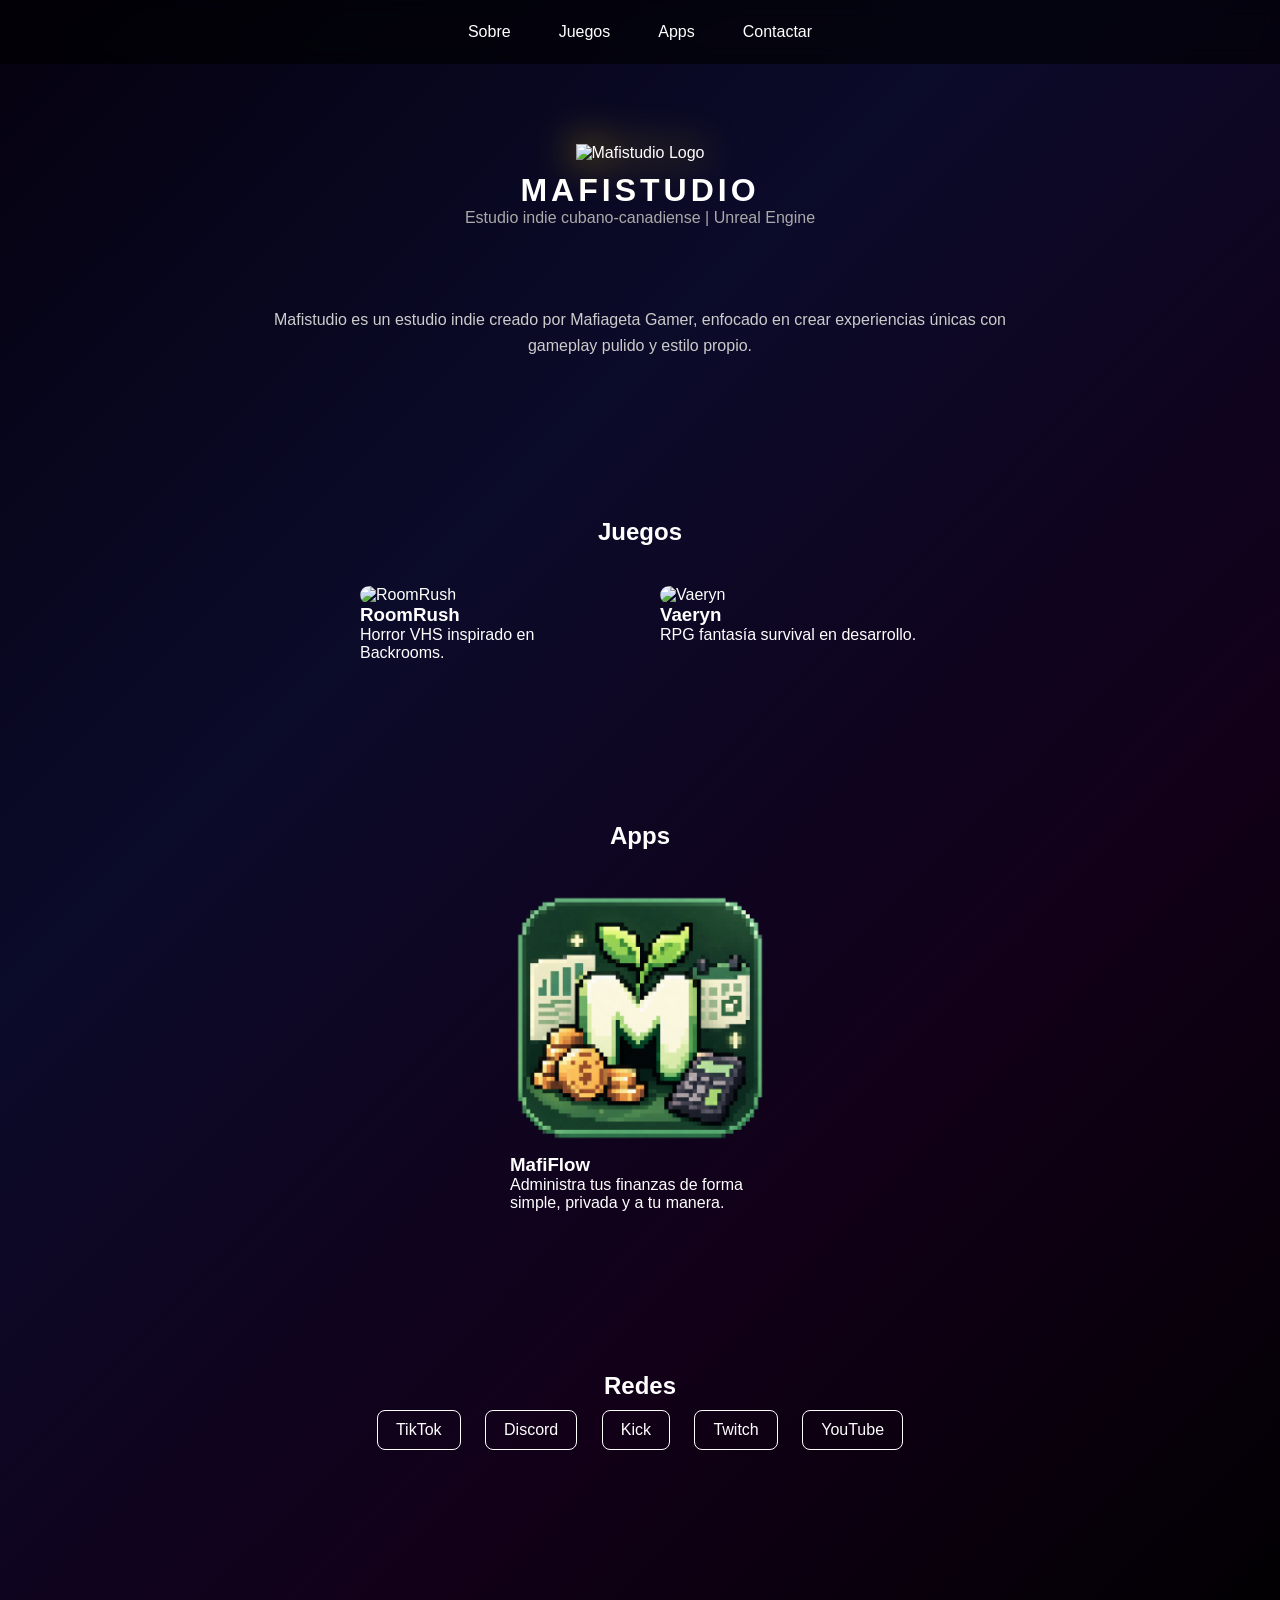
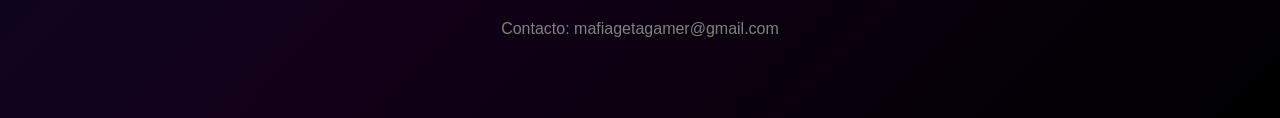
==== index.html @ 3dcee7f4 "Update index.html" ====
<!DOCTYPE html>
<html lang="es">
<head>
<meta charset="UTF-8">
<meta name="viewport" content="width=device-width, initial-scale=1.0">
<title>Mafistudio</title>

<style>

/* RESET */
* {
  margin: 0;
  padding: 0;
  box-sizing: border-box;
}

html {
  scroll-behavior: smooth;
}

/* BODY - FONDO DEGRADADO */
body {
  font-family: 'Segoe UI', sans-serif;
  color: white;
  overflow-x: hidden;

  background: linear-gradient(
    135deg,
    #05010f,
    #0b0b2a,
    #120018,
    #000000
  );
}

/* NAVBAR */
nav {
  display: flex;
  justify-content: center;
  align-items: center;
  flex-wrap: wrap;
  gap: 20px;
  padding: 15px;
  background: rgba(0,0,0,0.6);
  backdrop-filter: blur(10px);
  position: sticky;
  top: 0;
  z-index: 10;
}

nav a {
  color: white;
  text-decoration: none;
  font-size: 16px;
  padding: 8px 14px;
  white-space: nowrap;
  transition: 0.3s;
}

nav a:hover {
  color: gold;
}

/* LOGO */
.logo {
  text-align: center;
  margin-top: 80px;
}

.logo img {
  width: 450px;
  max-width: 90%;
  filter: drop-shadow(0 0 20px gold);
}

.logo h1 {
  margin-top: 10px;
  letter-spacing: 4px;
}

.logo p {
  color: #aaa;
}

/* SECCIONES */
section {
  padding: 80px 20px;
}

.section-title {
  text-align: center;
  margin-bottom: 40px;
}

/* SOBRE */
.about {
  max-width: 800px;
  margin: auto;
  text-align: center;
  color: #ccc;
  line-height: 1.6;
}

/* JUEGOS Y APPS */
.games {
  display: flex;
  justify-content: center;
  gap: 40px;
  flex-wrap: wrap;
}

.game {
  width: 260px;
  transition: 0.4s;
  cursor: pointer;
  position: relative;
}

.game img {
  width: 100%;
  border-radius: 12px;
}

.game:hover {
  transform: scale(1.08);
}

.game:hover img {
  filter: brightness(1.3);
}

/* REDES */
.socials {
  text-align: center;
}

.socials a {
  display: inline-block;
  margin: 10px;
  padding: 10px 18px;
  border: 1px solid white;
  border-radius: 8px;
  color: white;
  text-decoration: none;
  transition: 0.3s;
}

.socials a:hover {
  color: gold;
  border-color: gold;
  transform: scale(1.1);
}

/* CONTACTO */
.contact {
  text-align: center;
  color: gray;
}

</style>
</head>

<body>

<!-- NAV -->
<nav>
  <a href="#about">Sobre</a>
  <a href="#games">Juegos</a>
  <a href="#apps">Apps</a>
  <a href="#contact">Contactar</a>
</nav>

<!-- LOGO -->
<div class="logo">
  <img src="Mafistudio4k.png" alt="Mafistudio Logo">
  <h1>MAFISTUDIO</h1>
  <p>Estudio indie cubano-canadiense | Unreal Engine</p>
</div>

<!-- SOBRE -->
<section id="about">
  <div class="about">
    <p>
      Mafistudio es un estudio indie creado por Mafiageta Gamer, enfocado en crear experiencias únicas con gameplay pulido y estilo propio.
    </p>
  </div>
</section>

<!-- JUEGOS -->
<section id="games">

  <h2 class="section-title">Juegos</h2>

  <div class="games">

    <div class="game" onclick="window.open('https://youtu.be/Gkge6qWd2zs?si=9OoFfNYFB3nyXDDx')">
      <img src="RushRoomIcon.png" alt="RoomRush">
      <h3>RoomRush</h3>
      <p>Horror VHS inspirado en Backrooms.</p>
    </div>

    <div class="game" onclick="window.open('https://mafiageta.itch.io/vaeryn')">
      <img src="enigma.png" alt="Vaeryn">
      <h3>Vaeryn</h3>
      <p>RPG fantasía survival en desarrollo.</p>
    </div>

  </div>
</section>

<!-- APPS -->
<section id="apps">

  <h2 class="section-title">Apps</h2>

  <div class="games">

    <div class="game" onclick="window.open('https://mafiageta.itch.io/mafiflow', '_blank')">
      <img src="MafiFlow.png?v=2" alt="MafiFlow">
      <h3>MafiFlow</h3>
      <p>Administra tus finanzas de forma simple, privada y a tu manera.</p>
    </div>

  </div>
</section>

<!-- REDES -->
<section>
  <div class="socials">
    <h2>Redes</h2>

    <a href="https://tiktok.com/@mafiageta.gamer" target="_blank">TikTok</a>
    <a href="https://discord.gg/bQcBrzudbF" target="_blank">Discord</a>
    <a href="https://kick.com/mafiageta-gamer" target="_blank">Kick</a>
    <a href="https://twitch.tv/Mafiageta" target="_blank">Twitch</a>
    <a href="https://www.youtube.com/@Mafiageta" target="_blank">YouTube</a>

  </div>
</section>

<!-- CONTACTO -->
<section id="contact">
  <div class="contact">
    <p>Contacto: mafiagetagamer@gmail.com</p>
  </div>
</section>

</body>
</html>
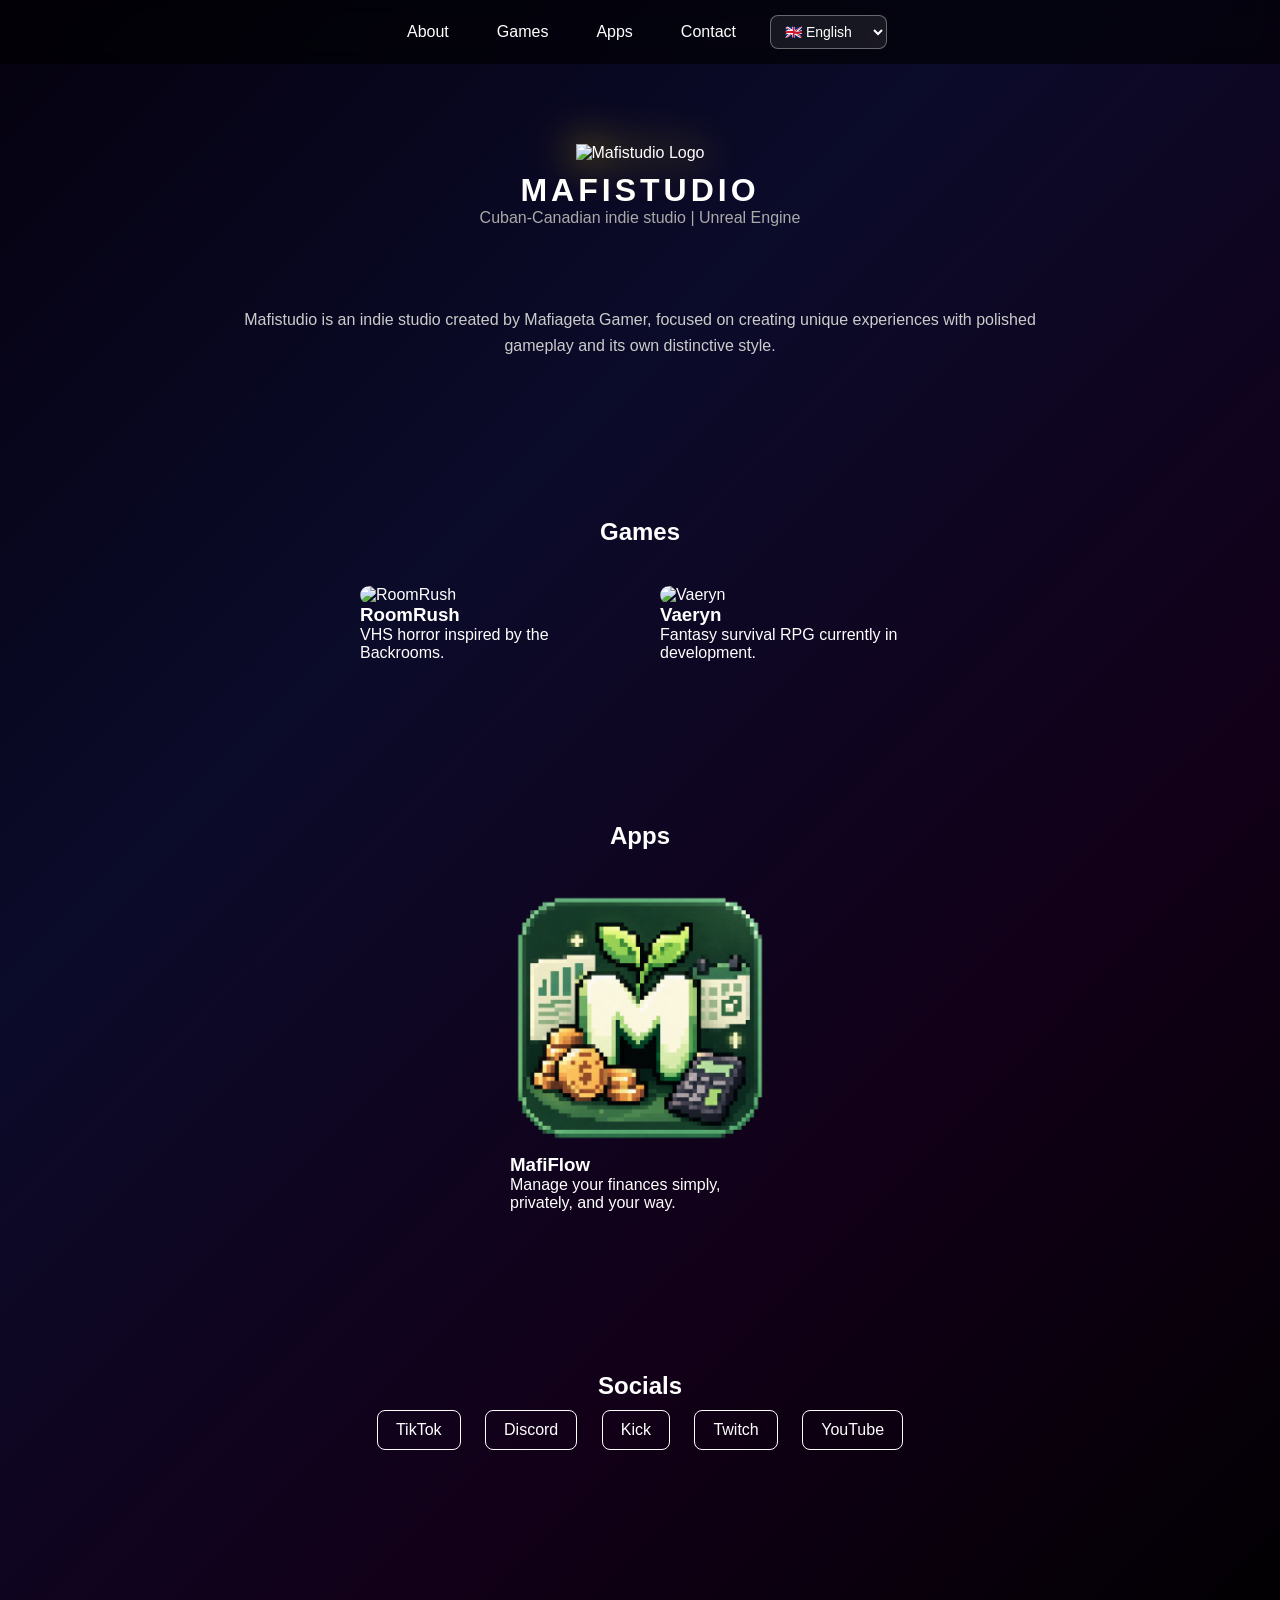
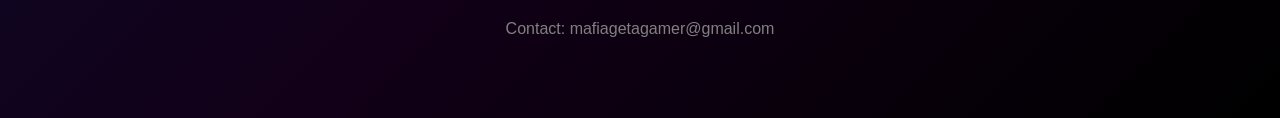
==== commit e8b46a66: "Update index.html" ====
--- a/index.html
+++ b/index.html
@@ -18,7 +18,7 @@
   scroll-behavior: smooth;
 }
 
-/* BODY - FONDO DEGRADADO */
+/* BODY */
 body {
   font-family: 'Segoe UI', sans-serif;
   color: white;
@@ -61,6 +61,27 @@
   color: gold;
 }
 
+/* SELECTOR DE IDIOMA */
+.language-selector {
+  background: rgba(255,255,255,0.08);
+  color: white;
+  border: 1px solid rgba(255,255,255,0.35);
+  border-radius: 8px;
+  padding: 7px 10px;
+  font-size: 14px;
+  cursor: pointer;
+  outline: none;
+}
+
+.language-selector:hover {
+  border-color: gold;
+}
+
+.language-selector option {
+  background: #0b0b1c;
+  color: white;
+}
+
 /* LOGO */
 .logo {
   text-align: center;
@@ -164,24 +185,35 @@
 
 <!-- NAV -->
 <nav>
-  <a href="#about">Sobre</a>
-  <a href="#games">Juegos</a>
-  <a href="#apps">Apps</a>
-  <a href="#contact">Contactar</a>
+  <a href="#about" data-i18n="nav_about">Sobre</a>
+  <a href="#games" data-i18n="nav_games">Juegos</a>
+  <a href="#apps" data-i18n="nav_apps">Apps</a>
+  <a href="#contact" data-i18n="nav_contact">Contactar</a>
+
+  <select id="languageSelector" class="language-selector">
+    <option value="es">🇪🇸 Español</option>
+    <option value="en">🇬🇧 English</option>
+    <option value="fr">🇫🇷 Français</option>
+    <option value="de">🇩🇪 Deutsch</option>
+    <option value="bn">🇧🇩 বাংলা</option>
+  </select>
 </nav>
 
 <!-- LOGO -->
 <div class="logo">
   <img src="Mafistudio4k.png" alt="Mafistudio Logo">
   <h1>MAFISTUDIO</h1>
-  <p>Estudio indie cubano-canadiense | Unreal Engine</p>
+  <p data-i18n="studio_subtitle">
+    Estudio indie cubano-canadiense | Unreal Engine
+  </p>
 </div>
 
 <!-- SOBRE -->
 <section id="about">
   <div class="about">
-    <p>
-      Mafistudio es un estudio indie creado por Mafiageta Gamer, enfocado en crear experiencias únicas con gameplay pulido y estilo propio.
+    <p data-i18n="about_text">
+      Mafistudio es un estudio indie creado por Mafiageta Gamer,
+      enfocado en crear experiencias únicas con gameplay pulido y estilo propio.
     </p>
   </div>
 </section>
@@ -189,20 +221,34 @@
 <!-- JUEGOS -->
 <section id="games">
 
-  <h2 class="section-title">Juegos</h2>
+  <h2 class="section-title" data-i18n="games_title">Juegos</h2>
 
   <div class="games">
 
-    <div class="game" onclick="window.open('https://youtu.be/Gkge6qWd2zs?si=9OoFfNYFB3nyXDDx')">
+    <div class="game"
+         onclick="window.open('https://youtu.be/Gkge6qWd2zs?si=9OoFfNYFB3nyXDDx')">
+
       <img src="RushRoomIcon.png" alt="RoomRush">
+
       <h3>RoomRush</h3>
-      <p>Horror VHS inspirado en Backrooms.</p>
+
+      <p data-i18n="roomrush_description">
+        Horror VHS inspirado en Backrooms.
+      </p>
+
     </div>
 
-    <div class="game" onclick="window.open('https://mafiageta.itch.io/vaeryn')">
+    <div class="game"
+         onclick="window.open('https://mafiageta.itch.io/vaeryn')">
+
       <img src="enigma.png" alt="Vaeryn">
+
       <h3>Vaeryn</h3>
-      <p>RPG fantasía survival en desarrollo.</p>
+
+      <p data-i18n="vaeryn_description">
+        RPG fantasía survival en desarrollo.
+      </p>
+
     </div>
 
   </div>
@@ -211,14 +257,21 @@
 <!-- APPS -->
 <section id="apps">
 
-  <h2 class="section-title">Apps</h2>
+  <h2 class="section-title" data-i18n="apps_title">Apps</h2>
 
   <div class="games">
 
-    <div class="game" onclick="window.open('https://mafiageta.itch.io/mafiflow', '_blank')">
+    <div class="game"
+         onclick="window.open('https://mafiageta.itch.io/mafiflow', '_blank')">
+
       <img src="MafiFlow.png?v=2" alt="MafiFlow">
+
       <h3>MafiFlow</h3>
-      <p>Administra tus finanzas de forma simple, privada y a tu manera.</p>
+
+      <p data-i18n="mafiflow_description">
+        Administra tus finanzas de forma simple, privada y a tu manera.
+      </p>
+
     </div>
 
   </div>
@@ -226,24 +279,307 @@
 
 <!-- REDES -->
 <section>
+
   <div class="socials">
-    <h2>Redes</h2>
-
-    <a href="https://tiktok.com/@mafiageta.gamer" target="_blank">TikTok</a>
-    <a href="https://discord.gg/bQcBrzudbF" target="_blank">Discord</a>
-    <a href="https://kick.com/mafiageta-gamer" target="_blank">Kick</a>
-    <a href="https://twitch.tv/Mafiageta" target="_blank">Twitch</a>
-    <a href="https://www.youtube.com/@Mafiageta" target="_blank">YouTube</a>
+
+    <h2 data-i18n="socials_title">Redes</h2>
+
+    <a href="https://tiktok.com/@mafiageta.gamer" target="_blank">
+      TikTok
+    </a>
+
+    <a href="https://discord.gg/bQcBrzudbF" target="_blank">
+      Discord
+    </a>
+
+    <a href="https://kick.com/mafiageta-gamer" target="_blank">
+      Kick
+    </a>
+
+    <a href="https://twitch.tv/Mafiageta" target="_blank">
+      Twitch
+    </a>
+
+    <a href="https://www.youtube.com/@Mafiageta" target="_blank">
+      YouTube
+    </a>
 
   </div>
+
 </section>
 
 <!-- CONTACTO -->
 <section id="contact">
+
   <div class="contact">
-    <p>Contacto: mafiagetagamer@gmail.com</p>
+
+    <p>
+      <span data-i18n="contact_text">Contacto</span>:
+      mafiagetagamer@gmail.com
+    </p>
+
   </div>
+
 </section>
+
+
+<script>
+
+/* ============================
+   TRADUCCIONES
+============================ */
+
+const translations = {
+
+  es: {
+    nav_about: "Sobre",
+    nav_games: "Juegos",
+    nav_apps: "Apps",
+    nav_contact: "Contactar",
+
+    studio_subtitle:
+      "Estudio indie cubano-canadiense | Unreal Engine",
+
+    about_text:
+      "Mafistudio es un estudio indie creado por Mafiageta Gamer, enfocado en crear experiencias únicas con gameplay pulido y estilo propio.",
+
+    games_title: "Juegos",
+
+    roomrush_description:
+      "Horror VHS inspirado en Backrooms.",
+
+    vaeryn_description:
+      "RPG fantasía survival en desarrollo.",
+
+    apps_title: "Apps",
+
+    mafiflow_description:
+      "Administra tus finanzas de forma simple, privada y a tu manera.",
+
+    socials_title: "Redes",
+
+    contact_text: "Contacto"
+  },
+
+
+  en: {
+    nav_about: "About",
+    nav_games: "Games",
+    nav_apps: "Apps",
+    nav_contact: "Contact",
+
+    studio_subtitle:
+      "Cuban-Canadian indie studio | Unreal Engine",
+
+    about_text:
+      "Mafistudio is an indie studio created by Mafiageta Gamer, focused on creating unique experiences with polished gameplay and its own distinctive style.",
+
+    games_title: "Games",
+
+    roomrush_description:
+      "VHS horror inspired by the Backrooms.",
+
+    vaeryn_description:
+      "Fantasy survival RPG currently in development.",
+
+    apps_title: "Apps",
+
+    mafiflow_description:
+      "Manage your finances simply, privately, and your way.",
+
+    socials_title: "Socials",
+
+    contact_text: "Contact"
+  },
+
+
+  fr: {
+    nav_about: "À propos",
+    nav_games: "Jeux",
+    nav_apps: "Apps",
+    nav_contact: "Contact",
+
+    studio_subtitle:
+      "Studio indépendant cubano-canadien | Unreal Engine",
+
+    about_text:
+      "Mafistudio est un studio indépendant créé par Mafiageta Gamer, axé sur la création d'expériences uniques avec un gameplay soigné et un style distinctif.",
+
+    games_title: "Jeux",
+
+    roomrush_description:
+      "Horreur VHS inspirée des Backrooms.",
+
+    vaeryn_description:
+      "RPG de survie fantastique actuellement en développement.",
+
+    apps_title: "Applications",
+
+    mafiflow_description:
+      "Gérez vos finances simplement, en toute confidentialité et à votre façon.",
+
+    socials_title: "Réseaux",
+
+    contact_text: "Contact"
+  },
+
+
+  de: {
+    nav_about: "Über uns",
+    nav_games: "Spiele",
+    nav_apps: "Apps",
+    nav_contact: "Kontakt",
+
+    studio_subtitle:
+      "Kubanisch-kanadisches Indie-Studio | Unreal Engine",
+
+    about_text:
+      "Mafistudio ist ein von Mafiageta Gamer gegründetes Indie-Studio, das einzigartige Erlebnisse mit ausgefeiltem Gameplay und einem eigenen Stil entwickelt.",
+
+    games_title: "Spiele",
+
+    roomrush_description:
+      "VHS-Horror, inspiriert von den Backrooms.",
+
+    vaeryn_description:
+      "Fantasy-Survival-RPG, das sich derzeit in Entwicklung befindet.",
+
+    apps_title: "Apps",
+
+    mafiflow_description:
+      "Verwalte deine Finanzen einfach, privat und auf deine Weise.",
+
+    socials_title: "Soziale Netzwerke",
+
+    contact_text: "Kontakt"
+  },
+
+
+  bn: {
+    nav_about: "আমাদের সম্পর্কে",
+    nav_games: "গেমস",
+    nav_apps: "অ্যাপস",
+    nav_contact: "যোগাযোগ",
+
+    studio_subtitle:
+      "কিউবান-কানাডিয়ান ইন্ডি স্টুডিও | Unreal Engine",
+
+    about_text:
+      "Mafistudio হলো Mafiageta Gamer দ্বারা প্রতিষ্ঠিত একটি ইন্ডি স্টুডিও, যা উন্নত গেমপ্লে এবং নিজস্ব স্বতন্ত্র শৈলীর মাধ্যমে অনন্য অভিজ্ঞতা তৈরি করার উপর গুরুত্ব দেয়।",
+
+    games_title: "গেমস",
+
+    roomrush_description:
+      "Backrooms দ্বারা অনুপ্রাণিত VHS হরর।",
+
+    vaeryn_description:
+      "বর্তমানে নির্মাণাধীন একটি ফ্যান্টাসি সারভাইভাল RPG।",
+
+    apps_title: "অ্যাপস",
+
+    mafiflow_description:
+      "সহজে, ব্যক্তিগতভাবে এবং নিজের মতো করে আপনার অর্থ পরিচালনা করুন।",
+
+    socials_title: "সামাজিক মাধ্যম",
+
+    contact_text: "যোগাযোগ"
+  }
+
+};
+
+
+/* ============================
+   APLICAR IDIOMA
+============================ */
+
+function applyLanguage(language) {
+
+  if (!translations[language]) {
+    language = "en";
+  }
+
+  document.documentElement.lang = language;
+
+  document.querySelectorAll("[data-i18n]").forEach(element => {
+
+    const key = element.getAttribute("data-i18n");
+
+    if (translations[language][key]) {
+      element.textContent = translations[language][key];
+    }
+
+  });
+
+  document.getElementById("languageSelector").value = language;
+
+}
+
+
+/* ============================
+   DETECTAR IDIOMA
+============================ */
+
+function getInitialLanguage() {
+
+  /* Primero comprobamos si el usuario
+     eligió uno anteriormente */
+
+  const savedLanguage =
+    localStorage.getItem("mafistudio-language");
+
+  if (savedLanguage && translations[savedLanguage]) {
+    return savedLanguage;
+  }
+
+
+  /* Si nunca eligió uno,
+     detectamos el navegador */
+
+  const browserLanguage =
+    navigator.language
+      .toLowerCase()
+      .split("-")[0];
+
+
+  if (translations[browserLanguage]) {
+    return browserLanguage;
+  }
+
+
+  /* Idioma por defecto */
+
+  return "en";
+}
+
+
+/* ============================
+   SELECTOR MANUAL
+============================ */
+
+const languageSelector =
+  document.getElementById("languageSelector");
+
+languageSelector.addEventListener("change", function() {
+
+  const selectedLanguage = this.value;
+
+  localStorage.setItem(
+    "mafistudio-language",
+    selectedLanguage
+  );
+
+  applyLanguage(selectedLanguage);
+
+});
+
+
+/* ============================
+   INICIAR WEB
+============================ */
+
+applyLanguage(getInitialLanguage());
+
+</script>
 
 </body>
 </html>
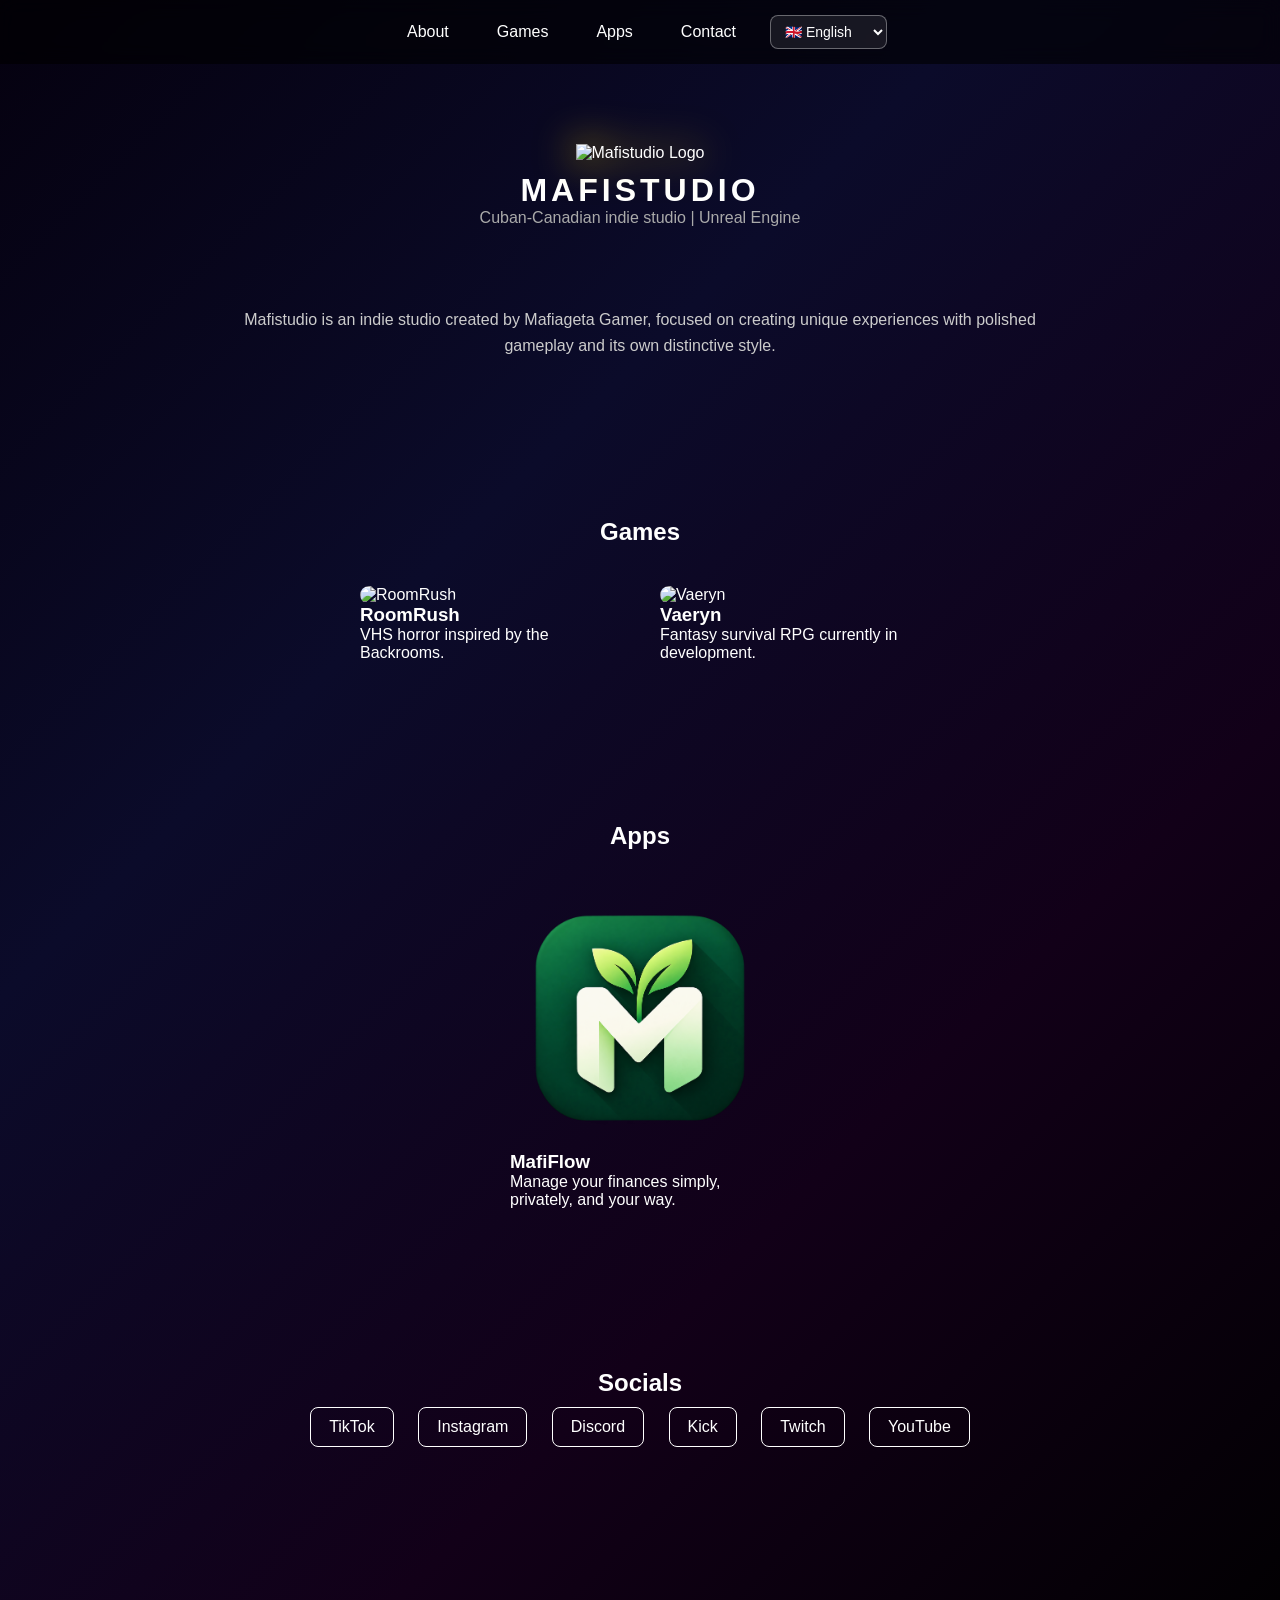
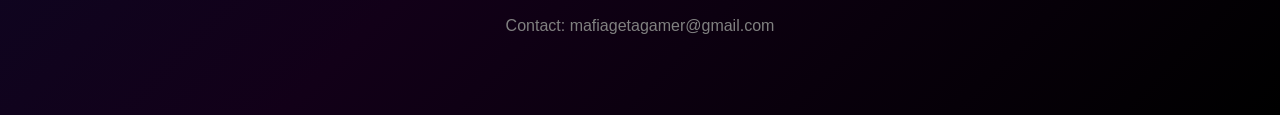
==== commit ee9930e1: "Update index.html" ====
--- a/index.html
+++ b/index.html
@@ -288,6 +288,10 @@
       TikTok
     </a>
 
+    <a href="https://www.instagram.com/mafistudio_dev/" target="_blank">
+      Instagram
+    </a>
+
     <a href="https://discord.gg/bQcBrzudbF" target="_blank">
       Discord
     </a>
@@ -321,7 +325,6 @@
   </div>
 
 </section>
-
 
 <script>
 
@@ -361,7 +364,6 @@
     contact_text: "Contacto"
   },
 
-
   en: {
     nav_about: "About",
     nav_games: "Games",
@@ -392,7 +394,6 @@
     contact_text: "Contact"
   },
 
-
   fr: {
     nav_about: "À propos",
     nav_games: "Jeux",
@@ -423,7 +424,6 @@
     contact_text: "Contact"
   },
 
-
   de: {
     nav_about: "Über uns",
     nav_games: "Spiele",
@@ -454,7 +454,6 @@
     contact_text: "Kontakt"
   },
 
-
   bn: {
     nav_about: "আমাদের সম্পর্কে",
     nav_games: "গেমস",
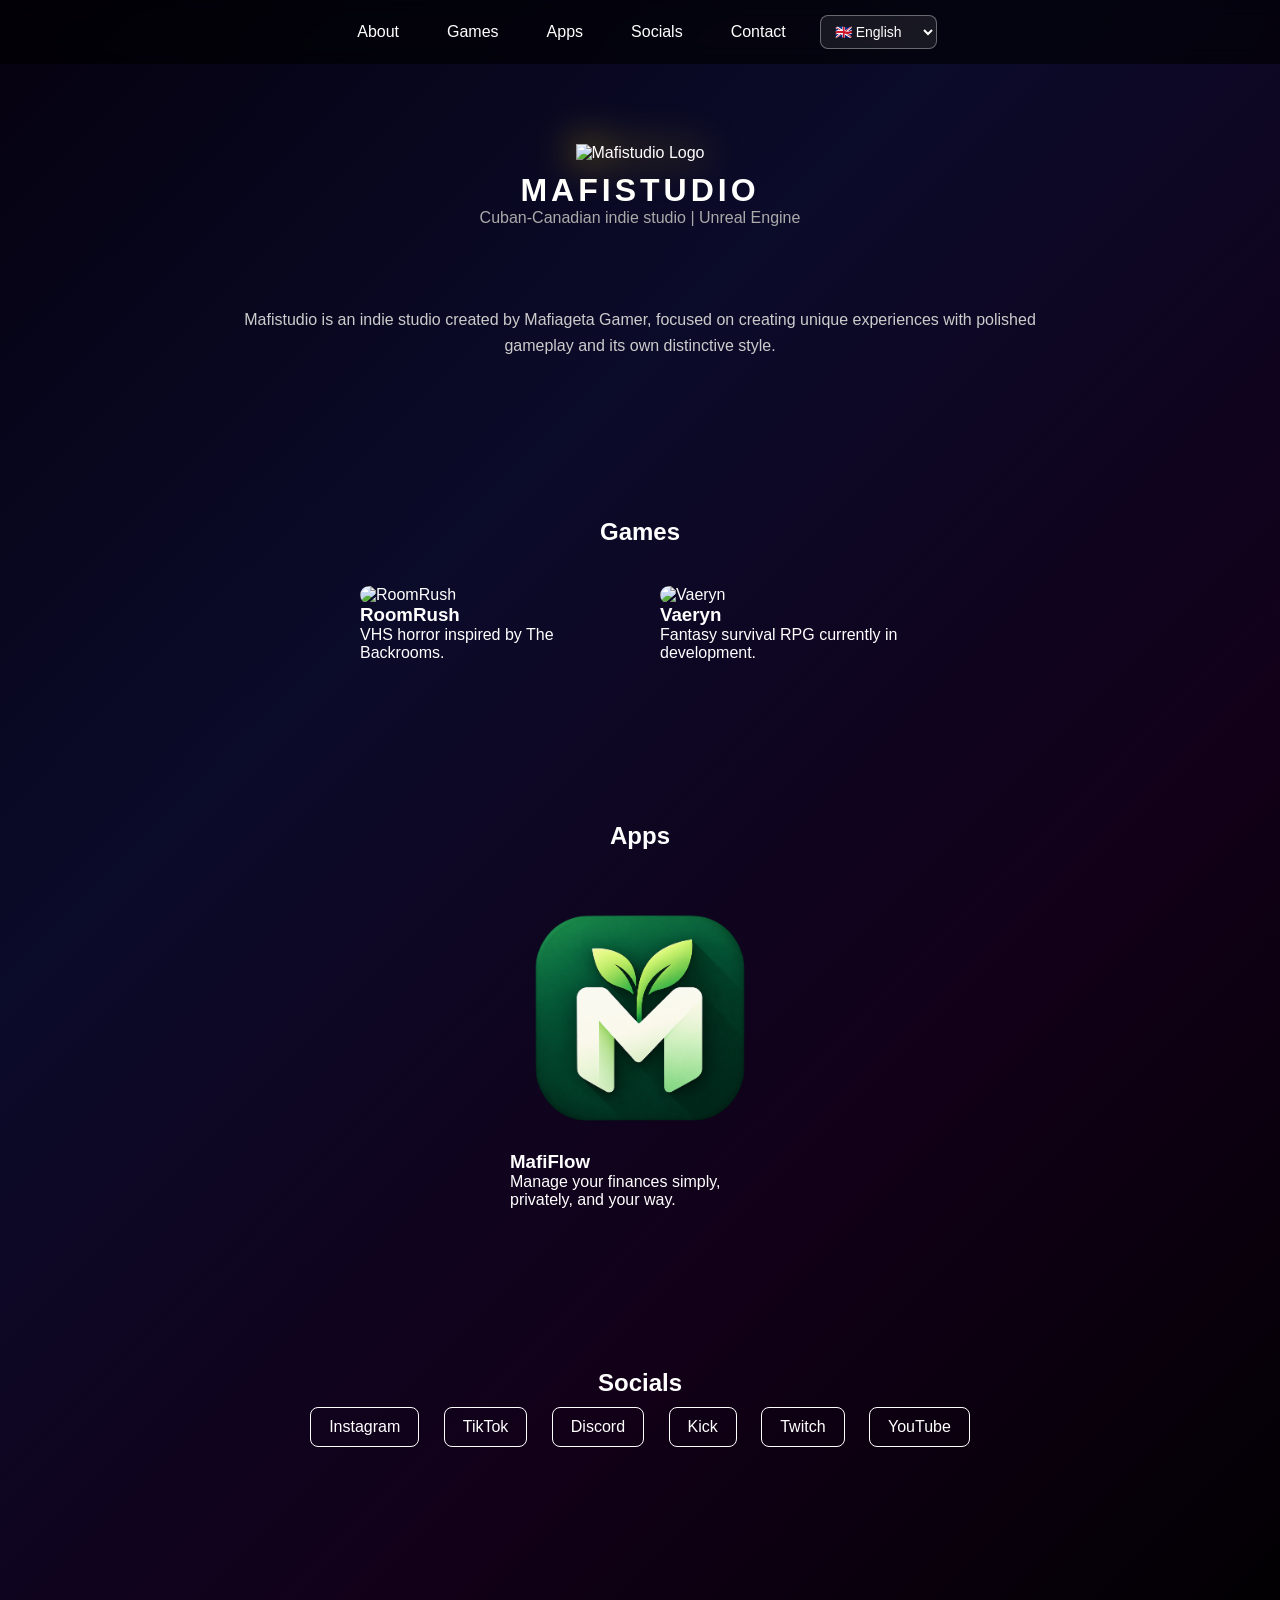
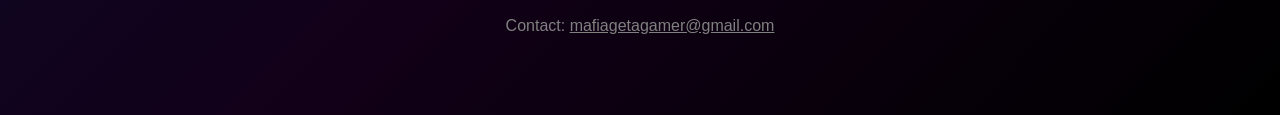
==== commit 5edf800b: "Update index.html" ====
--- a/index.html
+++ b/index.html
@@ -185,9 +185,11 @@
 
 <!-- NAV -->
 <nav>
+
   <a href="#about" data-i18n="nav_about">Sobre</a>
   <a href="#games" data-i18n="nav_games">Juegos</a>
   <a href="#apps" data-i18n="nav_apps">Apps</a>
+  <a href="#socials" data-i18n="nav_socials">Redes</a>
   <a href="#contact" data-i18n="nav_contact">Contactar</a>
 
   <select id="languageSelector" class="language-selector">
@@ -197,36 +199,57 @@
     <option value="de">🇩🇪 Deutsch</option>
     <option value="bn">🇧🇩 বাংলা</option>
   </select>
+
 </nav>
+
 
 <!-- LOGO -->
 <div class="logo">
-  <img src="Mafistudio4k.png" alt="Mafistudio Logo">
+
+  <img src="Mafistudio4k.png?v=2" alt="Mafistudio Logo">
+
   <h1>MAFISTUDIO</h1>
+
   <p data-i18n="studio_subtitle">
     Estudio indie cubano-canadiense | Unreal Engine
   </p>
+
 </div>
+
 
 <!-- SOBRE -->
 <section id="about">
+
   <div class="about">
+
     <p data-i18n="about_text">
       Mafistudio es un estudio indie creado por Mafiageta Gamer,
       enfocado en crear experiencias únicas con gameplay pulido y estilo propio.
     </p>
+
   </div>
+
 </section>
+
 
 <!-- JUEGOS -->
 <section id="games">
 
-  <h2 class="section-title" data-i18n="games_title">Juegos</h2>
+  <h2 class="section-title" data-i18n="games_title">
+    Juegos
+  </h2>
 
   <div class="games">
 
-    <div class="game"
-         onclick="window.open('https://youtu.be/Gkge6qWd2zs?si=9OoFfNYFB3nyXDDx')">
+
+    <!-- ROOMRUSH -->
+    <div
+      class="game"
+      onclick="window.open(
+        'https://youtu.be/Gkge6qWd2zs?si=9OoFfNYFB3nyXDDx',
+        '_blank'
+      )"
+    >
 
       <img src="RushRoomIcon.png" alt="RoomRush">
 
@@ -238,31 +261,50 @@
 
     </div>
 
-    <div class="game"
-         onclick="window.open('https://mafiageta.itch.io/vaeryn')">
+
+    <!-- VAERYN -->
+    <div
+      class="game"
+      onclick="window.open(
+        'https://mafiageta.itch.io/vaeryn',
+        '_blank'
+      )"
+    >
 
       <img src="enigma.png" alt="Vaeryn">
 
       <h3>Vaeryn</h3>
 
       <p data-i18n="vaeryn_description">
-        RPG fantasía survival en desarrollo.
+        RPG de supervivencia de fantasía actualmente en desarrollo.
       </p>
 
     </div>
 
+
   </div>
+
 </section>
+
 
 <!-- APPS -->
 <section id="apps">
 
-  <h2 class="section-title" data-i18n="apps_title">Apps</h2>
+  <h2 class="section-title" data-i18n="apps_title">
+    Apps
+  </h2>
 
   <div class="games">
 
-    <div class="game"
-         onclick="window.open('https://mafiageta.itch.io/mafiflow', '_blank')">
+
+    <!-- MAFIFLOW -->
+    <div
+      class="game"
+      onclick="window.open(
+        'https://mafiageta.itch.io/mafiflow',
+        '_blank'
+      )"
+    >
 
       <img src="MafiFlow.png?v=2" alt="MafiFlow">
 
@@ -274,43 +316,86 @@
 
     </div>
 
+
   </div>
+
 </section>
 
+
 <!-- REDES -->
-<section>
+<section id="socials">
 
   <div class="socials">
 
-    <h2 data-i18n="socials_title">Redes</h2>
-
-    <a href="https://tiktok.com/@mafiageta.gamer" target="_blank">
+    <h2 data-i18n="socials_title">
+      Redes sociales
+    </h2>
+
+
+    <!-- INSTAGRAM -->
+    <a
+      href="https://www.instagram.com/mafistudio_dev/"
+      target="_blank"
+      rel="noopener noreferrer"
+    >
+      Instagram
+    </a>
+
+
+    <!-- TIKTOK -->
+    <a
+      href="https://tiktok.com/@mafiageta.gamer"
+      target="_blank"
+      rel="noopener noreferrer"
+    >
       TikTok
     </a>
 
-    <a href="https://www.instagram.com/mafistudio_dev/" target="_blank">
-      Instagram
-    </a>
-
-    <a href="https://discord.gg/bQcBrzudbF" target="_blank">
+
+    <!-- DISCORD -->
+    <a
+      href="https://discord.gg/bQcBrzudbF"
+      target="_blank"
+      rel="noopener noreferrer"
+    >
       Discord
     </a>
 
-    <a href="https://kick.com/mafiageta-gamer" target="_blank">
+
+    <!-- KICK -->
+    <a
+      href="https://kick.com/mafiageta-gamer"
+      target="_blank"
+      rel="noopener noreferrer"
+    >
       Kick
     </a>
 
-    <a href="https://twitch.tv/Mafiageta" target="_blank">
+
+    <!-- TWITCH -->
+    <a
+      href="https://twitch.tv/Mafiageta"
+      target="_blank"
+      rel="noopener noreferrer"
+    >
       Twitch
     </a>
 
-    <a href="https://www.youtube.com/@Mafiageta" target="_blank">
+
+    <!-- YOUTUBE -->
+    <a
+      href="https://www.youtube.com/@Mafiageta"
+      target="_blank"
+      rel="noopener noreferrer"
+    >
       YouTube
     </a>
 
+
   </div>
 
 </section>
+
 
 <!-- CONTACTO -->
 <section id="contact">
@@ -318,178 +403,258 @@
   <div class="contact">
 
     <p>
-      <span data-i18n="contact_text">Contacto</span>:
-      mafiagetagamer@gmail.com
+
+      <span data-i18n="contact_text">
+        Contacto
+      </span>:
+
+      <a
+        href="mailto:mafiagetagamer@gmail.com"
+        style="color: inherit;"
+      >
+        mafiagetagamer@gmail.com
+      </a>
+
     </p>
 
   </div>
 
 </section>
 
+
 <script>
 
-/* ============================
+/* ==========================================================
    TRADUCCIONES
-============================ */
+========================================================== */
 
 const translations = {
 
-  es: {
-    nav_about: "Sobre",
-    nav_games: "Juegos",
-    nav_apps: "Apps",
-    nav_contact: "Contactar",
-
-    studio_subtitle:
-      "Estudio indie cubano-canadiense | Unreal Engine",
-
-    about_text:
-      "Mafistudio es un estudio indie creado por Mafiageta Gamer, enfocado en crear experiencias únicas con gameplay pulido y estilo propio.",
-
-    games_title: "Juegos",
-
-    roomrush_description:
-      "Horror VHS inspirado en Backrooms.",
-
-    vaeryn_description:
-      "RPG fantasía survival en desarrollo.",
-
-    apps_title: "Apps",
-
-    mafiflow_description:
-      "Administra tus finanzas de forma simple, privada y a tu manera.",
-
-    socials_title: "Redes",
-
-    contact_text: "Contacto"
-  },
-
-  en: {
-    nav_about: "About",
-    nav_games: "Games",
-    nav_apps: "Apps",
-    nav_contact: "Contact",
-
-    studio_subtitle:
-      "Cuban-Canadian indie studio | Unreal Engine",
-
-    about_text:
-      "Mafistudio is an indie studio created by Mafiageta Gamer, focused on creating unique experiences with polished gameplay and its own distinctive style.",
-
-    games_title: "Games",
-
-    roomrush_description:
-      "VHS horror inspired by the Backrooms.",
-
-    vaeryn_description:
-      "Fantasy survival RPG currently in development.",
-
-    apps_title: "Apps",
-
-    mafiflow_description:
-      "Manage your finances simply, privately, and your way.",
-
-    socials_title: "Socials",
-
-    contact_text: "Contact"
-  },
-
-  fr: {
-    nav_about: "À propos",
-    nav_games: "Jeux",
-    nav_apps: "Apps",
-    nav_contact: "Contact",
-
-    studio_subtitle:
-      "Studio indépendant cubano-canadien | Unreal Engine",
-
-    about_text:
-      "Mafistudio est un studio indépendant créé par Mafiageta Gamer, axé sur la création d'expériences uniques avec un gameplay soigné et un style distinctif.",
-
-    games_title: "Jeux",
-
-    roomrush_description:
-      "Horreur VHS inspirée des Backrooms.",
-
-    vaeryn_description:
-      "RPG de survie fantastique actuellement en développement.",
-
-    apps_title: "Applications",
-
-    mafiflow_description:
-      "Gérez vos finances simplement, en toute confidentialité et à votre façon.",
-
-    socials_title: "Réseaux",
-
-    contact_text: "Contact"
-  },
-
-  de: {
-    nav_about: "Über uns",
-    nav_games: "Spiele",
-    nav_apps: "Apps",
-    nav_contact: "Kontakt",
-
-    studio_subtitle:
-      "Kubanisch-kanadisches Indie-Studio | Unreal Engine",
-
-    about_text:
-      "Mafistudio ist ein von Mafiageta Gamer gegründetes Indie-Studio, das einzigartige Erlebnisse mit ausgefeiltem Gameplay und einem eigenen Stil entwickelt.",
-
-    games_title: "Spiele",
-
-    roomrush_description:
-      "VHS-Horror, inspiriert von den Backrooms.",
-
-    vaeryn_description:
-      "Fantasy-Survival-RPG, das sich derzeit in Entwicklung befindet.",
-
-    apps_title: "Apps",
-
-    mafiflow_description:
-      "Verwalte deine Finanzen einfach, privat und auf deine Weise.",
-
-    socials_title: "Soziale Netzwerke",
-
-    contact_text: "Kontakt"
-  },
-
-  bn: {
-    nav_about: "আমাদের সম্পর্কে",
-    nav_games: "গেমস",
-    nav_apps: "অ্যাপস",
-    nav_contact: "যোগাযোগ",
-
-    studio_subtitle:
-      "কিউবান-কানাডিয়ান ইন্ডি স্টুডিও | Unreal Engine",
-
-    about_text:
-      "Mafistudio হলো Mafiageta Gamer দ্বারা প্রতিষ্ঠিত একটি ইন্ডি স্টুডিও, যা উন্নত গেমপ্লে এবং নিজস্ব স্বতন্ত্র শৈলীর মাধ্যমে অনন্য অভিজ্ঞতা তৈরি করার উপর গুরুত্ব দেয়।",
-
-    games_title: "গেমস",
-
-    roomrush_description:
-      "Backrooms দ্বারা অনুপ্রাণিত VHS হরর।",
-
-    vaeryn_description:
-      "বর্তমানে নির্মাণাধীন একটি ফ্যান্টাসি সারভাইভাল RPG।",
-
-    apps_title: "অ্যাপস",
-
-    mafiflow_description:
-      "সহজে, ব্যক্তিগতভাবে এবং নিজের মতো করে আপনার অর্থ পরিচালনা করুন।",
-
-    socials_title: "সামাজিক মাধ্যম",
-
-    contact_text: "যোগাযোগ"
-  }
+
+/* ==========================================================
+   ESPAÑOL
+========================================================== */
+
+es: {
+
+  nav_about: "Sobre",
+  nav_games: "Juegos",
+  nav_apps: "Apps",
+  nav_socials: "Redes",
+  nav_contact: "Contactar",
+
+  studio_subtitle:
+    "Estudio indie cubano-canadiense | Unreal Engine",
+
+  about_text:
+    "Mafistudio es un estudio indie creado por Mafiageta Gamer, enfocado en crear experiencias únicas con gameplay pulido y estilo propio.",
+
+  games_title:
+    "Juegos",
+
+  roomrush_description:
+    "Horror VHS inspirado en The Backrooms.",
+
+  vaeryn_description:
+    "RPG de supervivencia de fantasía actualmente en desarrollo.",
+
+  apps_title:
+    "Apps",
+
+  mafiflow_description:
+    "Administra tus finanzas de forma simple, privada y a tu manera.",
+
+  socials_title:
+    "Redes sociales",
+
+  contact_text:
+    "Contacto"
+
+},
+
+
+/* ==========================================================
+   ENGLISH
+========================================================== */
+
+en: {
+
+  nav_about: "About",
+  nav_games: "Games",
+  nav_apps: "Apps",
+  nav_socials: "Socials",
+  nav_contact: "Contact",
+
+  studio_subtitle:
+    "Cuban-Canadian indie studio | Unreal Engine",
+
+  about_text:
+    "Mafistudio is an indie studio created by Mafiageta Gamer, focused on creating unique experiences with polished gameplay and its own distinctive style.",
+
+  games_title:
+    "Games",
+
+  roomrush_description:
+    "VHS horror inspired by The Backrooms.",
+
+  vaeryn_description:
+    "Fantasy survival RPG currently in development.",
+
+  apps_title:
+    "Apps",
+
+  mafiflow_description:
+    "Manage your finances simply, privately, and your way.",
+
+  socials_title:
+    "Socials",
+
+  contact_text:
+    "Contact"
+
+},
+
+
+/* ==========================================================
+   FRANÇAIS
+========================================================== */
+
+fr: {
+
+  nav_about: "À propos",
+  nav_games: "Jeux",
+  nav_apps: "Applications",
+  nav_socials: "Réseaux",
+  nav_contact: "Contact",
+
+  studio_subtitle:
+    "Studio indépendant cubano-canadien | Unreal Engine",
+
+  about_text:
+    "Mafistudio est un studio indépendant créé par Mafiageta Gamer, axé sur la création d'expériences uniques avec un gameplay soigné et un style distinctif.",
+
+  games_title:
+    "Jeux",
+
+  roomrush_description:
+    "Horreur VHS inspirée de The Backrooms.",
+
+  vaeryn_description:
+    "RPG de survie fantastique actuellement en développement.",
+
+  apps_title:
+    "Applications",
+
+  mafiflow_description:
+    "Gérez vos finances simplement, en toute confidentialité et à votre façon.",
+
+  socials_title:
+    "Réseaux sociaux",
+
+  contact_text:
+    "Contact"
+
+},
+
+
+/* ==========================================================
+   DEUTSCH
+========================================================== */
+
+de: {
+
+  nav_about: "Über uns",
+  nav_games: "Spiele",
+  nav_apps: "Apps",
+  nav_socials: "Soziale Netzwerke",
+  nav_contact: "Kontakt",
+
+  studio_subtitle:
+    "Kubanisch-kanadisches Indie-Studio | Unreal Engine",
+
+  about_text:
+    "Mafistudio ist ein von Mafiageta Gamer gegründetes Indie-Studio, das einzigartige Erlebnisse mit ausgefeiltem Gameplay und einem eigenen Stil entwickelt.",
+
+  games_title:
+    "Spiele",
+
+  roomrush_description:
+    "VHS-Horror, inspiriert von The Backrooms.",
+
+  vaeryn_description:
+    "Fantasy-Survival-RPG, das sich derzeit in Entwicklung befindet.",
+
+  apps_title:
+    "Apps",
+
+  mafiflow_description:
+    "Verwalte deine Finanzen einfach, privat und auf deine Weise.",
+
+  socials_title:
+    "Soziale Netzwerke",
+
+  contact_text:
+    "Kontakt"
+
+},
+
+
+/* ==========================================================
+   বাংলা
+========================================================== */
+
+bn: {
+
+  nav_about:
+    "আমাদের সম্পর্কে",
+
+  nav_games:
+    "গেমস",
+
+  nav_apps:
+    "অ্যাপস",
+
+  nav_socials:
+    "সামাজিক মাধ্যম",
+
+  nav_contact:
+    "যোগাযোগ",
+
+  studio_subtitle:
+    "কিউবান-কানাডিয়ান ইন্ডি স্টুডিও | Unreal Engine",
+
+  about_text:
+    "Mafistudio হলো Mafiageta Gamer দ্বারা প্রতিষ্ঠিত একটি ইন্ডি স্টুডিও, যা উন্নত গেমপ্লে এবং নিজস্ব স্বতন্ত্র শৈলীর মাধ্যমে অনন্য অভিজ্ঞতা তৈরি করার উপর গুরুত্ব দেয়।",
+
+  games_title:
+    "গেমস",
+
+  roomrush_description:
+    "The Backrooms দ্বারা অনুপ্রাণিত VHS হরর।",
+
+  vaeryn_description:
+    "বর্তমানে নির্মাণাধীন একটি ফ্যান্টাসি সারভাইভাল RPG।",
+
+  apps_title:
+    "অ্যাপস",
+
+  mafiflow_description:
+    "সহজে, ব্যক্তিগতভাবে এবং নিজের মতো করে আপনার অর্থ পরিচালনা করুন।",
+
+  socials_title:
+    "সামাজিক মাধ্যম",
+
+  contact_text:
+    "যোগাযোগ"
+
+}
 
 };
 
 
-/* ============================
+/* ==========================================================
    APLICAR IDIOMA
-============================ */
+========================================================== */
 
 function applyLanguage(language) {
 
@@ -499,40 +664,62 @@
 
   document.documentElement.lang = language;
 
-  document.querySelectorAll("[data-i18n]").forEach(element => {
-
-    const key = element.getAttribute("data-i18n");
-
-    if (translations[language][key]) {
-      element.textContent = translations[language][key];
-    }
-
-  });
-
-  document.getElementById("languageSelector").value = language;
-
-}
-
-
-/* ============================
-   DETECTAR IDIOMA
-============================ */
+
+  document
+    .querySelectorAll("[data-i18n]")
+    .forEach(element => {
+
+      const key =
+        element.getAttribute("data-i18n");
+
+      const translation =
+        translations[language][key];
+
+      if (translation !== undefined) {
+        element.textContent = translation;
+      }
+
+    });
+
+
+  document
+    .getElementById("languageSelector")
+    .value = language;
+
+}
+
+
+/* ==========================================================
+   OBTENER IDIOMA INICIAL
+========================================================== */
 
 function getInitialLanguage() {
 
-  /* Primero comprobamos si el usuario
-     eligió uno anteriormente */
+  /*
+    Primero comprobamos si el usuario
+    ya eligió un idioma anteriormente.
+  */
 
   const savedLanguage =
-    localStorage.getItem("mafistudio-language");
-
-  if (savedLanguage && translations[savedLanguage]) {
+    localStorage.getItem(
+      "mafistudio-language"
+    );
+
+
+  if (
+    savedLanguage &&
+    translations[savedLanguage]
+  ) {
+
     return savedLanguage;
+
   }
 
 
-  /* Si nunca eligió uno,
-     detectamos el navegador */
+  /*
+    Si no hay idioma guardado,
+    utilizamos el idioma del navegador.
+  */
 
   const browserLanguage =
     navigator.language
@@ -540,43 +727,64 @@
       .split("-")[0];
 
 
-  if (translations[browserLanguage]) {
+  if (
+    translations[browserLanguage]
+  ) {
+
     return browserLanguage;
+
   }
 
 
-  /* Idioma por defecto */
+  /*
+    Si el idioma del navegador
+    no está disponible, usamos inglés.
+  */
 
   return "en";
-}
-
-
-/* ============================
-   SELECTOR MANUAL
-============================ */
+
+}
+
+
+/* ==========================================================
+   SELECTOR DE IDIOMA
+========================================================== */
 
 const languageSelector =
-  document.getElementById("languageSelector");
-
-languageSelector.addEventListener("change", function() {
-
-  const selectedLanguage = this.value;
-
-  localStorage.setItem(
-    "mafistudio-language",
-    selectedLanguage
+  document.getElementById(
+    "languageSelector"
   );
 
-  applyLanguage(selectedLanguage);
-
-});
-
-
-/* ============================
-   INICIAR WEB
-============================ */
-
-applyLanguage(getInitialLanguage());
+
+languageSelector.addEventListener(
+  "change",
+  function() {
+
+    const selectedLanguage =
+      this.value;
+
+
+    localStorage.setItem(
+      "mafistudio-language",
+      selectedLanguage
+    );
+
+
+    applyLanguage(
+      selectedLanguage
+    );
+
+  }
+);
+
+
+/* ==========================================================
+   INICIAR PÁGINA
+========================================================== */
+
+applyLanguage(
+  getInitialLanguage()
+);
 
 </script>
 
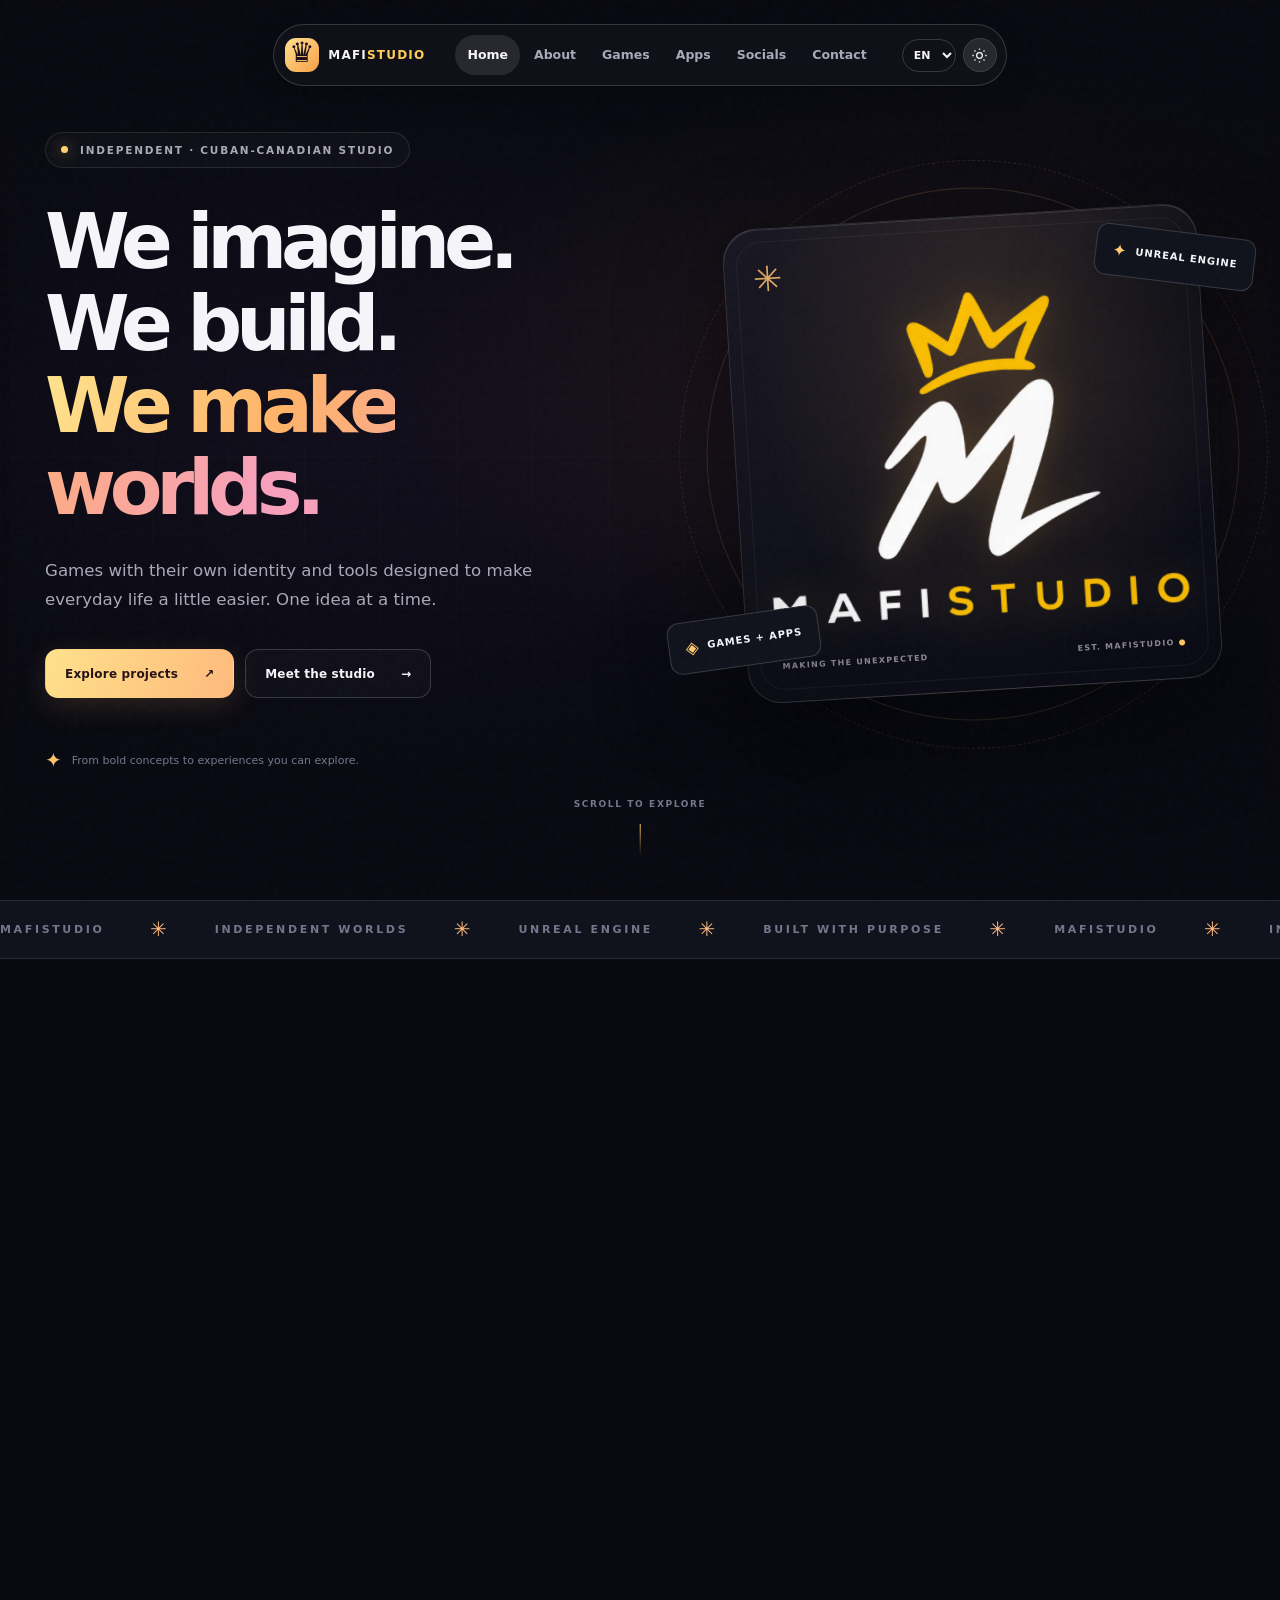
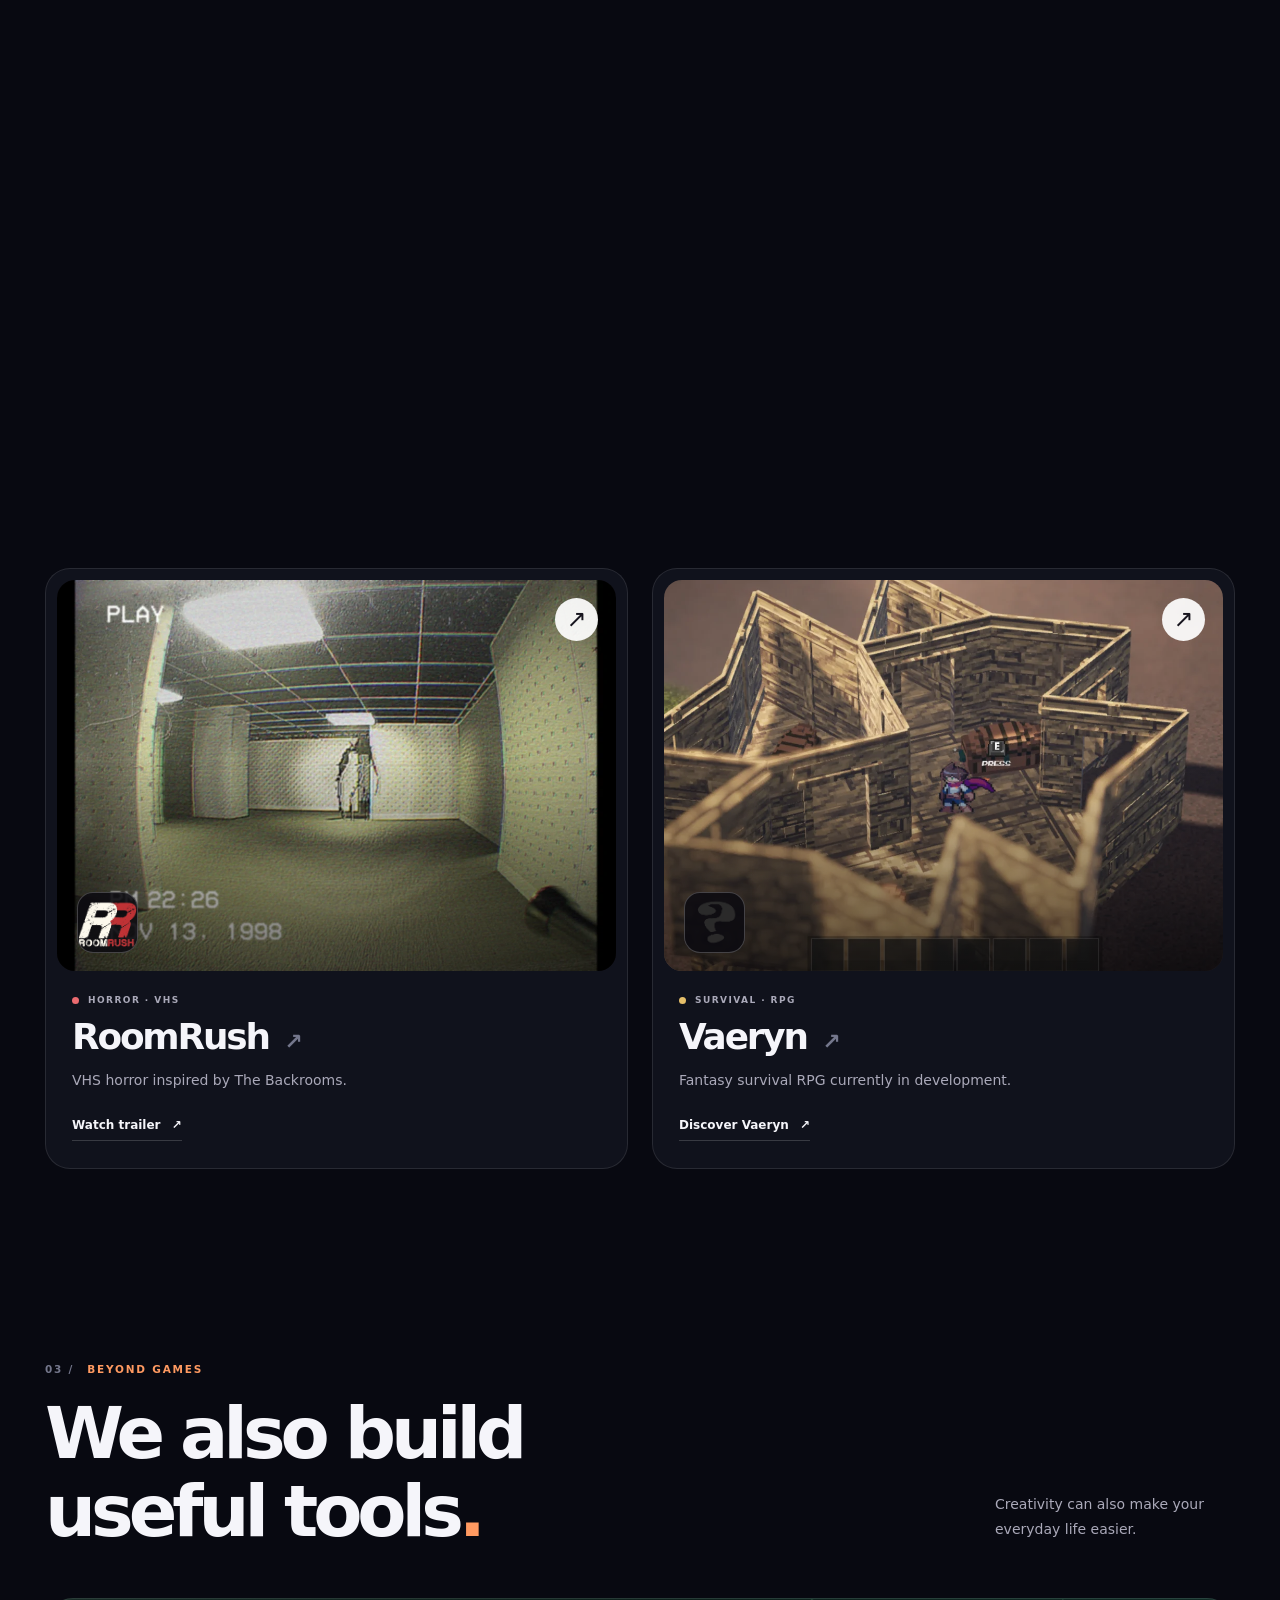
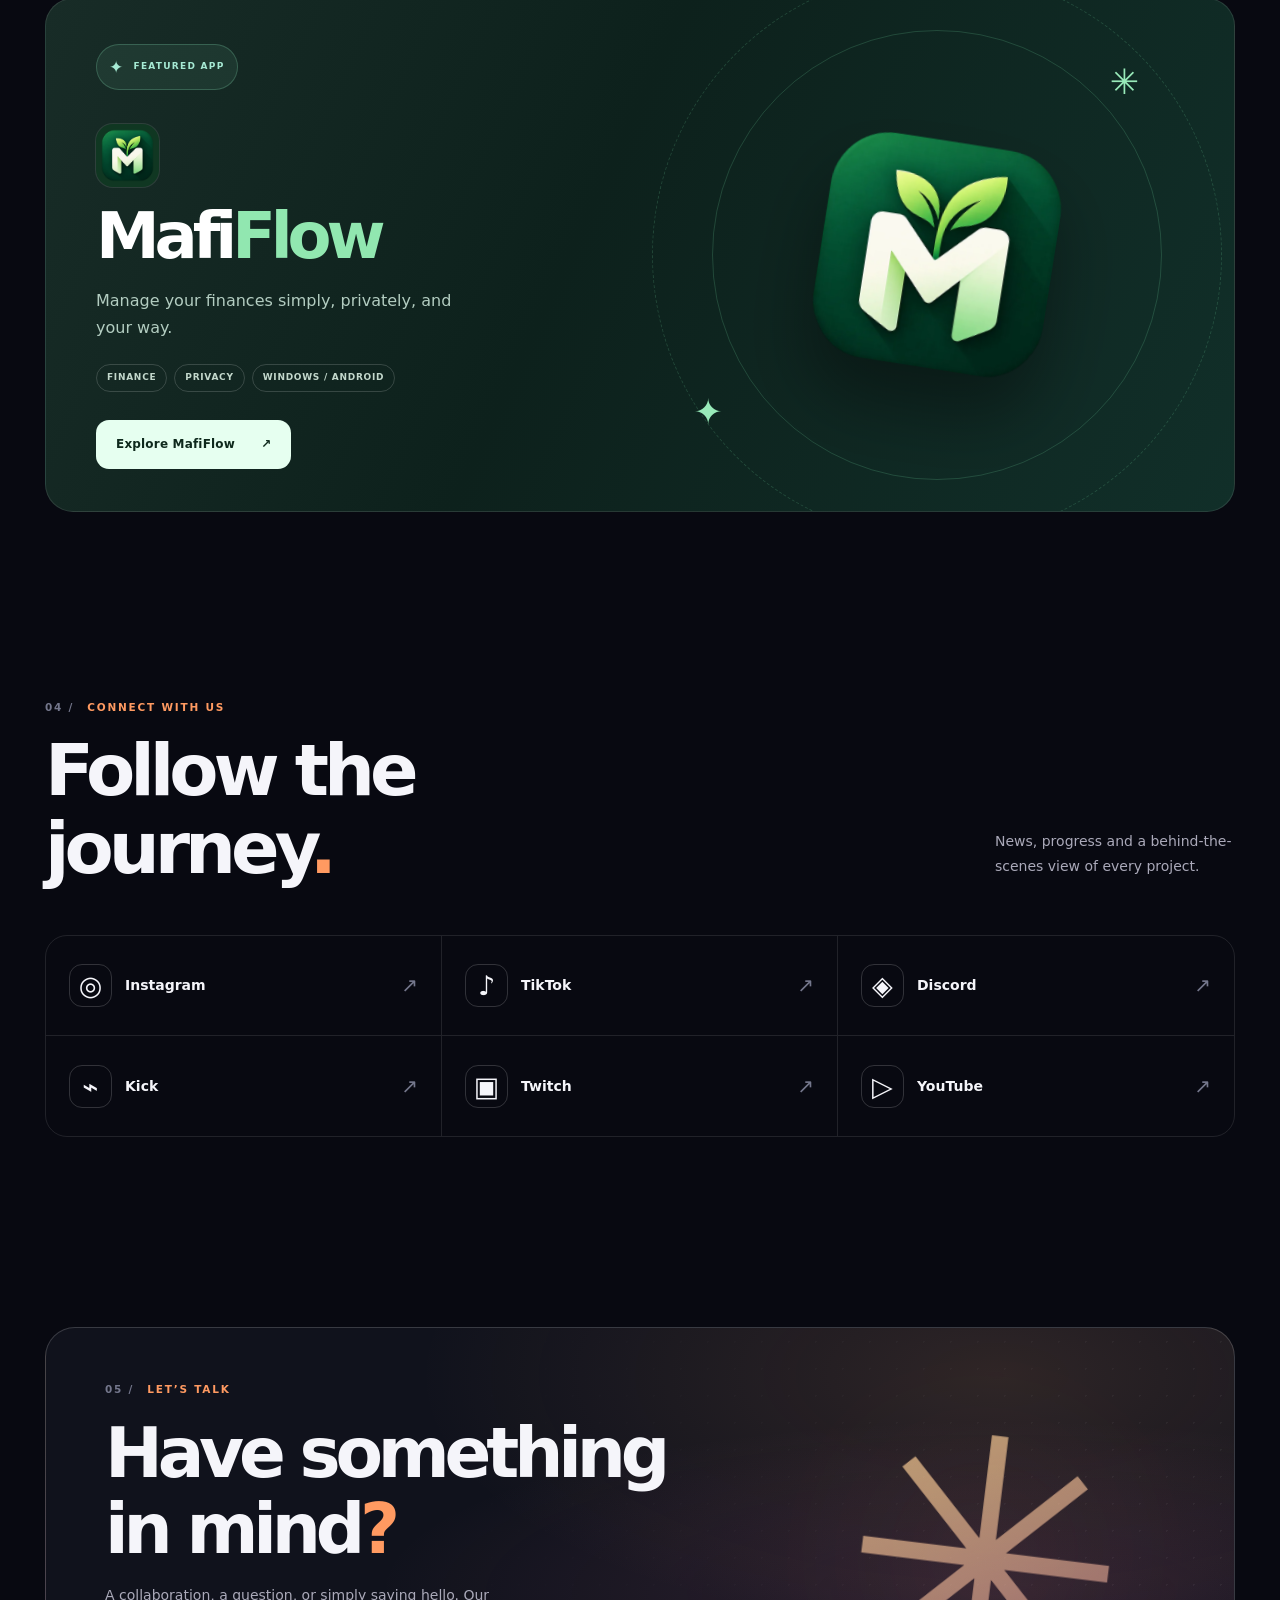
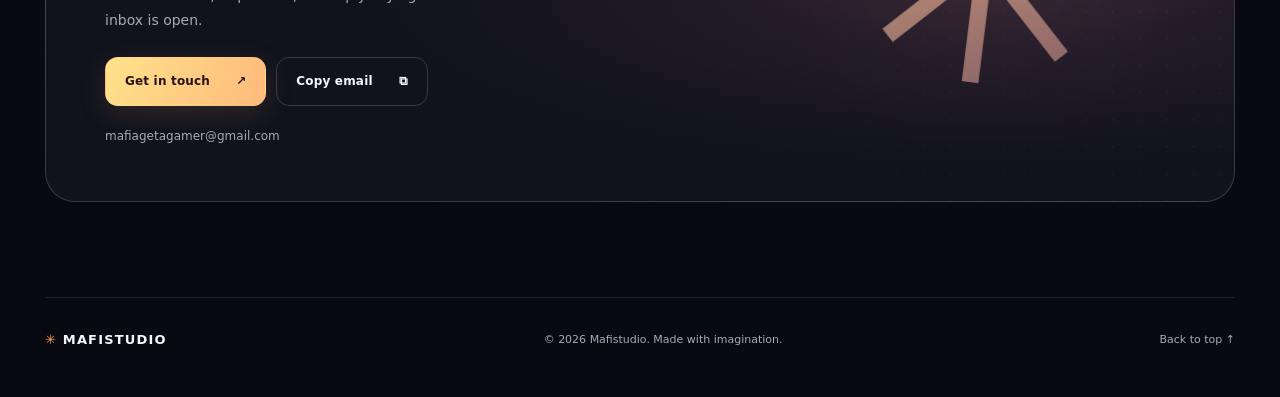
==== commit 8f9d3e12: "Add files via upload" ====
--- a/index.html
+++ b/index.html
@@ -1,792 +1,149 @@
-<!DOCTYPE html>
-<html lang="es">
+<!doctype html>
+<html lang="es" data-theme="dark">
 <head>
-<meta charset="UTF-8">
-<meta name="viewport" content="width=device-width, initial-scale=1.0">
-<title>Mafistudio</title>
+  <meta charset="utf-8">
+  <meta name="viewport" content="width=device-width, initial-scale=1">
+  <meta name="theme-color" content="#080912">
+  <meta name="description" content="Mafistudio es un estudio indie cubano-canadiense. Descubre nuestros videojuegos Vaeryn y RoomRush y la aplicación MafiFlow.">
+  <meta property="og:type" content="website">
+  <meta property="og:title" content="Mafistudio — Indie games & creative software">
+  <meta property="og:description" content="Independent games, original worlds, and thoughtful apps. Discover Vaeryn, RoomRush and MafiFlow.">
+  <meta property="og:url" content="https://mafiagetagamer.github.io/Mafistudio/">
+  <meta property="og:image" content="https://mafiagetagamer.github.io/Mafistudio/Mafistudio4k.png">
+  <link rel="icon" type="image/svg+xml" href="assets/favicon.svg">
+  <link rel="preload" href="assets/mafistudio-logo.webp" as="image" type="image/webp">
+  <title>Mafistudio — Independent worlds. Original ideas.</title>
+  <link rel="stylesheet" href="assets/styles.css">
+</head>
+<body>
+  <a class="skip-link" href="#main" data-i18n="skip_link">Saltar al contenido</a>
+  <div class="noise-layer" aria-hidden="true"></div>
+  <div class="site-frame" aria-hidden="true"></div>
 
-<style>
+  <header class="site-header" id="top">
+    <nav class="nav-pill" aria-label="Navegación principal">
+      <a class="brand" href="#top" aria-label="Mafistudio — Inicio">
+        <span class="brand-icon" aria-hidden="true"><span>♛</span></span>
+        <span>MAFI<span class="brand-studio">STUDIO</span></span>
+      </a>
+      <button class="mobile-menu" type="button" id="menuToggle" aria-expanded="false" aria-controls="navLinks" data-i18n-aria-label="toggle_menu" aria-label="Abrir menú">
+        <span></span><span></span><span></span>
+      </button>
+      <div class="nav-links" id="navLinks">
+        <a class="nav-link is-active" href="#top" data-i18n="nav_home">Inicio</a>
+        <a class="nav-link" href="#about" data-i18n="nav_about">Sobre</a>
+        <a class="nav-link" href="#games" data-i18n="nav_games">Juegos</a>
+        <a class="nav-link" href="#apps" data-i18n="nav_apps">Apps</a>
+        <a class="nav-link" href="#socials" data-i18n="nav_socials">Redes</a>
+        <a class="nav-link" href="#contact" data-i18n="nav_contact">Contacto</a>
+      </div>
+      <div class="nav-tools">
+        <label class="visually-hidden" for="languageSelector" data-i18n="language_label">Idioma</label>
+        <select id="languageSelector" class="language-selector" aria-label="Idioma">
+          <option value="es">ES</option><option value="en">EN</option><option value="fr">FR</option><option value="de">DE</option><option value="bn">BN</option>
+        </select>
+        <button class="theme-toggle" id="themeToggle" type="button" aria-label="Cambiar tema" data-i18n-aria-label="theme_toggle" title="Cambiar tema">
+          <svg class="sun-icon" viewBox="0 0 24 24" fill="none" stroke="currentColor" stroke-width="1.8" aria-hidden="true"><circle cx="12" cy="12" r="4"/><path d="M12 2v2m0 16v2M4.93 4.93l1.42 1.42m11.3 11.3 1.42 1.42M2 12h2m16 0h2M4.93 19.07l1.42-1.42m11.3-11.3 1.42-1.42"/></svg>
+          <svg class="moon-icon" viewBox="0 0 24 24" fill="none" stroke="currentColor" stroke-width="1.8" aria-hidden="true"><path d="M20.9 13a9 9 0 0 1-9.9-9.9A9 9 0 1 0 20.9 13Z"/></svg>
+        </button>
+      </div>
+    </nav>
+  </header>
 
-/* RESET */
-* {
-  margin: 0;
-  padding: 0;
-  box-sizing: border-box;
-}
+  <main id="main">
+    <section class="hero section-shell" aria-labelledby="hero-title">
+      <div class="hero-backdrop" aria-hidden="true"><canvas id="flowCanvas"></canvas><div class="backdrop-glow"></div><div class="hero-grid"></div></div>
+      <div class="hero-content container">
+        <div class="hero-copy" data-reveal>
+          <div class="eyebrow"><span class="eyebrow-dot"></span><span data-i18n="hero_eyebrow">ESTUDIO INDEPENDIENTE · CUBANO-CANADIENSE</span></div>
+          <h1 id="hero-title"><span data-i18n="hero_title_1">Imaginamos.</span><br><span data-i18n="hero_title_2">Construimos.</span><br><span class="gradient-text" data-i18n="hero_title_3">Creamos mundos.</span></h1>
+          <p class="hero-description" data-i18n="hero_description">Videojuegos con identidad propia y herramientas pensadas para hacer la vida un poco más sencilla. Una idea a la vez.</p>
+          <div class="hero-actions">
+            <a class="button button-primary" href="#games"><span data-i18n="cta_projects">Explorar proyectos</span><span aria-hidden="true">↗</span></a>
+            <a class="button button-outline" href="#about"><span data-i18n="cta_about">Conoce el estudio</span><span aria-hidden="true">→</span></a>
+          </div>
+          <div class="hero-mini"><span class="mini-star" aria-hidden="true">✦</span><span data-i18n="hero_bottom">De conceptos atrevidos a experiencias que puedes explorar.</span></div>
+        </div>
+        <div class="hero-art" data-reveal>
+          <div class="orbit orbit-one" aria-hidden="true"></div><div class="orbit orbit-two" aria-hidden="true"></div>
+          <div class="logo-card" id="logoCard">
+            <div class="logo-card-shine" aria-hidden="true"></div>
+            <span class="logo-card-corner corner-a" aria-hidden="true">✳</span><span class="logo-card-corner corner-b" aria-hidden="true">✧</span>
+            <img src="assets/mafistudio-logo.webp" alt="Logo de Mafistudio, una M blanca con una corona dorada" width="650" height="505" fetchpriority="high">
+            <div class="logo-card-foot"><span data-i18n="logo_card_label">MAKING THE UNEXPECTED</span><span>EST. MAFISTUDIO <span class="yellow-dot">●</span></span></div>
+          </div>
+          <div class="floating-tag tag-1"><span aria-hidden="true">✦</span> <span>UNREAL ENGINE</span></div>
+          <div class="floating-tag tag-2"><span aria-hidden="true">◈</span> <span>GAMES + APPS</span></div>
+        </div>
+      </div>
+      <a class="scroll-indicator" href="#about"><span data-i18n="scroll_text">DESLIZA PARA EXPLORAR</span><span class="scroll-line" aria-hidden="true"></span></a>
+    </section>
 
-html {
-  scroll-behavior: smooth;
-}
+    <div class="marquee-strip" aria-label="Mafistudio · Games · Apps"><div class="marquee-track" aria-hidden="true">
+      <span>MAFISTUDIO <i>✳</i> INDEPENDENT WORLDS <i>✳</i> UNREAL ENGINE <i>✳</i> BUILT WITH PURPOSE <i>✳</i>&nbsp;</span>
+      <span>MAFISTUDIO <i>✳</i> INDEPENDENT WORLDS <i>✳</i> UNREAL ENGINE <i>✳</i> BUILT WITH PURPOSE <i>✳</i>&nbsp;</span>
+    </div></div>
 
-/* BODY */
-body {
-  font-family: 'Segoe UI', sans-serif;
-  color: white;
-  overflow-x: hidden;
+    <section class="about-section section-shell container" id="about" aria-labelledby="about-title">
+      <div class="section-heading" data-reveal><div class="section-kicker"><span class="section-index">01 /</span> <span data-i18n="section_about_kicker">QUIÉNES SOMOS</span></div><h2 id="about-title" data-i18n="about_headline">Un estudio pequeño.<br>Ideas sin límites.</h2></div>
+      <div class="about-layout">
+        <div class="about-visual" data-reveal>
+          <div class="about-visual-inner"><div class="about-ambient"></div><span class="huge-star" aria-hidden="true">✳</span><span class="about-outline" aria-hidden="true">M<br>F</span><div class="about-visual-bottom"><span>MAFISTUDIO</span><span>INDEPENDENT CREATIVE STUDIO ↗</span></div></div>
+        </div>
+        <div class="about-info" data-reveal>
+          <span class="small-label" data-i18n="about_label">BUENAS IDEAS, SIN FÓRMULAS GENÉRICAS.</span>
+          <p class="about-lead" data-i18n="about_text">Mafistudio es un estudio indie creado por Mafiageta Gamer, enfocado en crear experiencias únicas con gameplay pulido y estilo propio.</p>
+          <p class="about-secondary" data-i18n="about_extra">Exploramos mundos, mecánicas y experiencias digitales desde una visión independiente. Cada proyecto es una oportunidad para probar algo diferente.</p>
+          <div class="fact-grid"><div><span class="fact-number">02</span><span data-i18n="fact_games">VIDEOJUEGOS</span></div><div><span class="fact-number">01</span><span data-i18n="fact_apps">APLICACIÓN</span></div><div><span class="fact-number">05</span><span data-i18n="fact_languages">IDIOMAS</span></div></div>
+        </div>
+      </div>
+    </section>
 
-  background: linear-gradient(
-    135deg,
-    #05010f,
-    #0b0b2a,
-    #120018,
-    #000000
-  );
-}
+    <section class="projects-section section-shell" id="games" aria-labelledby="games-title">
+      <div class="container"><div class="section-heading heading-split" data-reveal><div><div class="section-kicker"><span class="section-index">02 /</span> <span data-i18n="section_games_kicker">NUESTROS UNIVERSOS</span></div><h2 id="games-title" data-i18n="games_headline">Juegos que cuentan<br>algo diferente<span class="dot-accent">.</span></h2></div><p class="heading-side" data-i18n="games_intro">Historias, atmósferas y sistemas diseñados para sorprender.</p></div>
+      <div class="projects-grid">
+        <article class="project-card project-roomrush" data-reveal>
+          <a class="project-visual" href="https://youtu.be/Gkge6qWd2zs?si=9OoFfNYFB3nyXDDx" target="_blank" rel="noopener noreferrer" aria-label="RoomRush — Ver tráiler">
+            <img src="assets/roomrush-preview.webp" alt="Captura de RoomRush con ambiente de terror VHS" width="1280" height="750" loading="lazy">
+            <span class="project-image-overlay"></span><span class="project-icon-wrap"><img src="RushRoomIcon.png" alt="" width="58" height="58" loading="lazy"></span><span class="project-open" aria-hidden="true">↗</span>
+          </a>
+          <div class="project-details"><div class="project-type"><span class="type-dot red"></span><span data-i18n="type_horror">HORROR · VHS</span></div><h3>RoomRush <span aria-hidden="true">↗</span></h3><p data-i18n="roomrush_description">Horror VHS inspirado en The Backrooms.</p><a class="text-link" href="https://youtu.be/Gkge6qWd2zs?si=9OoFfNYFB3nyXDDx" target="_blank" rel="noopener noreferrer"><span data-i18n="roomrush_cta">Ver tráiler</span> <span aria-hidden="true">↗</span></a></div>
+        </article>
+        <article class="project-card project-vaeryn" data-reveal>
+          <a class="project-visual" href="https://mafiageta.itch.io/vaeryn" target="_blank" rel="noopener noreferrer" aria-label="Vaeryn — Ver proyecto">
+            <img src="assets/vaeryn-preview.webp" alt="Captura del mundo de fantasía de Vaeryn" width="1280" height="750" loading="lazy"><span class="project-image-overlay"></span><span class="project-icon-wrap"><img src="enigma.png" alt="" width="58" height="58" loading="lazy"></span><span class="project-open" aria-hidden="true">↗</span>
+          </a>
+          <div class="project-details"><div class="project-type"><span class="type-dot golden"></span><span data-i18n="type_rpg">SURVIVAL · RPG</span></div><h3>Vaeryn <span aria-hidden="true">↗</span></h3><p data-i18n="vaeryn_description">RPG de supervivencia de fantasía actualmente en desarrollo.</p><a class="text-link" href="https://mafiageta.itch.io/vaeryn" target="_blank" rel="noopener noreferrer"><span data-i18n="vaeryn_cta">Descubrir Vaeryn</span> <span aria-hidden="true">↗</span></a></div>
+        </article>
+      </div></div>
+    </section>
 
-/* NAVBAR */
-nav {
-  display: flex;
-  justify-content: center;
-  align-items: center;
-  flex-wrap: wrap;
-  gap: 20px;
-  padding: 15px;
-  background: rgba(0,0,0,0.6);
-  backdrop-filter: blur(10px);
-  position: sticky;
-  top: 0;
-  z-index: 10;
-}
+    <section class="apps-section section-shell container" id="apps" aria-labelledby="apps-title">
+      <div class="section-heading heading-split" data-reveal><div><div class="section-kicker"><span class="section-index">03 /</span> <span data-i18n="section_apps_kicker">MÁS ALLÁ DE LOS JUEGOS</span></div><h2 id="apps-title" data-i18n="apps_headline">También creamos<br>herramientas útiles<span class="dot-accent">.</span></h2></div><p class="heading-side" data-i18n="apps_intro">La creatividad también puede hacer más sencillo tu día a día.</p></div>
+      <article class="app-feature" data-reveal>
+        <div class="app-feature-copy"><span class="app-badge"><span aria-hidden="true">✦</span> <span data-i18n="app_badge">APLICACIÓN DESTACADA</span></span><div class="app-small-icon"><img src="MafiFlow.png" alt="Icono de MafiFlow" loading="lazy" width="74" height="74"></div><h3>Mafi<span>Flow</span></h3><p data-i18n="mafiflow_description">Administra tus finanzas de forma simple, privada y a tu manera.</p><div class="app-chips"><span data-i18n="chip_finance">FINANZAS</span><span data-i18n="chip_privacy">PRIVACIDAD</span><span>WINDOWS / ANDROID</span></div><a class="button button-dark" href="https://mafiageta.itch.io/mafiflow" target="_blank" rel="noopener noreferrer"><span data-i18n="mafiflow_cta">Conocer MafiFlow</span><span aria-hidden="true">↗</span></a></div>
+        <div class="app-feature-art" aria-hidden="true"><div class="app-art-ring ring1"></div><div class="app-art-ring ring2"></div><div class="app-hero-icon"><img src="assets/mafiflow-preview.webp" alt="" width="500" height="500" loading="lazy"></div><span class="app-deco deco-one">✳</span><span class="app-deco deco-two">✦</span></div>
+      </article>
+    </section>
 
-nav a {
-  color: white;
-  text-decoration: none;
-  font-size: 16px;
-  padding: 8px 14px;
-  white-space: nowrap;
-  transition: 0.3s;
-}
+    <section class="socials-section section-shell container" id="socials" aria-labelledby="socials-title">
+      <div class="section-heading heading-split" data-reveal><div><div class="section-kicker"><span class="section-index">04 /</span> <span data-i18n="section_social_kicker">CONECTA CON NOSOTROS</span></div><h2 id="socials-title" data-i18n="socials_headline">Síguenos en<br>el proceso<span class="dot-accent">.</span></h2></div><p class="heading-side" data-i18n="socials_intro">Noticias, avances y un vistazo detrás de cada proyecto.</p></div>
+      <div class="social-grid" data-reveal>
+        <a href="https://www.instagram.com/mafistudio_dev/" target="_blank" rel="noopener noreferrer"><span class="social-symbol">◎</span><span class="social-name">Instagram</span><span class="social-arrow">↗</span></a>
+        <a href="https://tiktok.com/@mafiageta.gamer" target="_blank" rel="noopener noreferrer"><span class="social-symbol">♪</span><span class="social-name">TikTok</span><span class="social-arrow">↗</span></a>
+        <a href="https://discord.gg/bQcBrzudbF" target="_blank" rel="noopener noreferrer"><span class="social-symbol">◈</span><span class="social-name">Discord</span><span class="social-arrow">↗</span></a>
+        <a href="https://kick.com/mafiageta-gamer" target="_blank" rel="noopener noreferrer"><span class="social-symbol">⌁</span><span class="social-name">Kick</span><span class="social-arrow">↗</span></a>
+        <a href="https://twitch.tv/Mafiageta" target="_blank" rel="noopener noreferrer"><span class="social-symbol">▣</span><span class="social-name">Twitch</span><span class="social-arrow">↗</span></a>
+        <a href="https://www.youtube.com/@Mafiageta" target="_blank" rel="noopener noreferrer"><span class="social-symbol">▷</span><span class="social-name">YouTube</span><span class="social-arrow">↗</span></a>
+      </div>
+    </section>
 
-nav a:hover {
-  color: gold;
-}
+    <section class="contact-section section-shell container" id="contact" aria-labelledby="contact-title">
+      <div class="contact-card" data-reveal><div class="contact-light" aria-hidden="true"></div><div class="contact-art" aria-hidden="true">✳</div><div class="contact-content"><span class="section-kicker"><span class="section-index">05 /</span> <span data-i18n="section_contact_kicker">HABLEMOS</span></span><h2 id="contact-title" data-i18n="contact_headline">¿Tienes algo<br>en mente<span class="dot-accent">?</span></h2><p data-i18n="contact_description">Una colaboración, una pregunta o simplemente un saludo. Nuestra bandeja de entrada está abierta.</p><div class="contact-buttons"><a class="button button-primary" href="mailto:mafiagetagamer@gmail.com"><span data-i18n="contact_cta">Escríbenos</span><span aria-hidden="true">↗</span></a><button type="button" class="button button-ghost" id="copyEmail" aria-live="polite"><span data-i18n="copy_email">Copiar correo</span><span aria-hidden="true">⧉</span></button></div><a class="contact-email" href="mailto:mafiagetagamer@gmail.com">mafiagetagamer@gmail.com</a></div></div>
+    </section>
+  </main>
 
-/* SELECTOR DE IDIOMA */
-.language-selector {
-  background: rgba(255,255,255,0.08);
-  color: white;
-  border: 1px solid rgba(255,255,255,0.35);
-  border-radius: 8px;
-  padding: 7px 10px;
-  font-size: 14px;
-  cursor: pointer;
-  outline: none;
-}
-
-.language-selector:hover {
-  border-color: gold;
-}
-
-.language-selector option {
-  background: #0b0b1c;
-  color: white;
-}
-
-/* LOGO */
-.logo {
-  text-align: center;
-  margin-top: 80px;
-}
-
-.logo img {
-  width: 450px;
-  max-width: 90%;
-  filter: drop-shadow(0 0 20px gold);
-}
-
-.logo h1 {
-  margin-top: 10px;
-  letter-spacing: 4px;
-}
-
-.logo p {
-  color: #aaa;
-}
-
-/* SECCIONES */
-section {
-  padding: 80px 20px;
-}
-
-.section-title {
-  text-align: center;
-  margin-bottom: 40px;
-}
-
-/* SOBRE */
-.about {
-  max-width: 800px;
-  margin: auto;
-  text-align: center;
-  color: #ccc;
-  line-height: 1.6;
-}
-
-/* JUEGOS Y APPS */
-.games {
-  display: flex;
-  justify-content: center;
-  gap: 40px;
-  flex-wrap: wrap;
-}
-
-.game {
-  width: 260px;
-  transition: 0.4s;
-  cursor: pointer;
-  position: relative;
-}
-
-.game img {
-  width: 100%;
-  border-radius: 12px;
-}
-
-.game:hover {
-  transform: scale(1.08);
-}
-
-.game:hover img {
-  filter: brightness(1.3);
-}
-
-/* REDES */
-.socials {
-  text-align: center;
-}
-
-.socials a {
-  display: inline-block;
-  margin: 10px;
-  padding: 10px 18px;
-  border: 1px solid white;
-  border-radius: 8px;
-  color: white;
-  text-decoration: none;
-  transition: 0.3s;
-}
-
-.socials a:hover {
-  color: gold;
-  border-color: gold;
-  transform: scale(1.1);
-}
-
-/* CONTACTO */
-.contact {
-  text-align: center;
-  color: gray;
-}
-
-</style>
-</head>
-
-<body>
-
-<!-- NAV -->
-<nav>
-
-  <a href="#about" data-i18n="nav_about">Sobre</a>
-  <a href="#games" data-i18n="nav_games">Juegos</a>
-  <a href="#apps" data-i18n="nav_apps">Apps</a>
-  <a href="#socials" data-i18n="nav_socials">Redes</a>
-  <a href="#contact" data-i18n="nav_contact">Contactar</a>
-
-  <select id="languageSelector" class="language-selector">
-    <option value="es">🇪🇸 Español</option>
-    <option value="en">🇬🇧 English</option>
-    <option value="fr">🇫🇷 Français</option>
-    <option value="de">🇩🇪 Deutsch</option>
-    <option value="bn">🇧🇩 বাংলা</option>
-  </select>
-
-</nav>
-
-
-<!-- LOGO -->
-<div class="logo">
-
-  <img src="Mafistudio4k.png?v=2" alt="Mafistudio Logo">
-
-  <h1>MAFISTUDIO</h1>
-
-  <p data-i18n="studio_subtitle">
-    Estudio indie cubano-canadiense | Unreal Engine
-  </p>
-
-</div>
-
-
-<!-- SOBRE -->
-<section id="about">
-
-  <div class="about">
-
-    <p data-i18n="about_text">
-      Mafistudio es un estudio indie creado por Mafiageta Gamer,
-      enfocado en crear experiencias únicas con gameplay pulido y estilo propio.
-    </p>
-
-  </div>
-
-</section>
-
-
-<!-- JUEGOS -->
-<section id="games">
-
-  <h2 class="section-title" data-i18n="games_title">
-    Juegos
-  </h2>
-
-  <div class="games">
-
-
-    <!-- ROOMRUSH -->
-    <div
-      class="game"
-      onclick="window.open(
-        'https://youtu.be/Gkge6qWd2zs?si=9OoFfNYFB3nyXDDx',
-        '_blank'
-      )"
-    >
-
-      <img src="RushRoomIcon.png" alt="RoomRush">
-
-      <h3>RoomRush</h3>
-
-      <p data-i18n="roomrush_description">
-        Horror VHS inspirado en Backrooms.
-      </p>
-
-    </div>
-
-
-    <!-- VAERYN -->
-    <div
-      class="game"
-      onclick="window.open(
-        'https://mafiageta.itch.io/vaeryn',
-        '_blank'
-      )"
-    >
-
-      <img src="enigma.png" alt="Vaeryn">
-
-      <h3>Vaeryn</h3>
-
-      <p data-i18n="vaeryn_description">
-        RPG de supervivencia de fantasía actualmente en desarrollo.
-      </p>
-
-    </div>
-
-
-  </div>
-
-</section>
-
-
-<!-- APPS -->
-<section id="apps">
-
-  <h2 class="section-title" data-i18n="apps_title">
-    Apps
-  </h2>
-
-  <div class="games">
-
-
-    <!-- MAFIFLOW -->
-    <div
-      class="game"
-      onclick="window.open(
-        'https://mafiageta.itch.io/mafiflow',
-        '_blank'
-      )"
-    >
-
-      <img src="MafiFlow.png?v=2" alt="MafiFlow">
-
-      <h3>MafiFlow</h3>
-
-      <p data-i18n="mafiflow_description">
-        Administra tus finanzas de forma simple, privada y a tu manera.
-      </p>
-
-    </div>
-
-
-  </div>
-
-</section>
-
-
-<!-- REDES -->
-<section id="socials">
-
-  <div class="socials">
-
-    <h2 data-i18n="socials_title">
-      Redes sociales
-    </h2>
-
-
-    <!-- INSTAGRAM -->
-    <a
-      href="https://www.instagram.com/mafistudio_dev/"
-      target="_blank"
-      rel="noopener noreferrer"
-    >
-      Instagram
-    </a>
-
-
-    <!-- TIKTOK -->
-    <a
-      href="https://tiktok.com/@mafiageta.gamer"
-      target="_blank"
-      rel="noopener noreferrer"
-    >
-      TikTok
-    </a>
-
-
-    <!-- DISCORD -->
-    <a
-      href="https://discord.gg/bQcBrzudbF"
-      target="_blank"
-      rel="noopener noreferrer"
-    >
-      Discord
-    </a>
-
-
-    <!-- KICK -->
-    <a
-      href="https://kick.com/mafiageta-gamer"
-      target="_blank"
-      rel="noopener noreferrer"
-    >
-      Kick
-    </a>
-
-
-    <!-- TWITCH -->
-    <a
-      href="https://twitch.tv/Mafiageta"
-      target="_blank"
-      rel="noopener noreferrer"
-    >
-      Twitch
-    </a>
-
-
-    <!-- YOUTUBE -->
-    <a
-      href="https://www.youtube.com/@Mafiageta"
-      target="_blank"
-      rel="noopener noreferrer"
-    >
-      YouTube
-    </a>
-
-
-  </div>
-
-</section>
-
-
-<!-- CONTACTO -->
-<section id="contact">
-
-  <div class="contact">
-
-    <p>
-
-      <span data-i18n="contact_text">
-        Contacto
-      </span>:
-
-      <a
-        href="mailto:mafiagetagamer@gmail.com"
-        style="color: inherit;"
-      >
-        mafiagetagamer@gmail.com
-      </a>
-
-    </p>
-
-  </div>
-
-</section>
-
-
-<script>
-
-/* ==========================================================
-   TRADUCCIONES
-========================================================== */
-
-const translations = {
-
-
-/* ==========================================================
-   ESPAÑOL
-========================================================== */
-
-es: {
-
-  nav_about: "Sobre",
-  nav_games: "Juegos",
-  nav_apps: "Apps",
-  nav_socials: "Redes",
-  nav_contact: "Contactar",
-
-  studio_subtitle:
-    "Estudio indie cubano-canadiense | Unreal Engine",
-
-  about_text:
-    "Mafistudio es un estudio indie creado por Mafiageta Gamer, enfocado en crear experiencias únicas con gameplay pulido y estilo propio.",
-
-  games_title:
-    "Juegos",
-
-  roomrush_description:
-    "Horror VHS inspirado en The Backrooms.",
-
-  vaeryn_description:
-    "RPG de supervivencia de fantasía actualmente en desarrollo.",
-
-  apps_title:
-    "Apps",
-
-  mafiflow_description:
-    "Administra tus finanzas de forma simple, privada y a tu manera.",
-
-  socials_title:
-    "Redes sociales",
-
-  contact_text:
-    "Contacto"
-
-},
-
-
-/* ==========================================================
-   ENGLISH
-========================================================== */
-
-en: {
-
-  nav_about: "About",
-  nav_games: "Games",
-  nav_apps: "Apps",
-  nav_socials: "Socials",
-  nav_contact: "Contact",
-
-  studio_subtitle:
-    "Cuban-Canadian indie studio | Unreal Engine",
-
-  about_text:
-    "Mafistudio is an indie studio created by Mafiageta Gamer, focused on creating unique experiences with polished gameplay and its own distinctive style.",
-
-  games_title:
-    "Games",
-
-  roomrush_description:
-    "VHS horror inspired by The Backrooms.",
-
-  vaeryn_description:
-    "Fantasy survival RPG currently in development.",
-
-  apps_title:
-    "Apps",
-
-  mafiflow_description:
-    "Manage your finances simply, privately, and your way.",
-
-  socials_title:
-    "Socials",
-
-  contact_text:
-    "Contact"
-
-},
-
-
-/* ==========================================================
-   FRANÇAIS
-========================================================== */
-
-fr: {
-
-  nav_about: "À propos",
-  nav_games: "Jeux",
-  nav_apps: "Applications",
-  nav_socials: "Réseaux",
-  nav_contact: "Contact",
-
-  studio_subtitle:
-    "Studio indépendant cubano-canadien | Unreal Engine",
-
-  about_text:
-    "Mafistudio est un studio indépendant créé par Mafiageta Gamer, axé sur la création d'expériences uniques avec un gameplay soigné et un style distinctif.",
-
-  games_title:
-    "Jeux",
-
-  roomrush_description:
-    "Horreur VHS inspirée de The Backrooms.",
-
-  vaeryn_description:
-    "RPG de survie fantastique actuellement en développement.",
-
-  apps_title:
-    "Applications",
-
-  mafiflow_description:
-    "Gérez vos finances simplement, en toute confidentialité et à votre façon.",
-
-  socials_title:
-    "Réseaux sociaux",
-
-  contact_text:
-    "Contact"
-
-},
-
-
-/* ==========================================================
-   DEUTSCH
-========================================================== */
-
-de: {
-
-  nav_about: "Über uns",
-  nav_games: "Spiele",
-  nav_apps: "Apps",
-  nav_socials: "Soziale Netzwerke",
-  nav_contact: "Kontakt",
-
-  studio_subtitle:
-    "Kubanisch-kanadisches Indie-Studio | Unreal Engine",
-
-  about_text:
-    "Mafistudio ist ein von Mafiageta Gamer gegründetes Indie-Studio, das einzigartige Erlebnisse mit ausgefeiltem Gameplay und einem eigenen Stil entwickelt.",
-
-  games_title:
-    "Spiele",
-
-  roomrush_description:
-    "VHS-Horror, inspiriert von The Backrooms.",
-
-  vaeryn_description:
-    "Fantasy-Survival-RPG, das sich derzeit in Entwicklung befindet.",
-
-  apps_title:
-    "Apps",
-
-  mafiflow_description:
-    "Verwalte deine Finanzen einfach, privat und auf deine Weise.",
-
-  socials_title:
-    "Soziale Netzwerke",
-
-  contact_text:
-    "Kontakt"
-
-},
-
-
-/* ==========================================================
-   বাংলা
-========================================================== */
-
-bn: {
-
-  nav_about:
-    "আমাদের সম্পর্কে",
-
-  nav_games:
-    "গেমস",
-
-  nav_apps:
-    "অ্যাপস",
-
-  nav_socials:
-    "সামাজিক মাধ্যম",
-
-  nav_contact:
-    "যোগাযোগ",
-
-  studio_subtitle:
-    "কিউবান-কানাডিয়ান ইন্ডি স্টুডিও | Unreal Engine",
-
-  about_text:
-    "Mafistudio হলো Mafiageta Gamer দ্বারা প্রতিষ্ঠিত একটি ইন্ডি স্টুডিও, যা উন্নত গেমপ্লে এবং নিজস্ব স্বতন্ত্র শৈলীর মাধ্যমে অনন্য অভিজ্ঞতা তৈরি করার উপর গুরুত্ব দেয়।",
-
-  games_title:
-    "গেমস",
-
-  roomrush_description:
-    "The Backrooms দ্বারা অনুপ্রাণিত VHS হরর।",
-
-  vaeryn_description:
-    "বর্তমানে নির্মাণাধীন একটি ফ্যান্টাসি সারভাইভাল RPG।",
-
-  apps_title:
-    "অ্যাপস",
-
-  mafiflow_description:
-    "সহজে, ব্যক্তিগতভাবে এবং নিজের মতো করে আপনার অর্থ পরিচালনা করুন।",
-
-  socials_title:
-    "সামাজিক মাধ্যম",
-
-  contact_text:
-    "যোগাযোগ"
-
-}
-
-};
-
-
-/* ==========================================================
-   APLICAR IDIOMA
-========================================================== */
-
-function applyLanguage(language) {
-
-  if (!translations[language]) {
-    language = "en";
-  }
-
-  document.documentElement.lang = language;
-
-
-  document
-    .querySelectorAll("[data-i18n]")
-    .forEach(element => {
-
-      const key =
-        element.getAttribute("data-i18n");
-
-      const translation =
-        translations[language][key];
-
-      if (translation !== undefined) {
-        element.textContent = translation;
-      }
-
-    });
-
-
-  document
-    .getElementById("languageSelector")
-    .value = language;
-
-}
-
-
-/* ==========================================================
-   OBTENER IDIOMA INICIAL
-========================================================== */
-
-function getInitialLanguage() {
-
-  /*
-    Primero comprobamos si el usuario
-    ya eligió un idioma anteriormente.
-  */
-
-  const savedLanguage =
-    localStorage.getItem(
-      "mafistudio-language"
-    );
-
-
-  if (
-    savedLanguage &&
-    translations[savedLanguage]
-  ) {
-
-    return savedLanguage;
-
-  }
-
-
-  /*
-    Si no hay idioma guardado,
-    utilizamos el idioma del navegador.
-  */
-
-  const browserLanguage =
-    navigator.language
-      .toLowerCase()
-      .split("-")[0];
-
-
-  if (
-    translations[browserLanguage]
-  ) {
-
-    return browserLanguage;
-
-  }
-
-
-  /*
-    Si el idioma del navegador
-    no está disponible, usamos inglés.
-  */
-
-  return "en";
-
-}
-
-
-/* ==========================================================
-   SELECTOR DE IDIOMA
-========================================================== */
-
-const languageSelector =
-  document.getElementById(
-    "languageSelector"
-  );
-
-
-languageSelector.addEventListener(
-  "change",
-  function() {
-
-    const selectedLanguage =
-      this.value;
-
-
-    localStorage.setItem(
-      "mafistudio-language",
-      selectedLanguage
-    );
-
-
-    applyLanguage(
-      selectedLanguage
-    );
-
-  }
-);
-
-
-/* ==========================================================
-   INICIAR PÁGINA
-========================================================== */
-
-applyLanguage(
-  getInitialLanguage()
-);
-
-</script>
-
+  <footer class="footer container"><a class="footer-brand" href="#top">✳ MAFISTUDIO</a><p><span>© </span><span id="copyrightYear">2026</span> <span data-i18n="footer_text">Mafistudio. Creado con imaginación.</span></p><a class="back-to-top" href="#top"><span data-i18n="back_to_top">Volver arriba</span> ↑</a></footer>
+  <script src="assets/app.js" defer></script>
 </body>
 </html>
--- a/assets/styles.css
+++ b/assets/styles.css
@@ -0,0 +1,39 @@
+/* MAFISTUDIO 2.0 — visual system inspired by the supplied portfolio reference.
+   No build tools, fonts, frameworks or third-party runtime required. */
+:root{--bg:#080911;--surface:#10121c;--surface-2:#161824;--ink:#f5f5fa;--muted:#aaa9b9;--muted-2:#74778c;--line:rgba(255,255,255,.10);--line-strong:rgba(255,255,255,.17);--gold:#ffcd55;--orange:#ff9a61;--pink:#f5a0c5;--nav:rgba(19,19,28,.82);--shadow:0 30px 90px rgba(0,0,0,.32);color-scheme:dark}
+:root[data-theme="light"]{--bg:#f7f5f0;--surface:#fffefa;--surface-2:#f5f0e9;--ink:#151321;--muted:#585969;--muted-2:#777683;--line:rgba(19,17,28,.12);--line-strong:rgba(19,17,28,.2);--gold:#b87a12;--orange:#df753c;--pink:#c96191;--nav:rgba(255,253,249,.9);--shadow:0 30px 90px rgba(62,38,39,.08);color-scheme:light}
+*,*::before,*::after{box-sizing:border-box}html{scroll-behavior:smooth;scroll-padding-top:105px}body{margin:0;min-width:320px;font-family:Inter,"Segoe UI",system-ui,-apple-system,BlinkMacSystemFont,sans-serif;line-height:1.55;color:var(--ink);background:var(--bg);overflow-x:hidden;-webkit-font-smoothing:antialiased;transition:background-color .4s,color .4s}a{color:inherit;text-decoration:none}button,select{font:inherit}button{cursor:pointer}img{max-width:100%;display:block}::selection{background:#ffa461;color:#121019}:focus-visible{outline:2px solid #ffc655;outline-offset:4px}.visually-hidden{position:absolute;width:1px;height:1px;overflow:hidden;clip:rect(0,0,0,0);white-space:nowrap}.skip-link{position:fixed;top:-100px;left:20px;z-index:1000;padding:12px 20px;border-radius:14px;background:var(--ink);color:var(--bg)}.skip-link:focus{top:15px}.container{width:min(1190px,calc(100% - 88px));margin-inline:auto}.section-shell{position:relative}.noise-layer{position:fixed;inset:0;z-index:50;pointer-events:none;opacity:.13;background-image:url("data:image/svg+xml,%3Csvg viewBox='0 0 180 180' xmlns='http://www.w3.org/2000/svg'%3E%3Cfilter id='n'%3E%3CfeTurbulence type='fractalNoise' baseFrequency='.85' numOctaves='3' stitchTiles='stitch'/%3E%3C/filter%3E%3Crect width='100%25' height='100%25' filter='url(%23n)' opacity='.18'/%3E%3C/svg%3E")}.site-frame{pointer-events:none;position:fixed;inset:0;z-index:40;border:9px solid rgba(11,10,18,.64)}[data-theme="light"] .site-frame{border-color:rgba(255,255,255,.75)}
+/* Navigation: floating pill, restrained controls */
+.site-header{position:fixed;z-index:100;top:24px;left:0;right:0;pointer-events:none}.nav-pill{pointer-events:auto;width:max-content;max-width:calc(100% - 56px);min-height:62px;margin:auto;display:flex;align-items:center;gap:23px;padding:7px 9px 7px 11px;border:1px solid var(--line-strong);border-radius:100px;background:var(--nav);box-shadow:0 8px 35px rgba(0,0,0,.16);backdrop-filter:blur(25px);-webkit-backdrop-filter:blur(25px)}.brand{font-size:12px;font-weight:850;letter-spacing:.10em;display:inline-flex;align-items:center;gap:9px;white-space:nowrap;padding-right:7px}.brand-studio{color:var(--gold)}.brand-icon{display:grid;place-items:center;width:34px;height:34px;border-radius:11px;background:linear-gradient(135deg,#ffe090,#f79f48);color:#1b1018;font-size:28px;line-height:1}.brand-icon span{transform:translateY(-2px)}.nav-links{display:flex;gap:2px;align-items:center}.nav-link{font-size:12.5px;font-weight:650;white-space:nowrap;color:var(--muted);border-radius:100px;padding:10px 12px;transition:color .25s,background .25s}.nav-link:hover,.nav-link.is-active{color:var(--ink);background:var(--line)}.nav-tools{display:flex;align-items:center;gap:7px}.language-selector{background:transparent;border:1px solid var(--line-strong);border-radius:100px;color:var(--ink);font-weight:750;padding:8px 7px;font-size:11px;outline:none;cursor:pointer}.language-selector option{background:var(--surface);color:var(--ink)}.theme-toggle{background:var(--line);border:1px solid var(--line);color:var(--ink);width:34px;height:34px;border-radius:50%;display:grid;place-items:center;transition:transform .3s}.theme-toggle:hover{transform:rotate(25deg)}.theme-toggle svg{width:17px;height:17px}.moon-icon{display:none}[data-theme="light"] .sun-icon{display:none}[data-theme="light"] .moon-icon{display:block}.mobile-menu{display:none}
+/* Hero */
+.hero{min-height:min(885px,100svh);min-height:max(740px,100svh);display:flex;align-items:center;isolation:isolate;overflow:hidden}.hero-backdrop{position:absolute;inset:0;overflow:hidden;pointer-events:none;z-index:-1;background:radial-gradient(ellipse at 76% 42%,rgba(220,115,64,.10),transparent 43%),radial-gradient(ellipse at 25% 48%,rgba(166,88,193,.075),transparent 52%)}.hero-backdrop canvas{position:absolute;inset:0;width:100%;height:100%;opacity:.55}.backdrop-glow{position:absolute;inset:0;background:linear-gradient(90deg,var(--bg) 2%,transparent 52%,var(--bg) 100%);opacity:.45}.hero-grid{position:absolute;inset:0;background-image:linear-gradient(var(--line) 1px,transparent 1px),linear-gradient(90deg,var(--line) 1px,transparent 1px);background-size:76px 76px;mask-image:linear-gradient(180deg,transparent 2%,black 52%,transparent 98%);opacity:.14}.hero-content{padding-top:118px;padding-bottom:110px;display:grid;grid-template-columns:1.09fr .91fr;gap:38px;align-items:center}.hero-copy{position:relative;z-index:1}.eyebrow,.section-kicker,.small-label{font-size:10.5px;font-weight:800;letter-spacing:.17em;text-transform:uppercase}.eyebrow{display:inline-flex;align-items:center;gap:12px;color:var(--muted);padding:9px 15px;border:1px solid var(--line);border-radius:100px;background:rgba(255,255,255,.025)}.eyebrow-dot{width:7px;height:7px;border-radius:50%;background:#ffd26d;box-shadow:0 0 15px rgba(255,211,112,.65)}.hero h1{font-size:clamp(3.7rem,6vw,6.45rem);font-weight:750;letter-spacing:-.081em;line-height:1.07;margin:33px 0 26px;max-width:780px}.gradient-text{background:linear-gradient(105deg,#ffe38d 1%,#ffb369 39%,#f7a0bc 89%);-webkit-background-clip:text;background-clip:text;-webkit-text-fill-color:transparent}.hero-description{color:var(--muted);font-size:clamp(1rem,1.3vw,1.17rem);line-height:1.8;max-width:525px;margin:0}.hero-actions{display:flex;flex-wrap:wrap;gap:11px;margin-top:34px}.button{display:inline-flex;justify-content:center;align-items:center;gap:26px;min-height:49px;padding:12px 19px;border-radius:13px;font-size:12px;font-weight:800;letter-spacing:.015em;white-space:nowrap;transition:transform .27s,background .27s,box-shadow .27s;border:1px solid transparent}.button:hover{transform:translateY(-3px)}.button-primary{background:linear-gradient(115deg,#ffe28b,#ffba7c);color:#251316;box-shadow:0 8px 28px rgba(250,169,92,.15)}.button-primary:hover{box-shadow:0 12px 37px rgba(250,169,92,.26)}.button-outline{border-color:var(--line-strong);background:rgba(255,255,255,.025);color:var(--ink)}.button-outline:hover{background:var(--line)}.hero-mini{display:flex;align-items:center;gap:10px;margin-top:47px;color:var(--muted-2);font-size:11px}.mini-star{font-size:20px;color:#ffc56a}.hero-art{position:relative;display:grid;place-items:center;height:575px;perspective:1100px}.logo-card{position:relative;width:min(100%,475px);aspect-ratio:.93;max-height:475px;display:flex;flex-direction:column;justify-content:center;align-items:center;border:1px solid rgba(255,255,255,.13);border-radius:34px;background:radial-gradient(ellipse at 55% 30%,rgba(255,171,101,.13),transparent 65%),linear-gradient(155deg,rgba(25,25,36,.88),rgba(9,10,19,.95));box-shadow:0 35px 110px rgba(0,0,0,.42),inset 0 1px rgba(255,255,255,.12);overflow:hidden;transform:rotate(-3.5deg);transition:transform .55s cubic-bezier(.2,.8,.2,1)}.logo-card::after{content:"";position:absolute;inset:12px;border:1px solid rgba(255,255,255,.055);border-radius:25px;pointer-events:none}.logo-card img{width:88%;max-height:360px;object-fit:contain;filter:drop-shadow(0 0 18px rgba(255,193,73,.18));position:relative;z-index:2}.logo-card-shine{position:absolute;inset:-50%;background:linear-gradient(120deg,transparent 46%,rgba(255,255,255,.06) 50%,transparent 54%);transform:translateX(-50%);animation:shine 9s ease-in-out infinite}.logo-card-corner{position:absolute;color:rgba(255,193,106,.85);font-size:35px}.corner-a{top:23px;left:28px}.corner-b{top:24px;right:27px}.logo-card-foot{display:flex;justify-content:space-between;gap:10px;position:absolute;bottom:29px;left:34px;right:34px;color:rgba(246,240,247,.55);font-size:8px;letter-spacing:.16em;font-weight:800;z-index:2}.yellow-dot{color:#ffc463}.orbit{position:absolute;width:95%;aspect-ratio:1;border:1px solid rgba(255,186,114,.15);border-radius:50%;transform:rotate(25deg) scale(1.07);pointer-events:none}.orbit-two{width:110%;border-style:dashed;border-color:rgba(244,145,182,.14);transform:rotate(-34deg) scale(1.02)}.floating-tag{position:absolute;padding:12px 16px;background:var(--surface);border:1px solid var(--line-strong);border-radius:12px;box-shadow:var(--shadow);font-weight:800;font-size:10px;letter-spacing:.09em;z-index:3;display:flex;align-items:center;gap:8px}.floating-tag span:first-child{font-size:17px;color:#ffcb6e}.tag-1{top:65px;right:-20px;transform:rotate(7deg)}.tag-2{bottom:75px;left:-43px;transform:rotate(-8deg)}.scroll-indicator{position:absolute;bottom:44px;left:50%;transform:translateX(-50%);display:flex;flex-direction:column;align-items:center;gap:12px;color:var(--muted-2);font-size:9px;font-weight:850;letter-spacing:.18em}.scroll-line{width:1px;height:32px;background:linear-gradient(var(--gold),transparent);animation:scrollGlow 2.5s ease-in-out infinite}
+/* ticker */
+.marquee-strip{height:59px;display:flex;align-items:center;overflow:hidden;border-top:1px solid var(--line);border-bottom:1px solid var(--line);background:var(--surface)}.marquee-track{display:flex;align-items:center;gap:0;white-space:nowrap;min-width:max-content;animation:marquee 37s linear infinite}.marquee-track span{font-size:11px;font-weight:850;letter-spacing:.24em;color:var(--muted-2)}.marquee-track i{color:#ffba80;font-style:normal;margin:0 39px;font-size:20px;vertical-align:middle}
+/* Shared section headings */
+.about-section,.apps-section,.socials-section{padding-top:142px;padding-bottom:45px}.section-heading{margin-bottom:48px}.section-kicker{display:flex;gap:13px;align-items:center;color:var(--orange)}.section-index{color:var(--muted-2)}.section-heading h2{font-size:clamp(2.8rem,5.6vw,5.1rem);letter-spacing:-.07em;line-height:1.09;font-weight:730;margin:16px 0 0}.heading-split{display:flex;justify-content:space-between;align-items:end;gap:24px}.heading-side{max-width:240px;color:var(--muted);font-size:14px;line-height:1.8;margin:0 0 8px}.dot-accent{color:var(--orange)}
+/* About */
+.about-layout{display:grid;grid-template-columns:.9fr 1.1fr;gap:80px;align-items:center}.about-visual{min-width:0}.about-visual-inner{position:relative;min-height:410px;border:1px solid var(--line);border-radius:28px;overflow:hidden;background:linear-gradient(145deg,#1f1d34,#141322 58%,#251529)}.about-ambient{position:absolute;inset:-20%;background:radial-gradient(ellipse at 50% 48%,rgba(249,177,93,.28),transparent 46%),radial-gradient(ellipse at 75% 75%,rgba(234,100,186,.16),transparent 55%);animation:ambientMove 10s ease-in-out infinite alternate}.huge-star{position:absolute;top:45%;left:50%;transform:translate(-50%,-50%);font-size:245px;line-height:1;color:transparent;background:linear-gradient(160deg,#ffdc86,#ff8f79 68%,#e98eb8);-webkit-background-clip:text;background-clip:text;filter:drop-shadow(0 15px 38px rgba(233,111,91,.24));animation:starTurn 28s linear infinite}.about-outline{position:absolute;right:10px;top:-36px;font-size:190px;line-height:.9;letter-spacing:-.12em;font-weight:900;color:rgba(255,255,255,.035);transform:rotate(19deg)}.about-visual-bottom{position:absolute;bottom:24px;left:26px;right:26px;display:flex;justify-content:space-between;gap:10px;align-items:center;font-size:10px;color:#eae6e8;letter-spacing:.12em;font-weight:850}.about-visual-bottom span:last-child{font-size:8px;color:rgba(255,255,255,.6)}.about-info{max-width:535px}.small-label{color:var(--orange)}.about-lead{font-size:clamp(1.3rem,2.1vw,1.75rem);font-weight:520;line-height:1.55;letter-spacing:-.035em;margin:21px 0}.about-secondary{color:var(--muted);line-height:1.85;font-size:14px;max-width:500px}.fact-grid{border-top:1px solid var(--line);margin-top:33px;padding-top:24px;display:grid;grid-template-columns:repeat(3,1fr);gap:22px}.fact-grid>div{display:flex;flex-direction:column;gap:8px}.fact-number{font-size:33px;line-height:1;font-weight:750;letter-spacing:-.07em}.fact-number span{font-size:23px;color:var(--gold)}.fact-grid>div>span:last-child{font-size:9px;color:var(--muted);font-weight:850;letter-spacing:.12em}
+/* Game cards */
+.projects-section{padding:125px 0 50px}.projects-grid{display:grid;grid-template-columns:repeat(2,minmax(0,1fr));gap:24px}.project-card{min-width:0;padding:11px 11px 23px;background:var(--surface);border:1px solid var(--line);border-radius:25px;transition:transform .4s cubic-bezier(.2,.75,.2,1),box-shadow .4s,border-color .4s}.project-card:hover{transform:translateY(-8px);box-shadow:var(--shadow);border-color:var(--line-strong)}.project-visual{display:block;position:relative;aspect-ratio:1.43;overflow:hidden;border-radius:18px;background:#191822}.project-visual>img:first-child{width:100%;height:100%;object-fit:cover;transition:transform .8s cubic-bezier(.2,.8,.2,1);filter:saturate(.83)}.project-card:hover .project-visual>img:first-child{transform:scale(1.07);filter:saturate(1)}.project-image-overlay{position:absolute;inset:0;background:linear-gradient(180deg,transparent 45%,rgba(0,0,0,.56));pointer-events:none}.project-icon-wrap{position:absolute;left:20px;bottom:18px;width:61px;height:61px;border-radius:16px;background:rgba(12,11,17,.87);border:1px solid rgba(255,255,255,.22);display:grid;place-items:center;overflow:hidden}.project-icon-wrap img{width:100%;height:100%;object-fit:contain}.project-open{position:absolute;right:18px;top:18px;width:43px;height:43px;border-radius:50%;background:rgba(255,255,255,.92);color:#17151e;display:grid;place-items:center;font-size:24px;transition:transform .3s}.project-card:hover .project-open{transform:rotate(45deg)}.project-details{padding:23px 15px 4px}.project-type{font-size:9px;font-weight:850;letter-spacing:.16em;color:var(--muted);display:flex;align-items:center;gap:9px}.type-dot{height:7px;width:7px;border-radius:50%}.type-dot.red{background:#eb6b70}.type-dot.golden{background:#e5bf6a}.project-details h3{font-size:clamp(1.8rem,2.8vw,2.6rem);margin:9px 0 5px;line-height:1.1;letter-spacing:-.06em}.project-details h3 span{color:var(--muted-2);font-size:22px;margin-left:5px}.project-details p{font-size:14px;color:var(--muted);line-height:1.75;margin:12px 0 19px}.text-link{display:inline-flex;align-items:center;gap:11px;font-size:12px;font-weight:800;padding-bottom:6px;border-bottom:1px solid var(--line-strong);transition:gap .3s,color .3s}.text-link:hover{color:var(--orange);gap:18px}
+/* App feature */
+.app-feature{display:grid;grid-template-columns:1fr 1fr;min-height:465px;border-radius:28px;overflow:hidden;border:1px solid rgba(255,255,255,.10);background:linear-gradient(115deg,#182c27,#0d211c 45%,#112f29)}.app-feature-copy{padding:45px 0 42px 50px;position:relative;z-index:2}.app-badge{color:#a6ead4;border:1px solid rgba(142,234,190,.23);background:rgba(142,234,190,.08);display:inline-flex;align-items:center;gap:9px;padding:9px 12px;border-radius:100px;font-size:9px;letter-spacing:.14em;font-weight:850}.app-badge>span:first-child{font-size:17px}.app-small-icon{width:63px;height:63px;border-radius:17px;margin-top:34px;overflow:hidden;background:#103722;box-shadow:0 0 0 1px rgba(255,255,255,.1)}.app-small-icon img{width:100%;height:100%;object-fit:cover}.app-feature h3{color:white;font-size:clamp(3rem,5vw,5rem);letter-spacing:-.08em;margin:13px 0 6px;line-height:1.13}.app-feature h3 span{color:#91e7b0}.app-feature-copy>p{color:#b3cdc1;max-width:385px;font-size:16px;line-height:1.7;margin:14px 0 23px}.app-chips{display:flex;flex-wrap:wrap;gap:7px;margin-bottom:28px}.app-chips span{border:1px solid rgba(255,255,255,.16);border-radius:100px;padding:6px 10px;color:#c3d8cc;letter-spacing:.08em;font-size:9px;font-weight:800}.button-dark{background:#e6fff0;color:#0e291c}.app-feature-art{min-height:450px;position:relative;display:flex;align-items:center;justify-content:center;overflow:hidden}.app-art-ring{position:absolute;border:1px solid rgba(133,246,181,.17);width:450px;height:450px;border-radius:50%}.app-art-ring.ring2{width:570px;height:570px;border-style:dashed}.app-hero-icon{width:290px;aspect-ratio:1;position:relative;z-index:2;transform:rotate(9deg);filter:drop-shadow(0 40px 34px rgba(0,0,0,.36));animation:appFloat 7s ease-in-out infinite}.app-hero-icon img{height:100%;width:100%;object-fit:contain;border-radius:60px}.app-deco{position:absolute;font-size:35px;color:#98eab9}.deco-one{right:16%;top:11%}.deco-two{left:9%;bottom:14%}
+/* Social network list */
+.social-grid{display:grid;grid-template-columns:repeat(3,minmax(0,1fr));border:1px solid var(--line);border-radius:22px;overflow:hidden}.social-grid>a{min-width:0;display:flex;align-items:center;gap:13px;min-height:100px;padding:20px 23px;border-right:1px solid var(--line);border-bottom:1px solid var(--line);transition:background .3s}.social-grid>a:nth-child(3n){border-right:0}.social-grid>a:nth-child(n+4){border-bottom:0}.social-grid>a:hover{background:var(--surface-2)}.social-symbol{width:43px;height:43px;border:1px solid var(--line-strong);border-radius:13px;display:grid;place-items:center;font-size:27px;font-weight:800;flex-shrink:0}.social-name{font-size:14px;font-weight:730}.social-arrow{font-size:20px;margin-left:auto;color:var(--muted-2);transition:transform .3s,color .3s}.social-grid>a:hover .social-arrow{transform:translate(3px,-3px);color:var(--orange)}
+/* Contact */
+.contact-section{padding-top:145px;padding-bottom:95px}.contact-card{position:relative;min-height:470px;overflow:hidden;border-radius:30px;border:1px solid var(--line-strong);background:radial-gradient(ellipse at 80% 56%,rgba(202,107,145,.17),transparent 46%),radial-gradient(ellipse at 80% 10%,rgba(228,149,99,.14),transparent 43%),var(--surface)}.contact-light{position:absolute;inset:0;background-image:radial-gradient(circle,rgba(255,255,255,.12) 1px,transparent 1px);background-size:27px 27px;mask-image:linear-gradient(90deg,transparent 30%,black 100%);opacity:.4}.contact-art{position:absolute;right:9%;top:50%;transform:translateY(-50%) rotate(7deg);font-size:340px;line-height:1;background:linear-gradient(150deg,rgba(255,215,146,.75),rgba(250,160,179,.44));color:transparent;-webkit-background-clip:text;background-clip:text;filter:drop-shadow(0 0 70px rgba(254,170,122,.13));animation:starTurn 45s linear infinite}.contact-content{position:relative;z-index:2;padding:53px 59px}.contact-content h2{font-size:clamp(3.4rem,5.4vw,5.8rem);line-height:1.1;letter-spacing:-.075em;margin:17px 0 16px}.contact-content>p{color:var(--muted);font-size:14px;line-height:1.8;max-width:390px}.contact-buttons{display:flex;gap:10px;flex-wrap:wrap;margin-top:24px}.button-ghost{background:transparent;border-color:var(--line-strong);color:var(--ink)}.button-ghost:hover{background:var(--line)}.contact-email{display:inline-block;color:var(--muted);font-size:12px;margin-top:21px;transition:color .3s}.contact-email:hover{color:var(--orange)}.footer{min-height:100px;border-top:1px solid var(--line);display:flex;align-items:center;justify-content:space-between;gap:22px;padding-top:20px;padding-bottom:35px}.footer-brand{font-size:13px;font-weight:900;letter-spacing:.09em}.footer-brand:first-letter{color:var(--orange)}.footer p,.back-to-top{font-size:11px;color:var(--muted);margin:0}.back-to-top:hover{color:var(--gold)}
+/* Intersection-reveal enhancements; content stays visible without JS */
+.js-reveal [data-reveal]{opacity:0;transform:translateY(22px);transition:opacity .75s ease,transform .75s cubic-bezier(.21,.71,.22,1)}.js-reveal [data-reveal].is-visible{opacity:1;transform:translateY(0)}@keyframes marquee{to{transform:translateX(-50%)}}@keyframes shine{0%,38%{transform:translateX(-65%)}54%,100%{transform:translateX(70%)}}@keyframes starTurn{to{transform:translate(-50%,-50%) rotate(360deg)}}@keyframes ambientMove{to{transform:translate(8%,6%)}}@keyframes appFloat{50%{transform:translateY(-16px) rotate(6deg)}}@keyframes scrollGlow{50%{opacity:.2;transform:scaleY(.75)}}
+@media(min-width:1025px){.logo-card:hover{transform:rotate(0deg) translateY(-10px)}}
+@media(max-width:1140px){.nav-pill{gap:8px}.nav-link{padding:9px}.brand{font-size:11px}.hero h1{font-size:clamp(3.45rem,5.95vw,5.7rem)}.floating-tag.tag-2{left:-12px}.floating-tag.tag-1{right:-5px}.about-layout{gap:42px}}
+@media(max-width:900px){.site-header{top:15px}.nav-pill{max-width:calc(100% - 38px);width:min(690px,100%);justify-content:space-between;min-height:59px;padding:7px 10px}.mobile-menu{display:flex;order:3;flex-direction:column;align-items:center;justify-content:center;gap:4px;width:35px;height:35px;border-radius:50%;background:var(--line);border:1px solid var(--line);color:var(--ink)}.mobile-menu span{width:15px;height:1.7px;border-radius:5px;background:var(--ink);transition:transform .2s,opacity .2s}.mobile-menu[aria-expanded="true"] span:first-child{transform:translateY(5.7px) rotate(45deg)}.mobile-menu[aria-expanded="true"] span:nth-child(2){opacity:0}.mobile-menu[aria-expanded="true"] span:last-child{transform:translateY(-5.7px) rotate(-45deg)}.nav-links{display:none;position:absolute;top:70px;left:0;right:0;border:1px solid var(--line-strong);border-radius:22px;background:var(--surface);padding:12px;box-shadow:var(--shadow);flex-direction:column;align-items:stretch}.nav-links.is-open{display:flex}.nav-link{font-size:14px;padding:12px 16px}.nav-tools{margin-left:auto}.container{width:min(100% - 52px,700px)}.hero{min-height:auto}.hero-content{grid-template-columns:1fr;gap:20px;padding-top:161px;padding-bottom:95px}.hero h1{font-size:clamp(3.7rem,9vw,6.5rem)}.hero-art{height:450px;width:min(480px,92%);margin:20px auto 0}.logo-card{width:410px;max-width:100%}.scroll-indicator{display:none}.about-section,.apps-section,.socials-section{padding-top:100px}.about-layout{grid-template-columns:1fr;gap:30px}.about-visual-inner{min-height:340px}.about-info{max-width:none}.projects-section{padding-top:105px}.projects-grid{gap:16px}.project-details{padding:17px 12px 2px}.project-details h3{font-size:2rem}.app-feature-copy{padding:36px 0 35px 34px}.app-hero-icon{width:220px}.app-feature-art{min-height:410px}.app-art-ring{width:340px;height:340px}.app-art-ring.ring2{width:450px;height:450px}.social-grid>a{padding:13px;gap:9px}.social-symbol{width:36px;height:36px}.social-name{font-size:12px}}
+@media(max-width:650px){.site-frame{display:none}.container{width:calc(100% - 40px)}.nav-pill{max-width:calc(100% - 22px)}.brand{font-size:10.5px;letter-spacing:.04em}.brand-icon{width:32px;height:32px}.nav-tools{gap:4px}.hero-content{padding-top:140px;padding-bottom:65px}.eyebrow{font-size:8.1px;letter-spacing:.105em;padding:8px 11px}.hero h1{font-size:clamp(3rem,11.4vw,4.65rem);margin:26px 0 23px;letter-spacing:-.074em}.hero-description{font-size:14px;line-height:1.8}.hero-actions{gap:8px}.button{gap:14px;font-size:11px;min-height:46px;padding:11px 14px}.hero-mini{margin-top:27px}.hero-art{width:calc(100% - 38px);height:auto;aspect-ratio:1.02;min-height:295px;margin-top:22px}.logo-card{width:100%;aspect-ratio:1.1;border-radius:27px;transform:rotate(-3deg)}.logo-card img{width:90%}.logo-card-foot{left:22px;right:22px;bottom:17px;font-size:6px}.orbit-two{width:108%}.floating-tag{font-size:8px;padding:8px}.tag-1{top:28px;right:-22px}.tag-2{bottom:35px;left:-22px}.marquee-strip{height:49px}.marquee-track span{font-size:9px}.marquee-track i{margin:0 20px}.about-section,.apps-section,.socials-section{padding-top:87px}.section-heading{margin-bottom:32px}.section-heading h2{font-size:clamp(2.45rem,10vw,4rem)}.about-visual-inner{min-height:300px}.about-visual-bottom span:last-child{font-size:6.7px}.huge-star{font-size:185px}.about-info{margin-top:8px}.about-lead{font-size:1.3rem}.about-secondary{font-size:13px}.fact-grid{gap:10px}.fact-number{font-size:28px}.fact-grid>div>span:last-child{font-size:8px}.heading-split{display:block}.heading-side{max-width:470px;font-size:13px;margin:17px 0 0}.projects-section{padding-top:94px}.projects-grid{grid-template-columns:1fr;gap:20px}.project-details h3{font-size:2.3rem}.project-visual{aspect-ratio:1.52}.app-feature{grid-template-columns:1fr}.app-feature-copy{padding:36px 26px 0}.app-feature-art{min-height:310px}.app-hero-icon{width:190px}.app-art-ring{width:285px;height:285px}.app-art-ring.ring2{width:390px;height:390px}.social-grid{grid-template-columns:1fr 1fr}.social-grid>a{min-height:80px}.social-grid>a:nth-child(3n){border-right:1px solid var(--line)}.social-grid>a:nth-child(2n){border-right:0}.social-grid>a:nth-child(n+4){border-bottom:1px solid var(--line)}.social-grid>a:nth-child(n+5){border-bottom:0}.social-name{font-size:12px}.contact-section{padding:92px 0 70px}.contact-card{min-height:430px}.contact-content{padding:38px 25px}.contact-content h2{font-size:clamp(3rem,11vw,4.5rem)}.contact-art{right:-30px;top:62%;font-size:200px;opacity:.44}.contact-content>p{font-size:13px;max-width:300px}.footer{flex-wrap:wrap;justify-content:center;text-align:center;gap:7px;padding-top:24px;padding-bottom:30px}.footer-brand{width:100%}.back-to-top{width:100%}}
+@media(max-width:390px){.brand{font-size:9px}.brand-icon{width:29px;height:29px}.nav-tools{gap:3px}.language-selector{font-size:10px;padding:7px 5px}.theme-toggle{width:31px;height:31px}.hero h1{font-size:clamp(2.85rem,10.9vw,3.55rem)}.social-grid>a{gap:5px;padding:9px}.social-name{font-size:11px}.social-symbol{width:31px;height:31px;font-size:19px}}
+@media(prefers-reduced-motion:reduce){*,*::before,*::after{animation:none!important;scroll-behavior:auto!important;transition-duration:.01ms!important}.js-reveal [data-reveal]{opacity:1!important;transform:none!important}}
+
+/* Font sizing for longer translated headlines. */
+html[lang="de"] .hero h1,html[lang="fr"] .hero h1{font-size:clamp(3rem,5.2vw,5.2rem)}
+html[lang="bn"] .hero h1{font-size:clamp(2.7rem,4.8vw,4.9rem);letter-spacing:0;line-height:1.27}
+html[lang="bn"] .section-heading h2,html[lang="bn"] .contact-content h2{letter-spacing:0;line-height:1.27}
+.contact-art{animation:contactRotate 45s linear infinite}@keyframes contactRotate{to{transform:translateY(-50%) rotate(367deg)}}
+@media(max-width:900px){html[lang="de"] .hero h1,html[lang="fr"] .hero h1{font-size:clamp(2.85rem,8vw,5.6rem)}html[lang="bn"] .hero h1{font-size:clamp(2.65rem,7vw,4.4rem)}}
+@media(max-width:650px){html[lang="de"] .hero h1,html[lang="fr"] .hero h1{font-size:clamp(2.35rem,9.3vw,3.75rem)}html[lang="bn"] .hero h1{font-size:clamp(2.35rem,8vw,3.2rem)}}
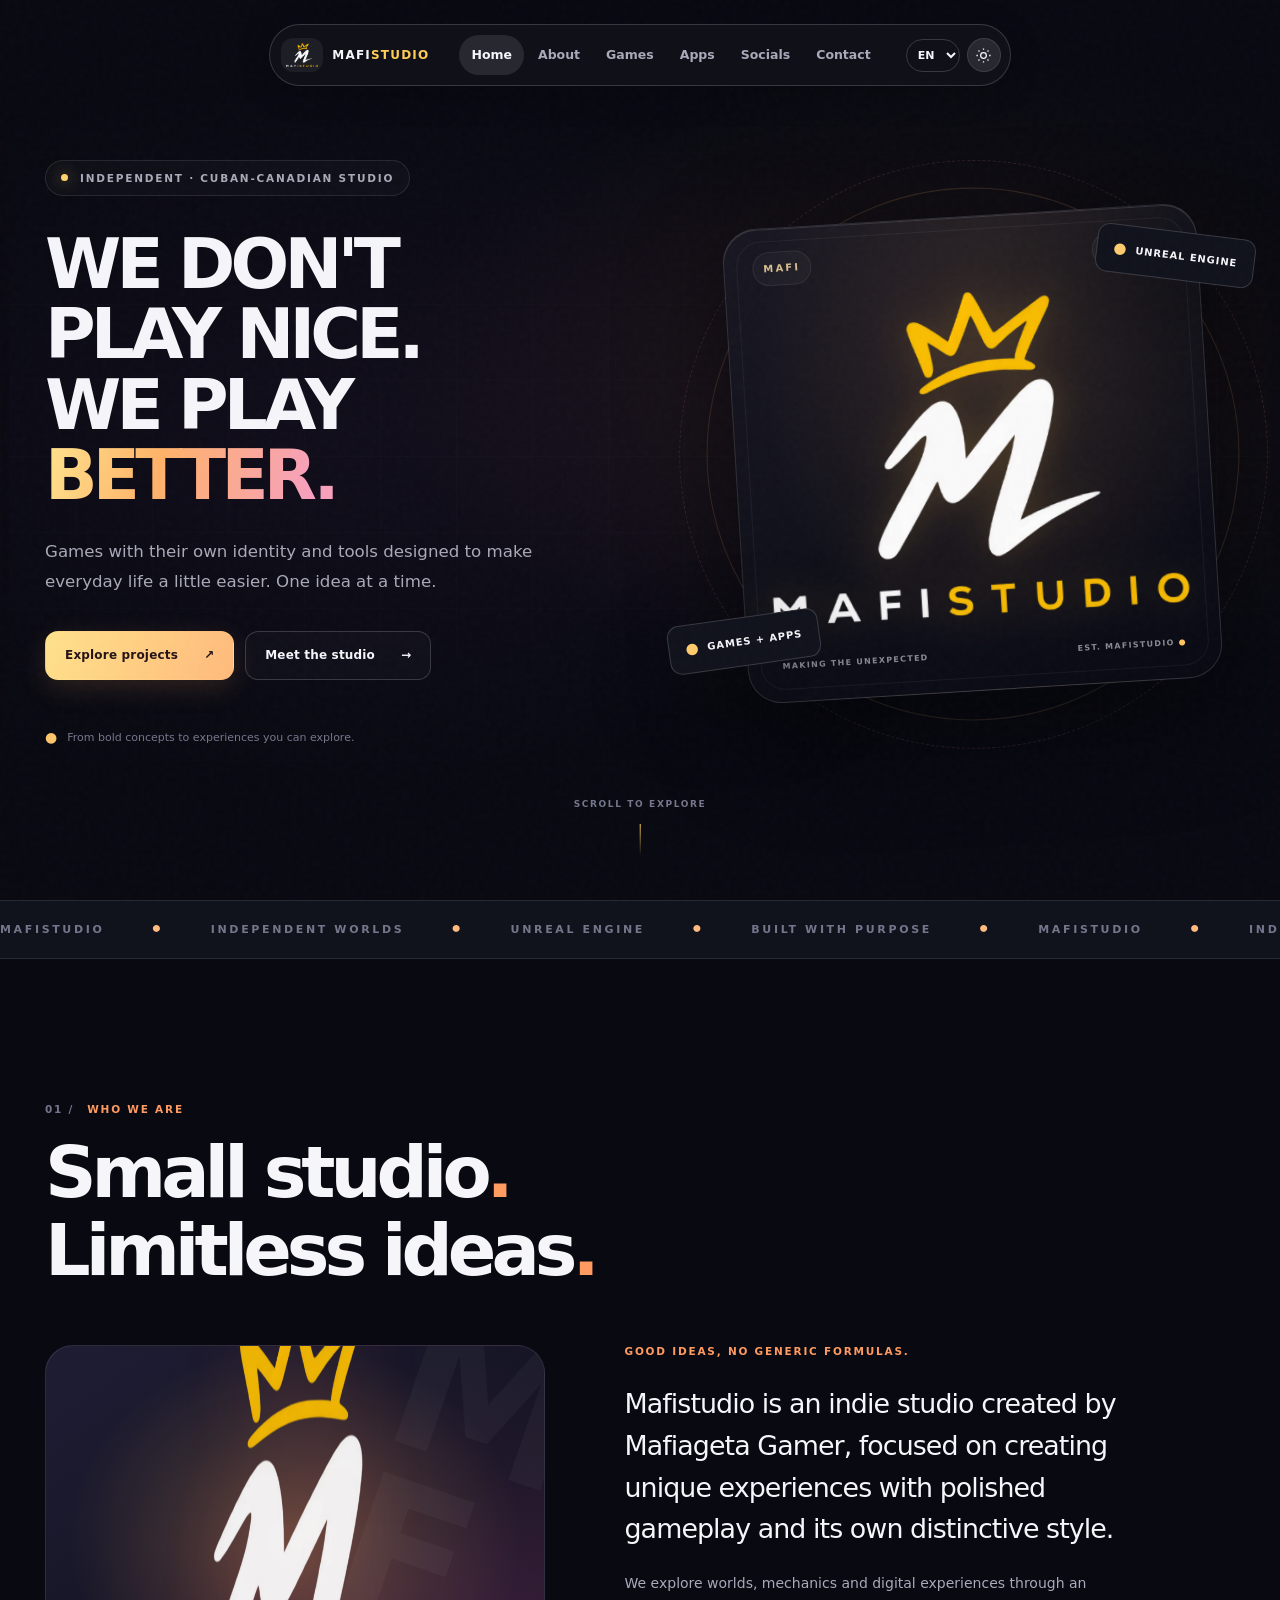
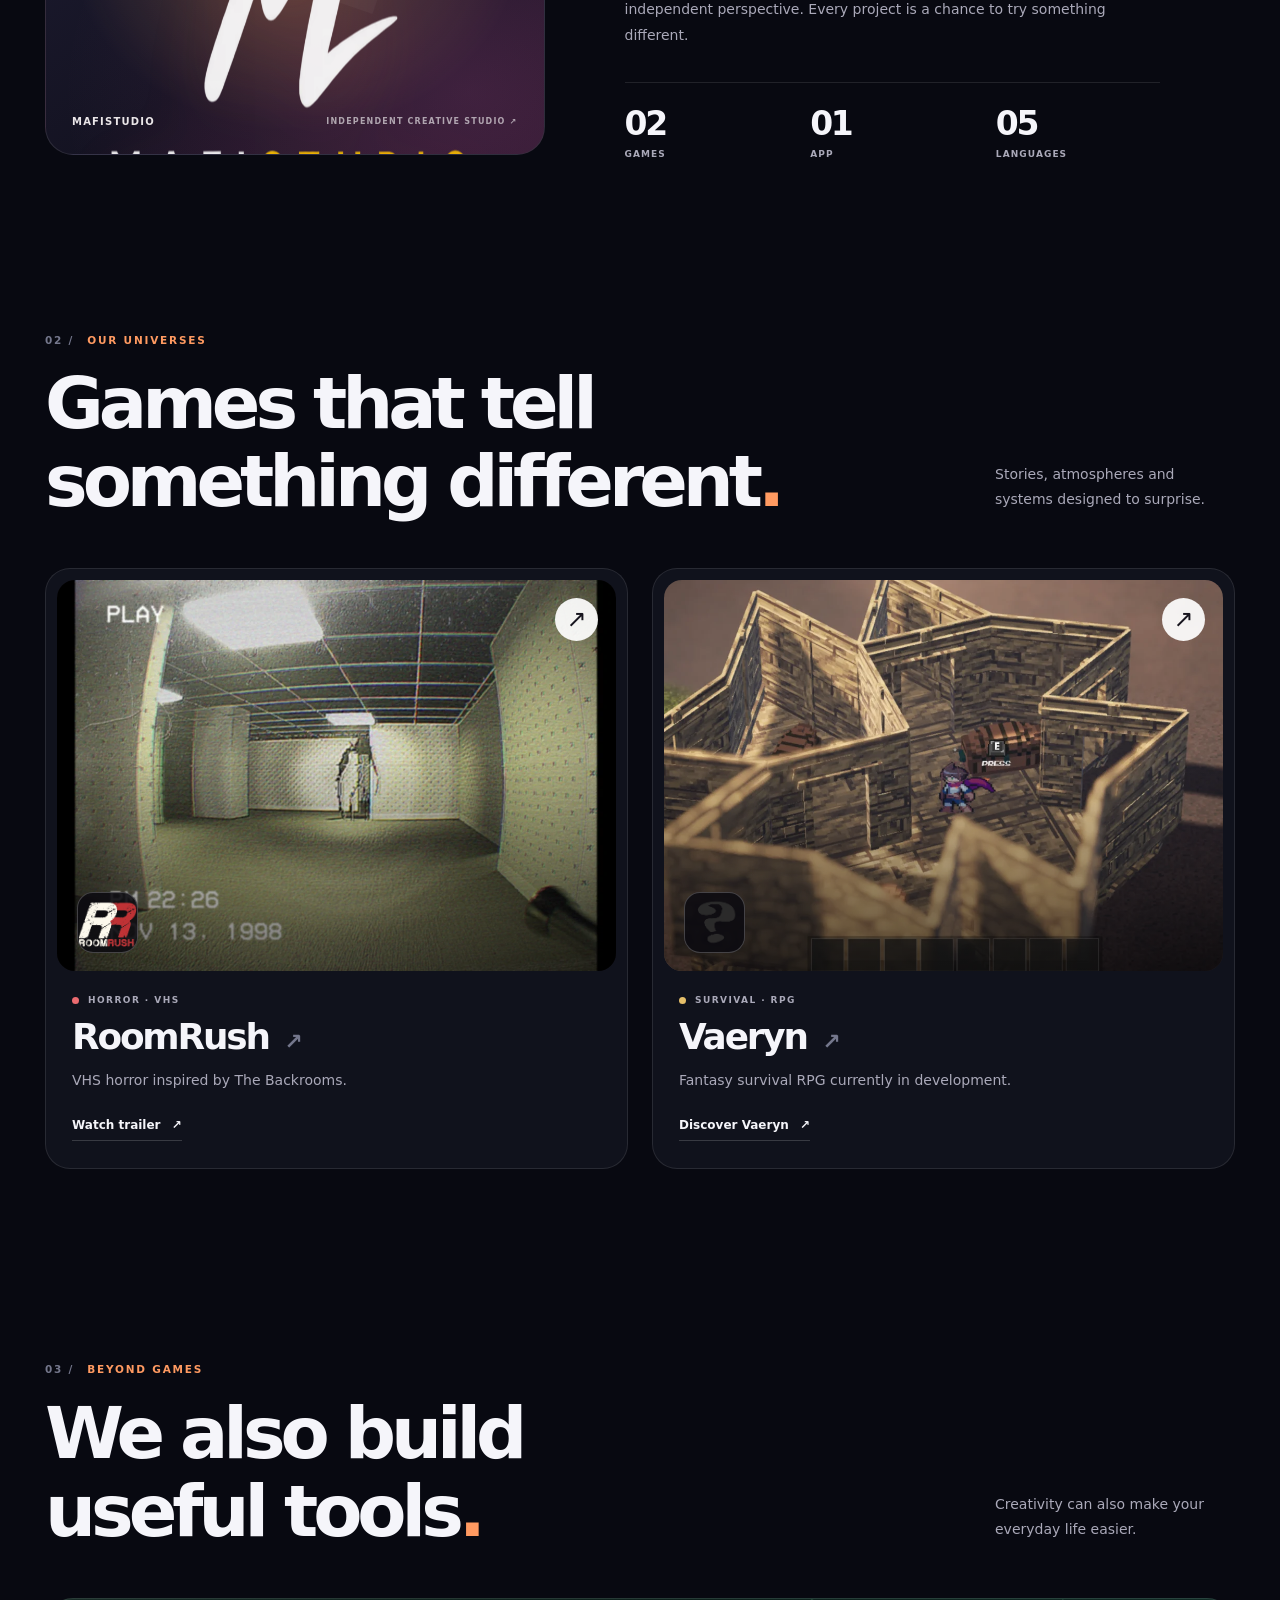
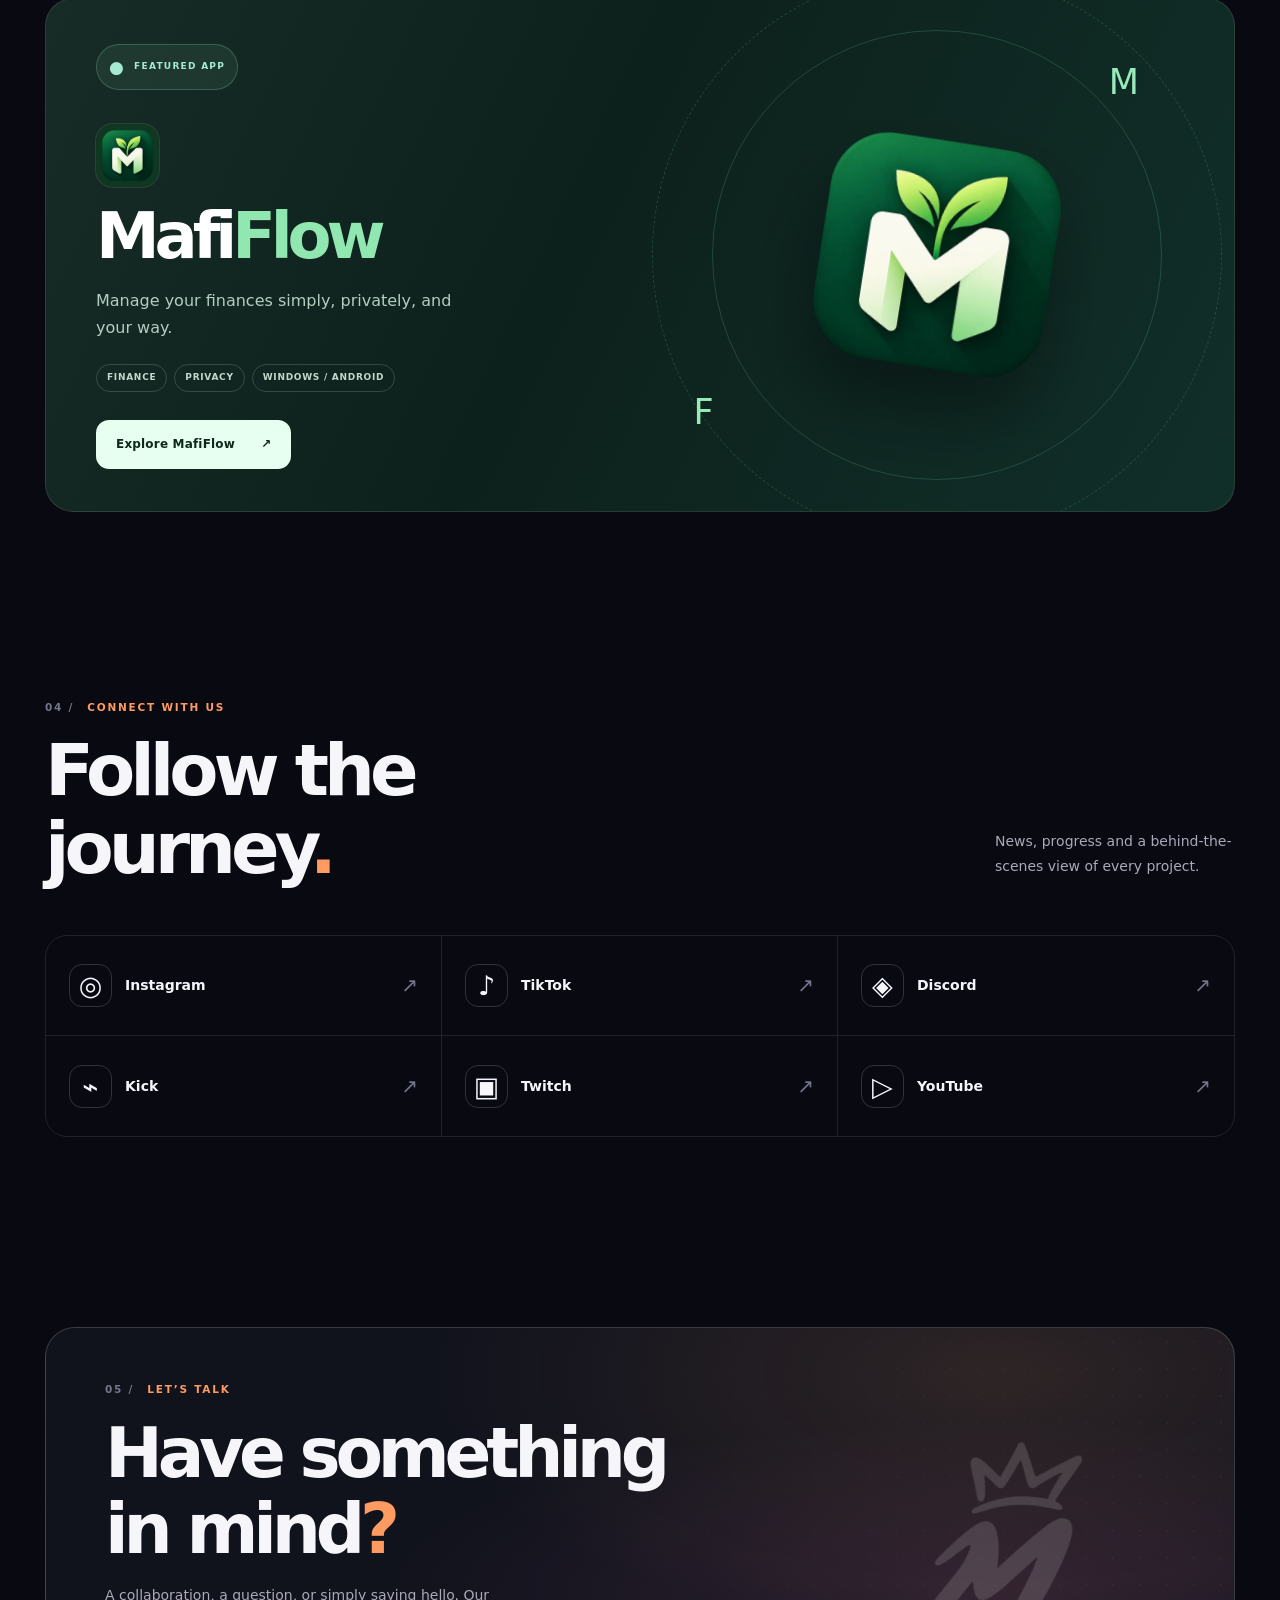
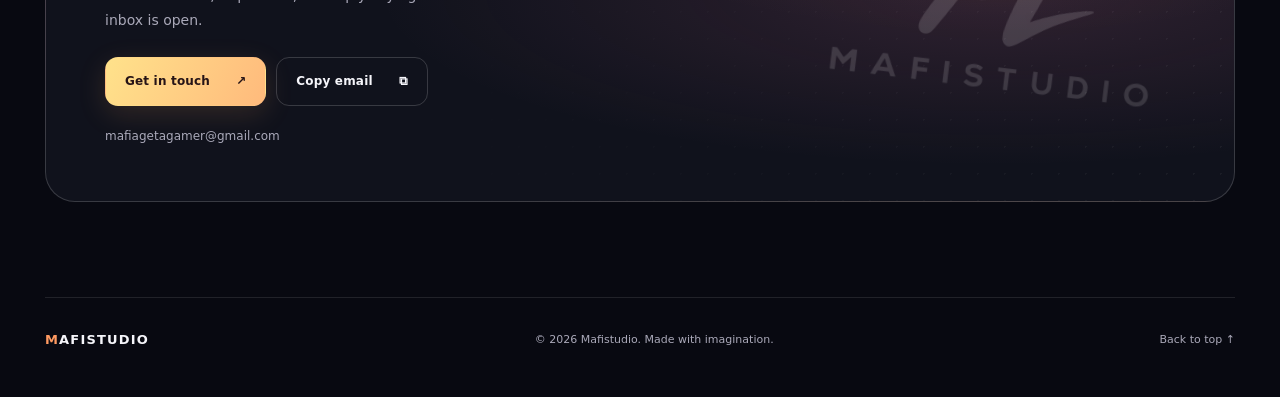
==== commit 7e174cf1: "Add files via upload" ====
--- a/index.html
+++ b/index.html
@@ -23,7 +23,7 @@
   <header class="site-header" id="top">
     <nav class="nav-pill" aria-label="Navegación principal">
       <a class="brand" href="#top" aria-label="Mafistudio — Inicio">
-        <span class="brand-icon" aria-hidden="true"><span>♛</span></span>
+        <span class="brand-icon" aria-hidden="true"><img src="assets/mafistudio-logo.webp" alt="" width="34" height="26"></span>
         <span>MAFI<span class="brand-studio">STUDIO</span></span>
       </a>
       <button class="mobile-menu" type="button" id="menuToggle" aria-expanded="false" aria-controls="navLinks" data-i18n-aria-label="toggle_menu" aria-label="Abrir menú">
@@ -56,39 +56,39 @@
       <div class="hero-content container">
         <div class="hero-copy" data-reveal>
           <div class="eyebrow"><span class="eyebrow-dot"></span><span data-i18n="hero_eyebrow">ESTUDIO INDEPENDIENTE · CUBANO-CANADIENSE</span></div>
-          <h1 id="hero-title"><span data-i18n="hero_title_1">Imaginamos.</span><br><span data-i18n="hero_title_2">Construimos.</span><br><span class="gradient-text" data-i18n="hero_title_3">Creamos mundos.</span></h1>
+          <h1 id="hero-title"><span data-i18n="hero_title_1">WE DON'T PLAY NICE.</span><br><span data-i18n="hero_title_2">WE PLAY</span><br><span class="gradient-text" data-i18n="hero_title_3">BETTER.</span></h1>
           <p class="hero-description" data-i18n="hero_description">Videojuegos con identidad propia y herramientas pensadas para hacer la vida un poco más sencilla. Una idea a la vez.</p>
           <div class="hero-actions">
             <a class="button button-primary" href="#games"><span data-i18n="cta_projects">Explorar proyectos</span><span aria-hidden="true">↗</span></a>
             <a class="button button-outline" href="#about"><span data-i18n="cta_about">Conoce el estudio</span><span aria-hidden="true">→</span></a>
           </div>
-          <div class="hero-mini"><span class="mini-star" aria-hidden="true">✦</span><span data-i18n="hero_bottom">De conceptos atrevidos a experiencias que puedes explorar.</span></div>
+          <div class="hero-mini"><span class="mini-star" aria-hidden="true">●</span><span data-i18n="hero_bottom">De conceptos atrevidos a experiencias que puedes explorar.</span></div>
         </div>
         <div class="hero-art" data-reveal>
           <div class="orbit orbit-one" aria-hidden="true"></div><div class="orbit orbit-two" aria-hidden="true"></div>
           <div class="logo-card" id="logoCard">
             <div class="logo-card-shine" aria-hidden="true"></div>
-            <span class="logo-card-corner corner-a" aria-hidden="true">✳</span><span class="logo-card-corner corner-b" aria-hidden="true">✧</span>
+            <span class="logo-card-corner corner-a" aria-hidden="true">MAFI</span><span class="logo-card-corner corner-b" aria-hidden="true">STUDIO</span>
             <img src="assets/mafistudio-logo.webp" alt="Logo de Mafistudio, una M blanca con una corona dorada" width="650" height="505" fetchpriority="high">
             <div class="logo-card-foot"><span data-i18n="logo_card_label">MAKING THE UNEXPECTED</span><span>EST. MAFISTUDIO <span class="yellow-dot">●</span></span></div>
           </div>
-          <div class="floating-tag tag-1"><span aria-hidden="true">✦</span> <span>UNREAL ENGINE</span></div>
-          <div class="floating-tag tag-2"><span aria-hidden="true">◈</span> <span>GAMES + APPS</span></div>
+          <div class="floating-tag tag-1"><span aria-hidden="true">●</span> <span>UNREAL ENGINE</span></div>
+          <div class="floating-tag tag-2"><span aria-hidden="true">●</span> <span>GAMES + APPS</span></div>
         </div>
       </div>
       <a class="scroll-indicator" href="#about"><span data-i18n="scroll_text">DESLIZA PARA EXPLORAR</span><span class="scroll-line" aria-hidden="true"></span></a>
     </section>
 
     <div class="marquee-strip" aria-label="Mafistudio · Games · Apps"><div class="marquee-track" aria-hidden="true">
-      <span>MAFISTUDIO <i>✳</i> INDEPENDENT WORLDS <i>✳</i> UNREAL ENGINE <i>✳</i> BUILT WITH PURPOSE <i>✳</i>&nbsp;</span>
-      <span>MAFISTUDIO <i>✳</i> INDEPENDENT WORLDS <i>✳</i> UNREAL ENGINE <i>✳</i> BUILT WITH PURPOSE <i>✳</i>&nbsp;</span>
+      <span>MAFISTUDIO <i>•</i> INDEPENDENT WORLDS <i>•</i> UNREAL ENGINE <i>•</i> BUILT WITH PURPOSE <i>•</i>&nbsp;</span>
+      <span>MAFISTUDIO <i>•</i> INDEPENDENT WORLDS <i>•</i> UNREAL ENGINE <i>•</i> BUILT WITH PURPOSE <i>•</i>&nbsp;</span>
     </div></div>
 
     <section class="about-section section-shell container" id="about" aria-labelledby="about-title">
       <div class="section-heading" data-reveal><div class="section-kicker"><span class="section-index">01 /</span> <span data-i18n="section_about_kicker">QUIÉNES SOMOS</span></div><h2 id="about-title" data-i18n="about_headline">Un estudio pequeño.<br>Ideas sin límites.</h2></div>
       <div class="about-layout">
         <div class="about-visual" data-reveal>
-          <div class="about-visual-inner"><div class="about-ambient"></div><span class="huge-star" aria-hidden="true">✳</span><span class="about-outline" aria-hidden="true">M<br>F</span><div class="about-visual-bottom"><span>MAFISTUDIO</span><span>INDEPENDENT CREATIVE STUDIO ↗</span></div></div>
+          <div class="about-visual-inner"><div class="about-ambient"></div><img class="about-logo-mark" src="assets/mafistudio-logo.webp" alt="" width="650" height="505" aria-hidden="true"><span class="about-outline" aria-hidden="true">M<br>F</span><div class="about-visual-bottom"><span>MAFISTUDIO</span><span>INDEPENDENT CREATIVE STUDIO ↗</span></div></div>
         </div>
         <div class="about-info" data-reveal>
           <span class="small-label" data-i18n="about_label">BUENAS IDEAS, SIN FÓRMULAS GENÉRICAS.</span>
@@ -121,8 +121,8 @@
     <section class="apps-section section-shell container" id="apps" aria-labelledby="apps-title">
       <div class="section-heading heading-split" data-reveal><div><div class="section-kicker"><span class="section-index">03 /</span> <span data-i18n="section_apps_kicker">MÁS ALLÁ DE LOS JUEGOS</span></div><h2 id="apps-title" data-i18n="apps_headline">También creamos<br>herramientas útiles<span class="dot-accent">.</span></h2></div><p class="heading-side" data-i18n="apps_intro">La creatividad también puede hacer más sencillo tu día a día.</p></div>
       <article class="app-feature" data-reveal>
-        <div class="app-feature-copy"><span class="app-badge"><span aria-hidden="true">✦</span> <span data-i18n="app_badge">APLICACIÓN DESTACADA</span></span><div class="app-small-icon"><img src="MafiFlow.png" alt="Icono de MafiFlow" loading="lazy" width="74" height="74"></div><h3>Mafi<span>Flow</span></h3><p data-i18n="mafiflow_description">Administra tus finanzas de forma simple, privada y a tu manera.</p><div class="app-chips"><span data-i18n="chip_finance">FINANZAS</span><span data-i18n="chip_privacy">PRIVACIDAD</span><span>WINDOWS / ANDROID</span></div><a class="button button-dark" href="https://mafiageta.itch.io/mafiflow" target="_blank" rel="noopener noreferrer"><span data-i18n="mafiflow_cta">Conocer MafiFlow</span><span aria-hidden="true">↗</span></a></div>
-        <div class="app-feature-art" aria-hidden="true"><div class="app-art-ring ring1"></div><div class="app-art-ring ring2"></div><div class="app-hero-icon"><img src="assets/mafiflow-preview.webp" alt="" width="500" height="500" loading="lazy"></div><span class="app-deco deco-one">✳</span><span class="app-deco deco-two">✦</span></div>
+        <div class="app-feature-copy"><span class="app-badge"><span aria-hidden="true">●</span> <span data-i18n="app_badge">APLICACIÓN DESTACADA</span></span><div class="app-small-icon"><img src="MafiFlow.png" alt="Icono de MafiFlow" loading="lazy" width="74" height="74"></div><h3>Mafi<span>Flow</span></h3><p data-i18n="mafiflow_description">Administra tus finanzas de forma simple, privada y a tu manera.</p><div class="app-chips"><span data-i18n="chip_finance">FINANZAS</span><span data-i18n="chip_privacy">PRIVACIDAD</span><span>WINDOWS / ANDROID</span></div><a class="button button-dark" href="https://mafiageta.itch.io/mafiflow" target="_blank" rel="noopener noreferrer"><span data-i18n="mafiflow_cta">Conocer MafiFlow</span><span aria-hidden="true">↗</span></a></div>
+        <div class="app-feature-art" aria-hidden="true"><div class="app-art-ring ring1"></div><div class="app-art-ring ring2"></div><div class="app-hero-icon"><img src="assets/mafiflow-preview.webp" alt="" width="500" height="500" loading="lazy"></div><span class="app-deco deco-one">M</span><span class="app-deco deco-two">F</span></div>
       </article>
     </section>
 
@@ -139,11 +139,11 @@
     </section>
 
     <section class="contact-section section-shell container" id="contact" aria-labelledby="contact-title">
-      <div class="contact-card" data-reveal><div class="contact-light" aria-hidden="true"></div><div class="contact-art" aria-hidden="true">✳</div><div class="contact-content"><span class="section-kicker"><span class="section-index">05 /</span> <span data-i18n="section_contact_kicker">HABLEMOS</span></span><h2 id="contact-title" data-i18n="contact_headline">¿Tienes algo<br>en mente<span class="dot-accent">?</span></h2><p data-i18n="contact_description">Una colaboración, una pregunta o simplemente un saludo. Nuestra bandeja de entrada está abierta.</p><div class="contact-buttons"><a class="button button-primary" href="mailto:mafiagetagamer@gmail.com"><span data-i18n="contact_cta">Escríbenos</span><span aria-hidden="true">↗</span></a><button type="button" class="button button-ghost" id="copyEmail" aria-live="polite"><span data-i18n="copy_email">Copiar correo</span><span aria-hidden="true">⧉</span></button></div><a class="contact-email" href="mailto:mafiagetagamer@gmail.com">mafiagetagamer@gmail.com</a></div></div>
+      <div class="contact-card" data-reveal><div class="contact-light" aria-hidden="true"></div><div class="contact-art" aria-hidden="true"><img src="assets/mafistudio-logo.webp" alt="" width="650" height="505"></div><div class="contact-content"><span class="section-kicker"><span class="section-index">05 /</span> <span data-i18n="section_contact_kicker">HABLEMOS</span></span><h2 id="contact-title" data-i18n="contact_headline">¿Tienes algo<br>en mente<span class="dot-accent">?</span></h2><p data-i18n="contact_description">Una colaboración, una pregunta o simplemente un saludo. Nuestra bandeja de entrada está abierta.</p><div class="contact-buttons"><a class="button button-primary" href="mailto:mafiagetagamer@gmail.com"><span data-i18n="contact_cta">Escríbenos</span><span aria-hidden="true">↗</span></a><button type="button" class="button button-ghost" id="copyEmail" aria-live="polite"><span data-i18n="copy_email">Copiar correo</span><span aria-hidden="true">⧉</span></button></div><a class="contact-email" href="mailto:mafiagetagamer@gmail.com">mafiagetagamer@gmail.com</a></div></div>
     </section>
   </main>
 
-  <footer class="footer container"><a class="footer-brand" href="#top">✳ MAFISTUDIO</a><p><span>© </span><span id="copyrightYear">2026</span> <span data-i18n="footer_text">Mafistudio. Creado con imaginación.</span></p><a class="back-to-top" href="#top"><span data-i18n="back_to_top">Volver arriba</span> ↑</a></footer>
+  <footer class="footer container"><a class="footer-brand" href="#top">MAFISTUDIO</a><p><span>© </span><span id="copyrightYear">2026</span> <span data-i18n="footer_text">Mafistudio. Creado con imaginación.</span></p><a class="back-to-top" href="#top"><span data-i18n="back_to_top">Volver arriba</span> ↑</a></footer>
   <script src="assets/app.js" defer></script>
 </body>
 </html>
--- a/assets/styles.css
+++ b/assets/styles.css
@@ -4,15 +4,15 @@
 :root[data-theme="light"]{--bg:#f7f5f0;--surface:#fffefa;--surface-2:#f5f0e9;--ink:#151321;--muted:#585969;--muted-2:#777683;--line:rgba(19,17,28,.12);--line-strong:rgba(19,17,28,.2);--gold:#b87a12;--orange:#df753c;--pink:#c96191;--nav:rgba(255,253,249,.9);--shadow:0 30px 90px rgba(62,38,39,.08);color-scheme:light}
 *,*::before,*::after{box-sizing:border-box}html{scroll-behavior:smooth;scroll-padding-top:105px}body{margin:0;min-width:320px;font-family:Inter,"Segoe UI",system-ui,-apple-system,BlinkMacSystemFont,sans-serif;line-height:1.55;color:var(--ink);background:var(--bg);overflow-x:hidden;-webkit-font-smoothing:antialiased;transition:background-color .4s,color .4s}a{color:inherit;text-decoration:none}button,select{font:inherit}button{cursor:pointer}img{max-width:100%;display:block}::selection{background:#ffa461;color:#121019}:focus-visible{outline:2px solid #ffc655;outline-offset:4px}.visually-hidden{position:absolute;width:1px;height:1px;overflow:hidden;clip:rect(0,0,0,0);white-space:nowrap}.skip-link{position:fixed;top:-100px;left:20px;z-index:1000;padding:12px 20px;border-radius:14px;background:var(--ink);color:var(--bg)}.skip-link:focus{top:15px}.container{width:min(1190px,calc(100% - 88px));margin-inline:auto}.section-shell{position:relative}.noise-layer{position:fixed;inset:0;z-index:50;pointer-events:none;opacity:.13;background-image:url("data:image/svg+xml,%3Csvg viewBox='0 0 180 180' xmlns='http://www.w3.org/2000/svg'%3E%3Cfilter id='n'%3E%3CfeTurbulence type='fractalNoise' baseFrequency='.85' numOctaves='3' stitchTiles='stitch'/%3E%3C/filter%3E%3Crect width='100%25' height='100%25' filter='url(%23n)' opacity='.18'/%3E%3C/svg%3E")}.site-frame{pointer-events:none;position:fixed;inset:0;z-index:40;border:9px solid rgba(11,10,18,.64)}[data-theme="light"] .site-frame{border-color:rgba(255,255,255,.75)}
 /* Navigation: floating pill, restrained controls */
-.site-header{position:fixed;z-index:100;top:24px;left:0;right:0;pointer-events:none}.nav-pill{pointer-events:auto;width:max-content;max-width:calc(100% - 56px);min-height:62px;margin:auto;display:flex;align-items:center;gap:23px;padding:7px 9px 7px 11px;border:1px solid var(--line-strong);border-radius:100px;background:var(--nav);box-shadow:0 8px 35px rgba(0,0,0,.16);backdrop-filter:blur(25px);-webkit-backdrop-filter:blur(25px)}.brand{font-size:12px;font-weight:850;letter-spacing:.10em;display:inline-flex;align-items:center;gap:9px;white-space:nowrap;padding-right:7px}.brand-studio{color:var(--gold)}.brand-icon{display:grid;place-items:center;width:34px;height:34px;border-radius:11px;background:linear-gradient(135deg,#ffe090,#f79f48);color:#1b1018;font-size:28px;line-height:1}.brand-icon span{transform:translateY(-2px)}.nav-links{display:flex;gap:2px;align-items:center}.nav-link{font-size:12.5px;font-weight:650;white-space:nowrap;color:var(--muted);border-radius:100px;padding:10px 12px;transition:color .25s,background .25s}.nav-link:hover,.nav-link.is-active{color:var(--ink);background:var(--line)}.nav-tools{display:flex;align-items:center;gap:7px}.language-selector{background:transparent;border:1px solid var(--line-strong);border-radius:100px;color:var(--ink);font-weight:750;padding:8px 7px;font-size:11px;outline:none;cursor:pointer}.language-selector option{background:var(--surface);color:var(--ink)}.theme-toggle{background:var(--line);border:1px solid var(--line);color:var(--ink);width:34px;height:34px;border-radius:50%;display:grid;place-items:center;transition:transform .3s}.theme-toggle:hover{transform:rotate(25deg)}.theme-toggle svg{width:17px;height:17px}.moon-icon{display:none}[data-theme="light"] .sun-icon{display:none}[data-theme="light"] .moon-icon{display:block}.mobile-menu{display:none}
+.site-header{position:fixed;z-index:100;top:24px;left:0;right:0;pointer-events:none}.nav-pill{pointer-events:auto;width:max-content;max-width:calc(100% - 56px);min-height:62px;margin:auto;display:flex;align-items:center;gap:23px;padding:7px 9px 7px 11px;border:1px solid var(--line-strong);border-radius:100px;background:var(--nav);box-shadow:0 8px 35px rgba(0,0,0,.16);backdrop-filter:blur(25px);-webkit-backdrop-filter:blur(25px)}.brand{font-size:12px;font-weight:850;letter-spacing:.10em;display:inline-flex;align-items:center;gap:9px;white-space:nowrap;padding-right:7px}.brand-studio{color:var(--gold)}.brand-icon{display:grid;place-items:center;width:42px;height:34px;border-radius:12px;background:rgba(255,255,255,.06);padding:4px 5px;overflow:hidden}.brand-icon img{width:100%;height:100%;object-fit:contain;display:block}.nav-links{display:flex;gap:2px;align-items:center}.nav-link{font-size:12.5px;font-weight:650;white-space:nowrap;color:var(--muted);border-radius:100px;padding:10px 12px;transition:color .25s,background .25s}.nav-link:hover,.nav-link.is-active{color:var(--ink);background:var(--line)}.nav-tools{display:flex;align-items:center;gap:7px}.language-selector{background:transparent;border:1px solid var(--line-strong);border-radius:100px;color:var(--ink);font-weight:750;padding:8px 7px;font-size:11px;outline:none;cursor:pointer}.language-selector option{background:var(--surface);color:var(--ink)}.theme-toggle{background:var(--line);border:1px solid var(--line);color:var(--ink);width:34px;height:34px;border-radius:50%;display:grid;place-items:center;transition:transform .3s}.theme-toggle:hover{transform:rotate(25deg)}.theme-toggle svg{width:17px;height:17px}.moon-icon{display:none}[data-theme="light"] .sun-icon{display:none}[data-theme="light"] .moon-icon{display:block}.mobile-menu{display:none}
 /* Hero */
-.hero{min-height:min(885px,100svh);min-height:max(740px,100svh);display:flex;align-items:center;isolation:isolate;overflow:hidden}.hero-backdrop{position:absolute;inset:0;overflow:hidden;pointer-events:none;z-index:-1;background:radial-gradient(ellipse at 76% 42%,rgba(220,115,64,.10),transparent 43%),radial-gradient(ellipse at 25% 48%,rgba(166,88,193,.075),transparent 52%)}.hero-backdrop canvas{position:absolute;inset:0;width:100%;height:100%;opacity:.55}.backdrop-glow{position:absolute;inset:0;background:linear-gradient(90deg,var(--bg) 2%,transparent 52%,var(--bg) 100%);opacity:.45}.hero-grid{position:absolute;inset:0;background-image:linear-gradient(var(--line) 1px,transparent 1px),linear-gradient(90deg,var(--line) 1px,transparent 1px);background-size:76px 76px;mask-image:linear-gradient(180deg,transparent 2%,black 52%,transparent 98%);opacity:.14}.hero-content{padding-top:118px;padding-bottom:110px;display:grid;grid-template-columns:1.09fr .91fr;gap:38px;align-items:center}.hero-copy{position:relative;z-index:1}.eyebrow,.section-kicker,.small-label{font-size:10.5px;font-weight:800;letter-spacing:.17em;text-transform:uppercase}.eyebrow{display:inline-flex;align-items:center;gap:12px;color:var(--muted);padding:9px 15px;border:1px solid var(--line);border-radius:100px;background:rgba(255,255,255,.025)}.eyebrow-dot{width:7px;height:7px;border-radius:50%;background:#ffd26d;box-shadow:0 0 15px rgba(255,211,112,.65)}.hero h1{font-size:clamp(3.7rem,6vw,6.45rem);font-weight:750;letter-spacing:-.081em;line-height:1.07;margin:33px 0 26px;max-width:780px}.gradient-text{background:linear-gradient(105deg,#ffe38d 1%,#ffb369 39%,#f7a0bc 89%);-webkit-background-clip:text;background-clip:text;-webkit-text-fill-color:transparent}.hero-description{color:var(--muted);font-size:clamp(1rem,1.3vw,1.17rem);line-height:1.8;max-width:525px;margin:0}.hero-actions{display:flex;flex-wrap:wrap;gap:11px;margin-top:34px}.button{display:inline-flex;justify-content:center;align-items:center;gap:26px;min-height:49px;padding:12px 19px;border-radius:13px;font-size:12px;font-weight:800;letter-spacing:.015em;white-space:nowrap;transition:transform .27s,background .27s,box-shadow .27s;border:1px solid transparent}.button:hover{transform:translateY(-3px)}.button-primary{background:linear-gradient(115deg,#ffe28b,#ffba7c);color:#251316;box-shadow:0 8px 28px rgba(250,169,92,.15)}.button-primary:hover{box-shadow:0 12px 37px rgba(250,169,92,.26)}.button-outline{border-color:var(--line-strong);background:rgba(255,255,255,.025);color:var(--ink)}.button-outline:hover{background:var(--line)}.hero-mini{display:flex;align-items:center;gap:10px;margin-top:47px;color:var(--muted-2);font-size:11px}.mini-star{font-size:20px;color:#ffc56a}.hero-art{position:relative;display:grid;place-items:center;height:575px;perspective:1100px}.logo-card{position:relative;width:min(100%,475px);aspect-ratio:.93;max-height:475px;display:flex;flex-direction:column;justify-content:center;align-items:center;border:1px solid rgba(255,255,255,.13);border-radius:34px;background:radial-gradient(ellipse at 55% 30%,rgba(255,171,101,.13),transparent 65%),linear-gradient(155deg,rgba(25,25,36,.88),rgba(9,10,19,.95));box-shadow:0 35px 110px rgba(0,0,0,.42),inset 0 1px rgba(255,255,255,.12);overflow:hidden;transform:rotate(-3.5deg);transition:transform .55s cubic-bezier(.2,.8,.2,1)}.logo-card::after{content:"";position:absolute;inset:12px;border:1px solid rgba(255,255,255,.055);border-radius:25px;pointer-events:none}.logo-card img{width:88%;max-height:360px;object-fit:contain;filter:drop-shadow(0 0 18px rgba(255,193,73,.18));position:relative;z-index:2}.logo-card-shine{position:absolute;inset:-50%;background:linear-gradient(120deg,transparent 46%,rgba(255,255,255,.06) 50%,transparent 54%);transform:translateX(-50%);animation:shine 9s ease-in-out infinite}.logo-card-corner{position:absolute;color:rgba(255,193,106,.85);font-size:35px}.corner-a{top:23px;left:28px}.corner-b{top:24px;right:27px}.logo-card-foot{display:flex;justify-content:space-between;gap:10px;position:absolute;bottom:29px;left:34px;right:34px;color:rgba(246,240,247,.55);font-size:8px;letter-spacing:.16em;font-weight:800;z-index:2}.yellow-dot{color:#ffc463}.orbit{position:absolute;width:95%;aspect-ratio:1;border:1px solid rgba(255,186,114,.15);border-radius:50%;transform:rotate(25deg) scale(1.07);pointer-events:none}.orbit-two{width:110%;border-style:dashed;border-color:rgba(244,145,182,.14);transform:rotate(-34deg) scale(1.02)}.floating-tag{position:absolute;padding:12px 16px;background:var(--surface);border:1px solid var(--line-strong);border-radius:12px;box-shadow:var(--shadow);font-weight:800;font-size:10px;letter-spacing:.09em;z-index:3;display:flex;align-items:center;gap:8px}.floating-tag span:first-child{font-size:17px;color:#ffcb6e}.tag-1{top:65px;right:-20px;transform:rotate(7deg)}.tag-2{bottom:75px;left:-43px;transform:rotate(-8deg)}.scroll-indicator{position:absolute;bottom:44px;left:50%;transform:translateX(-50%);display:flex;flex-direction:column;align-items:center;gap:12px;color:var(--muted-2);font-size:9px;font-weight:850;letter-spacing:.18em}.scroll-line{width:1px;height:32px;background:linear-gradient(var(--gold),transparent);animation:scrollGlow 2.5s ease-in-out infinite}
+.hero{min-height:min(885px,100svh);min-height:max(740px,100svh);display:flex;align-items:center;isolation:isolate;overflow:hidden}.hero-backdrop{position:absolute;inset:0;overflow:hidden;pointer-events:none;z-index:-1;background:radial-gradient(ellipse at 76% 42%,rgba(220,115,64,.10),transparent 43%),radial-gradient(ellipse at 25% 48%,rgba(166,88,193,.075),transparent 52%)}.hero-backdrop canvas{position:absolute;inset:0;width:100%;height:100%;opacity:.55}.backdrop-glow{position:absolute;inset:0;background:linear-gradient(90deg,var(--bg) 2%,transparent 52%,var(--bg) 100%);opacity:.45}.hero-grid{position:absolute;inset:0;background-image:linear-gradient(var(--line) 1px,transparent 1px),linear-gradient(90deg,var(--line) 1px,transparent 1px);background-size:76px 76px;mask-image:linear-gradient(180deg,transparent 2%,black 52%,transparent 98%);opacity:.14}.hero-content{padding-top:118px;padding-bottom:110px;display:grid;grid-template-columns:1.09fr .91fr;gap:38px;align-items:center}.hero-copy{position:relative;z-index:1}.eyebrow,.section-kicker,.small-label{font-size:10.5px;font-weight:800;letter-spacing:.17em;text-transform:uppercase}.eyebrow{display:inline-flex;align-items:center;gap:12px;color:var(--muted);padding:9px 15px;border:1px solid var(--line);border-radius:100px;background:rgba(255,255,255,.025)}.eyebrow-dot{width:7px;height:7px;border-radius:50%;background:#ffd26d;box-shadow:0 0 15px rgba(255,211,112,.65)}.hero h1{font-size:clamp(3.15rem,5.4vw,5.5rem);font-weight:780;letter-spacing:-.07em;line-height:1.02;margin:33px 0 26px;max-width:920px;text-wrap:balance}.gradient-text{background:linear-gradient(105deg,#ffe38d 1%,#ffb369 39%,#f7a0bc 89%);-webkit-background-clip:text;background-clip:text;-webkit-text-fill-color:transparent}.hero-description{color:var(--muted);font-size:clamp(1rem,1.3vw,1.17rem);line-height:1.8;max-width:525px;margin:0}.hero-actions{display:flex;flex-wrap:wrap;gap:11px;margin-top:34px}.button{display:inline-flex;justify-content:center;align-items:center;gap:26px;min-height:49px;padding:12px 19px;border-radius:13px;font-size:12px;font-weight:800;letter-spacing:.015em;white-space:nowrap;transition:transform .27s,background .27s,box-shadow .27s;border:1px solid transparent}.button:hover{transform:translateY(-3px)}.button-primary{background:linear-gradient(115deg,#ffe28b,#ffba7c);color:#251316;box-shadow:0 8px 28px rgba(250,169,92,.15)}.button-primary:hover{box-shadow:0 12px 37px rgba(250,169,92,.26)}.button-outline{border-color:var(--line-strong);background:rgba(255,255,255,.025);color:var(--ink)}.button-outline:hover{background:var(--line)}.hero-mini{display:flex;align-items:center;gap:10px;margin-top:47px;color:var(--muted-2);font-size:11px}.mini-star{font-size:14px;color:#ffc56a}.hero-art{position:relative;display:grid;place-items:center;height:575px;perspective:1100px}.logo-card{position:relative;width:min(100%,475px);aspect-ratio:.93;max-height:475px;display:flex;flex-direction:column;justify-content:center;align-items:center;border:1px solid rgba(255,255,255,.13);border-radius:34px;background:radial-gradient(ellipse at 55% 30%,rgba(255,171,101,.13),transparent 65%),linear-gradient(155deg,rgba(25,25,36,.88),rgba(9,10,19,.95));box-shadow:0 35px 110px rgba(0,0,0,.42),inset 0 1px rgba(255,255,255,.12);overflow:hidden;transform:rotate(-3.5deg);transition:transform .55s cubic-bezier(.2,.8,.2,1)}.logo-card::after{content:"";position:absolute;inset:12px;border:1px solid rgba(255,255,255,.055);border-radius:25px;pointer-events:none}.logo-card img{width:88%;max-height:360px;object-fit:contain;filter:drop-shadow(0 0 18px rgba(255,193,73,.18));position:relative;z-index:2}.logo-card-shine{position:absolute;inset:-50%;background:linear-gradient(120deg,transparent 46%,rgba(255,255,255,.06) 50%,transparent 54%);transform:translateX(-50%);animation:shine 9s ease-in-out infinite}.logo-card-corner{position:absolute;color:rgba(255,226,169,.82);font-size:10px;font-weight:800;letter-spacing:.22em;text-transform:uppercase;padding:8px 10px;border:1px solid rgba(255,255,255,.08);border-radius:999px;background:rgba(255,255,255,.03)}.corner-a{top:23px;left:28px}.corner-b{top:24px;right:27px}.logo-card-foot{display:flex;justify-content:space-between;gap:10px;position:absolute;bottom:29px;left:34px;right:34px;color:rgba(246,240,247,.55);font-size:8px;letter-spacing:.16em;font-weight:800;z-index:2}.yellow-dot{color:#ffc463}.orbit{position:absolute;width:95%;aspect-ratio:1;border:1px solid rgba(255,186,114,.15);border-radius:50%;transform:rotate(25deg) scale(1.07);pointer-events:none}.orbit-two{width:110%;border-style:dashed;border-color:rgba(244,145,182,.14);transform:rotate(-34deg) scale(1.02)}.floating-tag{position:absolute;padding:12px 16px;background:var(--surface);border:1px solid var(--line-strong);border-radius:12px;box-shadow:var(--shadow);font-weight:800;font-size:10px;letter-spacing:.09em;z-index:3;display:flex;align-items:center;gap:8px}.floating-tag span:first-child{font-size:15px;color:#ffcb6e}.tag-1{top:65px;right:-20px;transform:rotate(7deg)}.tag-2{bottom:75px;left:-43px;transform:rotate(-8deg)}.scroll-indicator{position:absolute;bottom:44px;left:50%;transform:translateX(-50%);display:flex;flex-direction:column;align-items:center;gap:12px;color:var(--muted-2);font-size:9px;font-weight:850;letter-spacing:.18em}.scroll-line{width:1px;height:32px;background:linear-gradient(var(--gold),transparent);animation:scrollGlow 2.5s ease-in-out infinite}
 /* ticker */
 .marquee-strip{height:59px;display:flex;align-items:center;overflow:hidden;border-top:1px solid var(--line);border-bottom:1px solid var(--line);background:var(--surface)}.marquee-track{display:flex;align-items:center;gap:0;white-space:nowrap;min-width:max-content;animation:marquee 37s linear infinite}.marquee-track span{font-size:11px;font-weight:850;letter-spacing:.24em;color:var(--muted-2)}.marquee-track i{color:#ffba80;font-style:normal;margin:0 39px;font-size:20px;vertical-align:middle}
 /* Shared section headings */
 .about-section,.apps-section,.socials-section{padding-top:142px;padding-bottom:45px}.section-heading{margin-bottom:48px}.section-kicker{display:flex;gap:13px;align-items:center;color:var(--orange)}.section-index{color:var(--muted-2)}.section-heading h2{font-size:clamp(2.8rem,5.6vw,5.1rem);letter-spacing:-.07em;line-height:1.09;font-weight:730;margin:16px 0 0}.heading-split{display:flex;justify-content:space-between;align-items:end;gap:24px}.heading-side{max-width:240px;color:var(--muted);font-size:14px;line-height:1.8;margin:0 0 8px}.dot-accent{color:var(--orange)}
 /* About */
-.about-layout{display:grid;grid-template-columns:.9fr 1.1fr;gap:80px;align-items:center}.about-visual{min-width:0}.about-visual-inner{position:relative;min-height:410px;border:1px solid var(--line);border-radius:28px;overflow:hidden;background:linear-gradient(145deg,#1f1d34,#141322 58%,#251529)}.about-ambient{position:absolute;inset:-20%;background:radial-gradient(ellipse at 50% 48%,rgba(249,177,93,.28),transparent 46%),radial-gradient(ellipse at 75% 75%,rgba(234,100,186,.16),transparent 55%);animation:ambientMove 10s ease-in-out infinite alternate}.huge-star{position:absolute;top:45%;left:50%;transform:translate(-50%,-50%);font-size:245px;line-height:1;color:transparent;background:linear-gradient(160deg,#ffdc86,#ff8f79 68%,#e98eb8);-webkit-background-clip:text;background-clip:text;filter:drop-shadow(0 15px 38px rgba(233,111,91,.24));animation:starTurn 28s linear infinite}.about-outline{position:absolute;right:10px;top:-36px;font-size:190px;line-height:.9;letter-spacing:-.12em;font-weight:900;color:rgba(255,255,255,.035);transform:rotate(19deg)}.about-visual-bottom{position:absolute;bottom:24px;left:26px;right:26px;display:flex;justify-content:space-between;gap:10px;align-items:center;font-size:10px;color:#eae6e8;letter-spacing:.12em;font-weight:850}.about-visual-bottom span:last-child{font-size:8px;color:rgba(255,255,255,.6)}.about-info{max-width:535px}.small-label{color:var(--orange)}.about-lead{font-size:clamp(1.3rem,2.1vw,1.75rem);font-weight:520;line-height:1.55;letter-spacing:-.035em;margin:21px 0}.about-secondary{color:var(--muted);line-height:1.85;font-size:14px;max-width:500px}.fact-grid{border-top:1px solid var(--line);margin-top:33px;padding-top:24px;display:grid;grid-template-columns:repeat(3,1fr);gap:22px}.fact-grid>div{display:flex;flex-direction:column;gap:8px}.fact-number{font-size:33px;line-height:1;font-weight:750;letter-spacing:-.07em}.fact-number span{font-size:23px;color:var(--gold)}.fact-grid>div>span:last-child{font-size:9px;color:var(--muted);font-weight:850;letter-spacing:.12em}
+.about-layout{display:grid;grid-template-columns:.9fr 1.1fr;gap:80px;align-items:center}.about-visual{min-width:0}.about-visual-inner{position:relative;min-height:410px;border:1px solid var(--line);border-radius:28px;overflow:hidden;background:linear-gradient(145deg,#1f1d34,#141322 58%,#251529)}.about-ambient{position:absolute;inset:-20%;background:radial-gradient(ellipse at 50% 48%,rgba(249,177,93,.28),transparent 46%),radial-gradient(ellipse at 75% 75%,rgba(234,100,186,.16),transparent 55%);animation:ambientMove 10s ease-in-out infinite alternate}.about-logo-mark{position:absolute;top:49%;left:49%;transform:translate(-50%,-50%);width:min(72%,360px);opacity:.95;filter:drop-shadow(0 15px 38px rgba(233,111,91,.20));animation:floatSlow 7s ease-in-out infinite alternate;z-index:1}.about-outline{position:absolute;right:10px;top:-36px;font-size:190px;line-height:.9;letter-spacing:-.12em;font-weight:900;color:rgba(255,255,255,.035);transform:rotate(19deg);z-index:0}.about-visual-bottom{position:absolute;bottom:24px;left:26px;right:26px;display:flex;justify-content:space-between;gap:10px;align-items:center;font-size:10px;color:#eae6e8;letter-spacing:.12em;font-weight:850;z-index:2}.about-visual-bottom span:last-child{font-size:8px;color:rgba(255,255,255,.6)}.about-info{max-width:535px}.small-label{color:var(--orange)}.about-lead{font-size:clamp(1.3rem,2.1vw,1.75rem);font-weight:520;line-height:1.55;letter-spacing:-.035em;margin:21px 0}.about-secondary{color:var(--muted);line-height:1.85;font-size:14px;max-width:500px}.fact-grid{border-top:1px solid var(--line);margin-top:33px;padding-top:24px;display:grid;grid-template-columns:repeat(3,1fr);gap:22px}.fact-grid>div{display:flex;flex-direction:column;gap:8px}.fact-number{font-size:33px;line-height:1;font-weight:750;letter-spacing:-.07em}.fact-number span{font-size:23px;color:var(--gold)}.fact-grid>div>span:last-child{font-size:9px;color:var(--muted);font-weight:850;letter-spacing:.12em}
 /* Game cards */
 .projects-section{padding:125px 0 50px}.projects-grid{display:grid;grid-template-columns:repeat(2,minmax(0,1fr));gap:24px}.project-card{min-width:0;padding:11px 11px 23px;background:var(--surface);border:1px solid var(--line);border-radius:25px;transition:transform .4s cubic-bezier(.2,.75,.2,1),box-shadow .4s,border-color .4s}.project-card:hover{transform:translateY(-8px);box-shadow:var(--shadow);border-color:var(--line-strong)}.project-visual{display:block;position:relative;aspect-ratio:1.43;overflow:hidden;border-radius:18px;background:#191822}.project-visual>img:first-child{width:100%;height:100%;object-fit:cover;transition:transform .8s cubic-bezier(.2,.8,.2,1);filter:saturate(.83)}.project-card:hover .project-visual>img:first-child{transform:scale(1.07);filter:saturate(1)}.project-image-overlay{position:absolute;inset:0;background:linear-gradient(180deg,transparent 45%,rgba(0,0,0,.56));pointer-events:none}.project-icon-wrap{position:absolute;left:20px;bottom:18px;width:61px;height:61px;border-radius:16px;background:rgba(12,11,17,.87);border:1px solid rgba(255,255,255,.22);display:grid;place-items:center;overflow:hidden}.project-icon-wrap img{width:100%;height:100%;object-fit:contain}.project-open{position:absolute;right:18px;top:18px;width:43px;height:43px;border-radius:50%;background:rgba(255,255,255,.92);color:#17151e;display:grid;place-items:center;font-size:24px;transition:transform .3s}.project-card:hover .project-open{transform:rotate(45deg)}.project-details{padding:23px 15px 4px}.project-type{font-size:9px;font-weight:850;letter-spacing:.16em;color:var(--muted);display:flex;align-items:center;gap:9px}.type-dot{height:7px;width:7px;border-radius:50%}.type-dot.red{background:#eb6b70}.type-dot.golden{background:#e5bf6a}.project-details h3{font-size:clamp(1.8rem,2.8vw,2.6rem);margin:9px 0 5px;line-height:1.1;letter-spacing:-.06em}.project-details h3 span{color:var(--muted-2);font-size:22px;margin-left:5px}.project-details p{font-size:14px;color:var(--muted);line-height:1.75;margin:12px 0 19px}.text-link{display:inline-flex;align-items:center;gap:11px;font-size:12px;font-weight:800;padding-bottom:6px;border-bottom:1px solid var(--line-strong);transition:gap .3s,color .3s}.text-link:hover{color:var(--orange);gap:18px}
 /* App feature */
@@ -20,20 +20,22 @@
 /* Social network list */
 .social-grid{display:grid;grid-template-columns:repeat(3,minmax(0,1fr));border:1px solid var(--line);border-radius:22px;overflow:hidden}.social-grid>a{min-width:0;display:flex;align-items:center;gap:13px;min-height:100px;padding:20px 23px;border-right:1px solid var(--line);border-bottom:1px solid var(--line);transition:background .3s}.social-grid>a:nth-child(3n){border-right:0}.social-grid>a:nth-child(n+4){border-bottom:0}.social-grid>a:hover{background:var(--surface-2)}.social-symbol{width:43px;height:43px;border:1px solid var(--line-strong);border-radius:13px;display:grid;place-items:center;font-size:27px;font-weight:800;flex-shrink:0}.social-name{font-size:14px;font-weight:730}.social-arrow{font-size:20px;margin-left:auto;color:var(--muted-2);transition:transform .3s,color .3s}.social-grid>a:hover .social-arrow{transform:translate(3px,-3px);color:var(--orange)}
 /* Contact */
-.contact-section{padding-top:145px;padding-bottom:95px}.contact-card{position:relative;min-height:470px;overflow:hidden;border-radius:30px;border:1px solid var(--line-strong);background:radial-gradient(ellipse at 80% 56%,rgba(202,107,145,.17),transparent 46%),radial-gradient(ellipse at 80% 10%,rgba(228,149,99,.14),transparent 43%),var(--surface)}.contact-light{position:absolute;inset:0;background-image:radial-gradient(circle,rgba(255,255,255,.12) 1px,transparent 1px);background-size:27px 27px;mask-image:linear-gradient(90deg,transparent 30%,black 100%);opacity:.4}.contact-art{position:absolute;right:9%;top:50%;transform:translateY(-50%) rotate(7deg);font-size:340px;line-height:1;background:linear-gradient(150deg,rgba(255,215,146,.75),rgba(250,160,179,.44));color:transparent;-webkit-background-clip:text;background-clip:text;filter:drop-shadow(0 0 70px rgba(254,170,122,.13));animation:starTurn 45s linear infinite}.contact-content{position:relative;z-index:2;padding:53px 59px}.contact-content h2{font-size:clamp(3.4rem,5.4vw,5.8rem);line-height:1.1;letter-spacing:-.075em;margin:17px 0 16px}.contact-content>p{color:var(--muted);font-size:14px;line-height:1.8;max-width:390px}.contact-buttons{display:flex;gap:10px;flex-wrap:wrap;margin-top:24px}.button-ghost{background:transparent;border-color:var(--line-strong);color:var(--ink)}.button-ghost:hover{background:var(--line)}.contact-email{display:inline-block;color:var(--muted);font-size:12px;margin-top:21px;transition:color .3s}.contact-email:hover{color:var(--orange)}.footer{min-height:100px;border-top:1px solid var(--line);display:flex;align-items:center;justify-content:space-between;gap:22px;padding-top:20px;padding-bottom:35px}.footer-brand{font-size:13px;font-weight:900;letter-spacing:.09em}.footer-brand:first-letter{color:var(--orange)}.footer p,.back-to-top{font-size:11px;color:var(--muted);margin:0}.back-to-top:hover{color:var(--gold)}
+.contact-section{padding-top:145px;padding-bottom:95px}.contact-card{position:relative;min-height:470px;overflow:hidden;border-radius:30px;border:1px solid var(--line-strong);background:radial-gradient(ellipse at 80% 56%,rgba(202,107,145,.17),transparent 46%),radial-gradient(ellipse at 80% 10%,rgba(228,149,99,.14),transparent 43%),var(--surface)}.contact-light{position:absolute;inset:0;background-image:radial-gradient(circle,rgba(255,255,255,.12) 1px,transparent 1px);background-size:27px 27px;mask-image:linear-gradient(90deg,transparent 30%,black 100%);opacity:.4}.contact-art{position:absolute;right:6%;top:50%;transform:translateY(-50%) rotate(7deg);width:min(46%,320px);opacity:.14;user-select:none;pointer-events:none;animation:floatSlow 8s ease-in-out infinite alternate}.contact-art img{width:100%;height:auto;display:block;filter:grayscale(1) brightness(1.35)}.contact-content{position:relative;z-index:2;padding:53px 59px}.contact-content h2{font-size:clamp(3.4rem,5.4vw,5.8rem);line-height:1.1;letter-spacing:-.075em;margin:17px 0 16px}.contact-content>p{color:var(--muted);font-size:14px;line-height:1.8;max-width:390px}.contact-buttons{display:flex;gap:10px;flex-wrap:wrap;margin-top:24px}.button-ghost{background:transparent;border-color:var(--line-strong);color:var(--ink)}.button-ghost:hover{background:var(--line)}.contact-email{display:inline-block;color:var(--muted);font-size:12px;margin-top:21px;transition:color .3s}.contact-email:hover{color:var(--orange)}.footer{min-height:100px;border-top:1px solid var(--line);display:flex;align-items:center;justify-content:space-between;gap:22px;padding-top:20px;padding-bottom:35px}.footer-brand{font-size:13px;font-weight:900;letter-spacing:.09em}.footer-brand:first-letter{color:var(--orange)}.footer p,.back-to-top{font-size:11px;color:var(--muted);margin:0}.back-to-top:hover{color:var(--gold)}
 /* Intersection-reveal enhancements; content stays visible without JS */
 .js-reveal [data-reveal]{opacity:0;transform:translateY(22px);transition:opacity .75s ease,transform .75s cubic-bezier(.21,.71,.22,1)}.js-reveal [data-reveal].is-visible{opacity:1;transform:translateY(0)}@keyframes marquee{to{transform:translateX(-50%)}}@keyframes shine{0%,38%{transform:translateX(-65%)}54%,100%{transform:translateX(70%)}}@keyframes starTurn{to{transform:translate(-50%,-50%) rotate(360deg)}}@keyframes ambientMove{to{transform:translate(8%,6%)}}@keyframes appFloat{50%{transform:translateY(-16px) rotate(6deg)}}@keyframes scrollGlow{50%{opacity:.2;transform:scaleY(.75)}}
 @media(min-width:1025px){.logo-card:hover{transform:rotate(0deg) translateY(-10px)}}
 @media(max-width:1140px){.nav-pill{gap:8px}.nav-link{padding:9px}.brand{font-size:11px}.hero h1{font-size:clamp(3.45rem,5.95vw,5.7rem)}.floating-tag.tag-2{left:-12px}.floating-tag.tag-1{right:-5px}.about-layout{gap:42px}}
 @media(max-width:900px){.site-header{top:15px}.nav-pill{max-width:calc(100% - 38px);width:min(690px,100%);justify-content:space-between;min-height:59px;padding:7px 10px}.mobile-menu{display:flex;order:3;flex-direction:column;align-items:center;justify-content:center;gap:4px;width:35px;height:35px;border-radius:50%;background:var(--line);border:1px solid var(--line);color:var(--ink)}.mobile-menu span{width:15px;height:1.7px;border-radius:5px;background:var(--ink);transition:transform .2s,opacity .2s}.mobile-menu[aria-expanded="true"] span:first-child{transform:translateY(5.7px) rotate(45deg)}.mobile-menu[aria-expanded="true"] span:nth-child(2){opacity:0}.mobile-menu[aria-expanded="true"] span:last-child{transform:translateY(-5.7px) rotate(-45deg)}.nav-links{display:none;position:absolute;top:70px;left:0;right:0;border:1px solid var(--line-strong);border-radius:22px;background:var(--surface);padding:12px;box-shadow:var(--shadow);flex-direction:column;align-items:stretch}.nav-links.is-open{display:flex}.nav-link{font-size:14px;padding:12px 16px}.nav-tools{margin-left:auto}.container{width:min(100% - 52px,700px)}.hero{min-height:auto}.hero-content{grid-template-columns:1fr;gap:20px;padding-top:161px;padding-bottom:95px}.hero h1{font-size:clamp(3.7rem,9vw,6.5rem)}.hero-art{height:450px;width:min(480px,92%);margin:20px auto 0}.logo-card{width:410px;max-width:100%}.scroll-indicator{display:none}.about-section,.apps-section,.socials-section{padding-top:100px}.about-layout{grid-template-columns:1fr;gap:30px}.about-visual-inner{min-height:340px}.about-info{max-width:none}.projects-section{padding-top:105px}.projects-grid{gap:16px}.project-details{padding:17px 12px 2px}.project-details h3{font-size:2rem}.app-feature-copy{padding:36px 0 35px 34px}.app-hero-icon{width:220px}.app-feature-art{min-height:410px}.app-art-ring{width:340px;height:340px}.app-art-ring.ring2{width:450px;height:450px}.social-grid>a{padding:13px;gap:9px}.social-symbol{width:36px;height:36px}.social-name{font-size:12px}}
-@media(max-width:650px){.site-frame{display:none}.container{width:calc(100% - 40px)}.nav-pill{max-width:calc(100% - 22px)}.brand{font-size:10.5px;letter-spacing:.04em}.brand-icon{width:32px;height:32px}.nav-tools{gap:4px}.hero-content{padding-top:140px;padding-bottom:65px}.eyebrow{font-size:8.1px;letter-spacing:.105em;padding:8px 11px}.hero h1{font-size:clamp(3rem,11.4vw,4.65rem);margin:26px 0 23px;letter-spacing:-.074em}.hero-description{font-size:14px;line-height:1.8}.hero-actions{gap:8px}.button{gap:14px;font-size:11px;min-height:46px;padding:11px 14px}.hero-mini{margin-top:27px}.hero-art{width:calc(100% - 38px);height:auto;aspect-ratio:1.02;min-height:295px;margin-top:22px}.logo-card{width:100%;aspect-ratio:1.1;border-radius:27px;transform:rotate(-3deg)}.logo-card img{width:90%}.logo-card-foot{left:22px;right:22px;bottom:17px;font-size:6px}.orbit-two{width:108%}.floating-tag{font-size:8px;padding:8px}.tag-1{top:28px;right:-22px}.tag-2{bottom:35px;left:-22px}.marquee-strip{height:49px}.marquee-track span{font-size:9px}.marquee-track i{margin:0 20px}.about-section,.apps-section,.socials-section{padding-top:87px}.section-heading{margin-bottom:32px}.section-heading h2{font-size:clamp(2.45rem,10vw,4rem)}.about-visual-inner{min-height:300px}.about-visual-bottom span:last-child{font-size:6.7px}.huge-star{font-size:185px}.about-info{margin-top:8px}.about-lead{font-size:1.3rem}.about-secondary{font-size:13px}.fact-grid{gap:10px}.fact-number{font-size:28px}.fact-grid>div>span:last-child{font-size:8px}.heading-split{display:block}.heading-side{max-width:470px;font-size:13px;margin:17px 0 0}.projects-section{padding-top:94px}.projects-grid{grid-template-columns:1fr;gap:20px}.project-details h3{font-size:2.3rem}.project-visual{aspect-ratio:1.52}.app-feature{grid-template-columns:1fr}.app-feature-copy{padding:36px 26px 0}.app-feature-art{min-height:310px}.app-hero-icon{width:190px}.app-art-ring{width:285px;height:285px}.app-art-ring.ring2{width:390px;height:390px}.social-grid{grid-template-columns:1fr 1fr}.social-grid>a{min-height:80px}.social-grid>a:nth-child(3n){border-right:1px solid var(--line)}.social-grid>a:nth-child(2n){border-right:0}.social-grid>a:nth-child(n+4){border-bottom:1px solid var(--line)}.social-grid>a:nth-child(n+5){border-bottom:0}.social-name{font-size:12px}.contact-section{padding:92px 0 70px}.contact-card{min-height:430px}.contact-content{padding:38px 25px}.contact-content h2{font-size:clamp(3rem,11vw,4.5rem)}.contact-art{right:-30px;top:62%;font-size:200px;opacity:.44}.contact-content>p{font-size:13px;max-width:300px}.footer{flex-wrap:wrap;justify-content:center;text-align:center;gap:7px;padding-top:24px;padding-bottom:30px}.footer-brand{width:100%}.back-to-top{width:100%}}
-@media(max-width:390px){.brand{font-size:9px}.brand-icon{width:29px;height:29px}.nav-tools{gap:3px}.language-selector{font-size:10px;padding:7px 5px}.theme-toggle{width:31px;height:31px}.hero h1{font-size:clamp(2.85rem,10.9vw,3.55rem)}.social-grid>a{gap:5px;padding:9px}.social-name{font-size:11px}.social-symbol{width:31px;height:31px;font-size:19px}}
+@media(max-width:650px){.site-frame{display:none}.container{width:calc(100% - 40px)}.nav-pill{max-width:calc(100% - 22px)}.brand{font-size:10.5px;letter-spacing:.04em}.brand-icon{width:40px;height:32px}.nav-tools{gap:4px}.hero-content{padding-top:140px;padding-bottom:65px}.eyebrow{font-size:8.1px;letter-spacing:.105em;padding:8px 11px}.hero h1{font-size:clamp(3rem,11.4vw,4.65rem);margin:26px 0 23px;letter-spacing:-.074em}.hero-description{font-size:14px;line-height:1.8}.hero-actions{gap:8px}.button{gap:14px;font-size:11px;min-height:46px;padding:11px 14px}.hero-mini{margin-top:27px}.hero-art{width:calc(100% - 38px);height:auto;aspect-ratio:1.02;min-height:295px;margin-top:22px}.logo-card{width:100%;aspect-ratio:1.1;border-radius:27px;transform:rotate(-3deg)}.logo-card img{width:90%}.logo-card-foot{left:22px;right:22px;bottom:17px;font-size:6px}.orbit-two{width:108%}.floating-tag{font-size:8px;padding:8px}.tag-1{top:28px;right:-22px}.tag-2{bottom:35px;left:-22px}.marquee-strip{height:49px}.marquee-track span{font-size:9px}.marquee-track i{margin:0 20px}.about-section,.apps-section,.socials-section{padding-top:87px}.section-heading{margin-bottom:32px}.section-heading h2{font-size:clamp(2.45rem,10vw,4rem)}.about-visual-inner{min-height:300px}.about-visual-bottom span:last-child{font-size:6.7px}.about-logo-mark{width:min(74%,270px)}.about-info{margin-top:8px}.about-lead{font-size:1.3rem}.about-secondary{font-size:13px}.fact-grid{gap:10px}.fact-number{font-size:28px}.fact-grid>div>span:last-child{font-size:8px}.heading-split{display:block}.heading-side{max-width:470px;font-size:13px;margin:17px 0 0}.projects-section{padding-top:94px}.projects-grid{grid-template-columns:1fr;gap:20px}.project-details h3{font-size:2.3rem}.project-visual{aspect-ratio:1.52}.app-feature{grid-template-columns:1fr}.app-feature-copy{padding:36px 26px 0}.app-feature-art{min-height:310px}.app-hero-icon{width:190px}.app-art-ring{width:285px;height:285px}.app-art-ring.ring2{width:390px;height:390px}.social-grid{grid-template-columns:1fr 1fr}.social-grid>a{min-height:80px}.social-grid>a:nth-child(3n){border-right:1px solid var(--line)}.social-grid>a:nth-child(2n){border-right:0}.social-grid>a:nth-child(n+4){border-bottom:1px solid var(--line)}.social-grid>a:nth-child(n+5){border-bottom:0}.social-name{font-size:12px}.contact-section{padding:92px 0 70px}.contact-card{min-height:430px}.contact-content{padding:38px 25px}.contact-content h2{font-size:clamp(3rem,11vw,4.5rem)}.contact-art{right:-10px;top:60%;width:min(44%,170px);opacity:.13}.contact-content>p{font-size:13px;max-width:300px}.footer{flex-wrap:wrap;justify-content:center;text-align:center;gap:7px;padding-top:24px;padding-bottom:30px}.footer-brand{width:100%}.back-to-top{width:100%}}
+@media(max-width:390px){.brand{font-size:9px}.brand-icon{width:37px;height:29px}.nav-tools{gap:3px}.language-selector{font-size:10px;padding:7px 5px}.theme-toggle{width:31px;height:31px}.hero h1{font-size:clamp(2.85rem,10.9vw,3.55rem)}.social-grid>a{gap:5px;padding:9px}.social-name{font-size:11px}.social-symbol{width:31px;height:31px;font-size:19px}}
 @media(prefers-reduced-motion:reduce){*,*::before,*::after{animation:none!important;scroll-behavior:auto!important;transition-duration:.01ms!important}.js-reveal [data-reveal]{opacity:1!important;transform:none!important}}
 
 /* Font sizing for longer translated headlines. */
 html[lang="de"] .hero h1,html[lang="fr"] .hero h1{font-size:clamp(3rem,5.2vw,5.2rem)}
 html[lang="bn"] .hero h1{font-size:clamp(2.7rem,4.8vw,4.9rem);letter-spacing:0;line-height:1.27}
 html[lang="bn"] .section-heading h2,html[lang="bn"] .contact-content h2{letter-spacing:0;line-height:1.27}
-.contact-art{animation:contactRotate 45s linear infinite}@keyframes contactRotate{to{transform:translateY(-50%) rotate(367deg)}}
+
 @media(max-width:900px){html[lang="de"] .hero h1,html[lang="fr"] .hero h1{font-size:clamp(2.85rem,8vw,5.6rem)}html[lang="bn"] .hero h1{font-size:clamp(2.65rem,7vw,4.4rem)}}
 @media(max-width:650px){html[lang="de"] .hero h1,html[lang="fr"] .hero h1{font-size:clamp(2.35rem,9.3vw,3.75rem)}html[lang="bn"] .hero h1{font-size:clamp(2.35rem,8vw,3.2rem)}}
+
+@keyframes floatSlow{from{transform:translate(-50%,-51%) scale(.985)}to{transform:translate(-50%,-47%) scale(1.015)}}
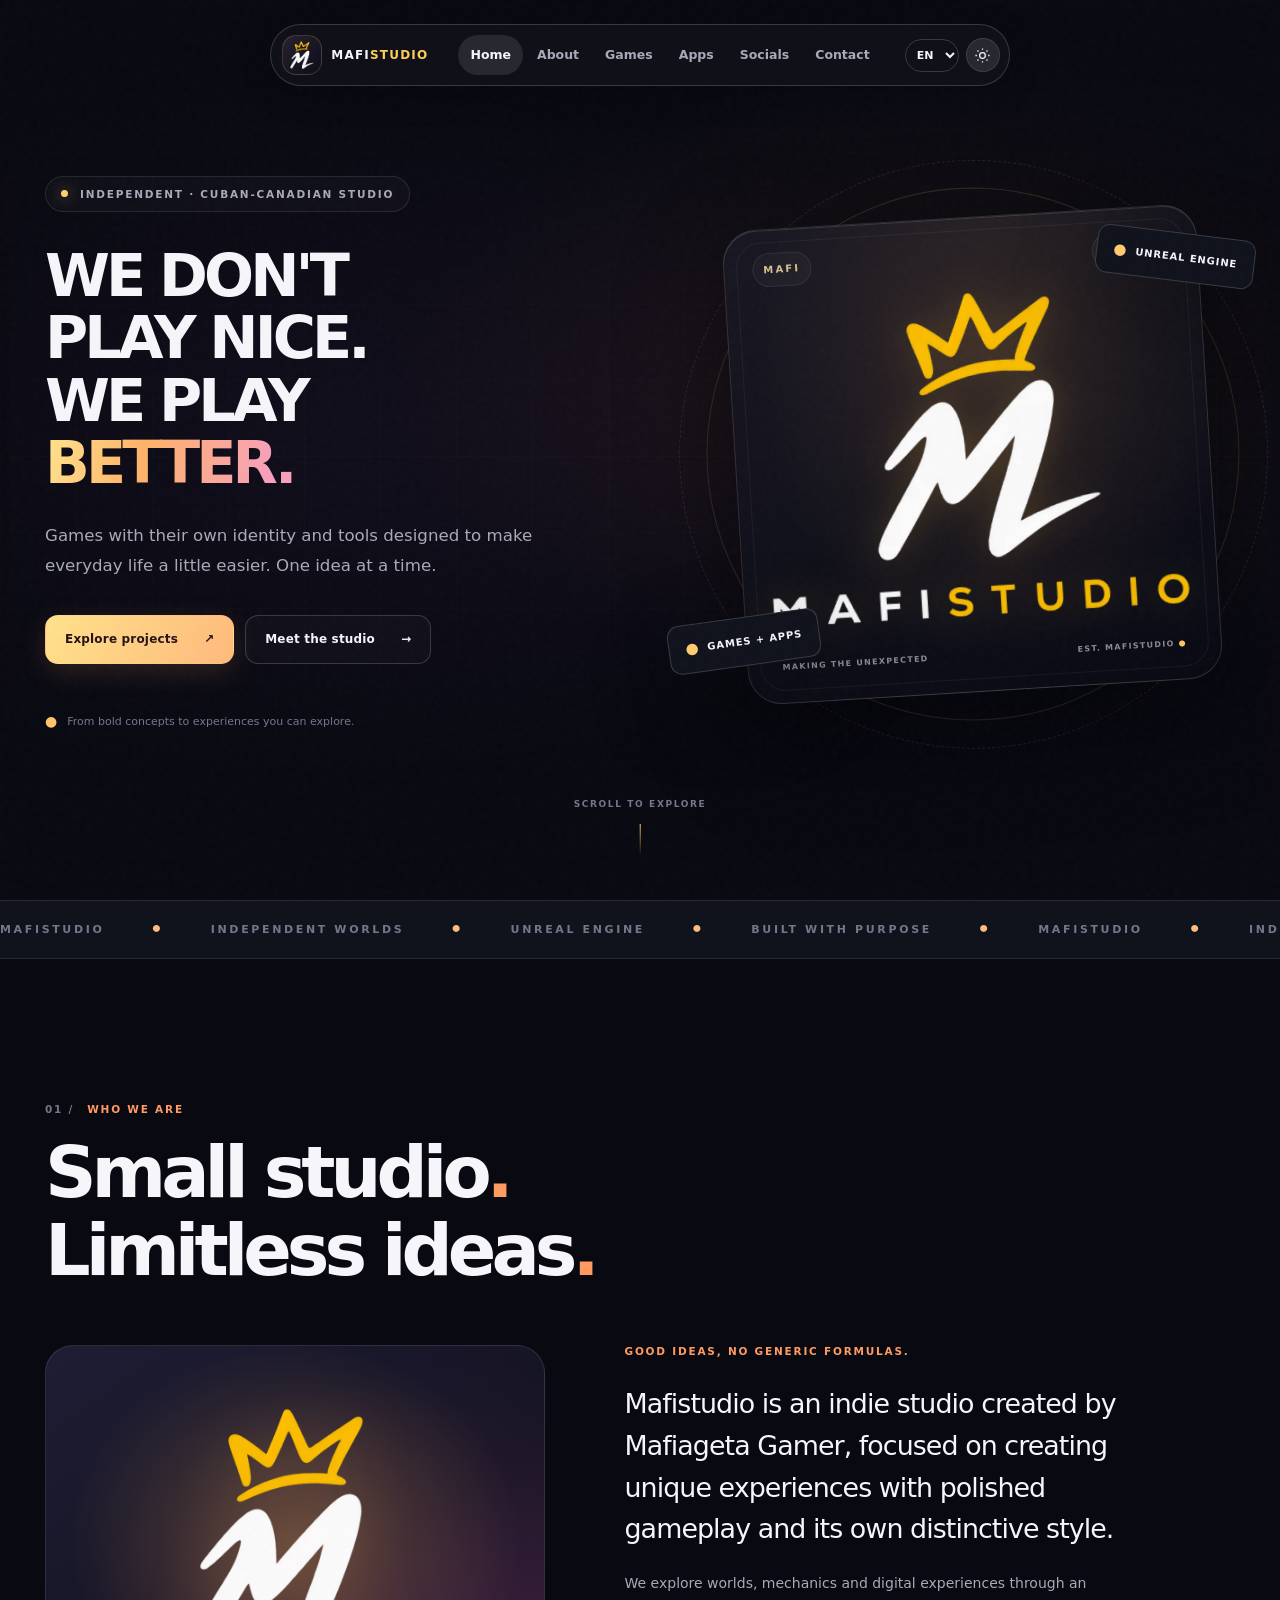
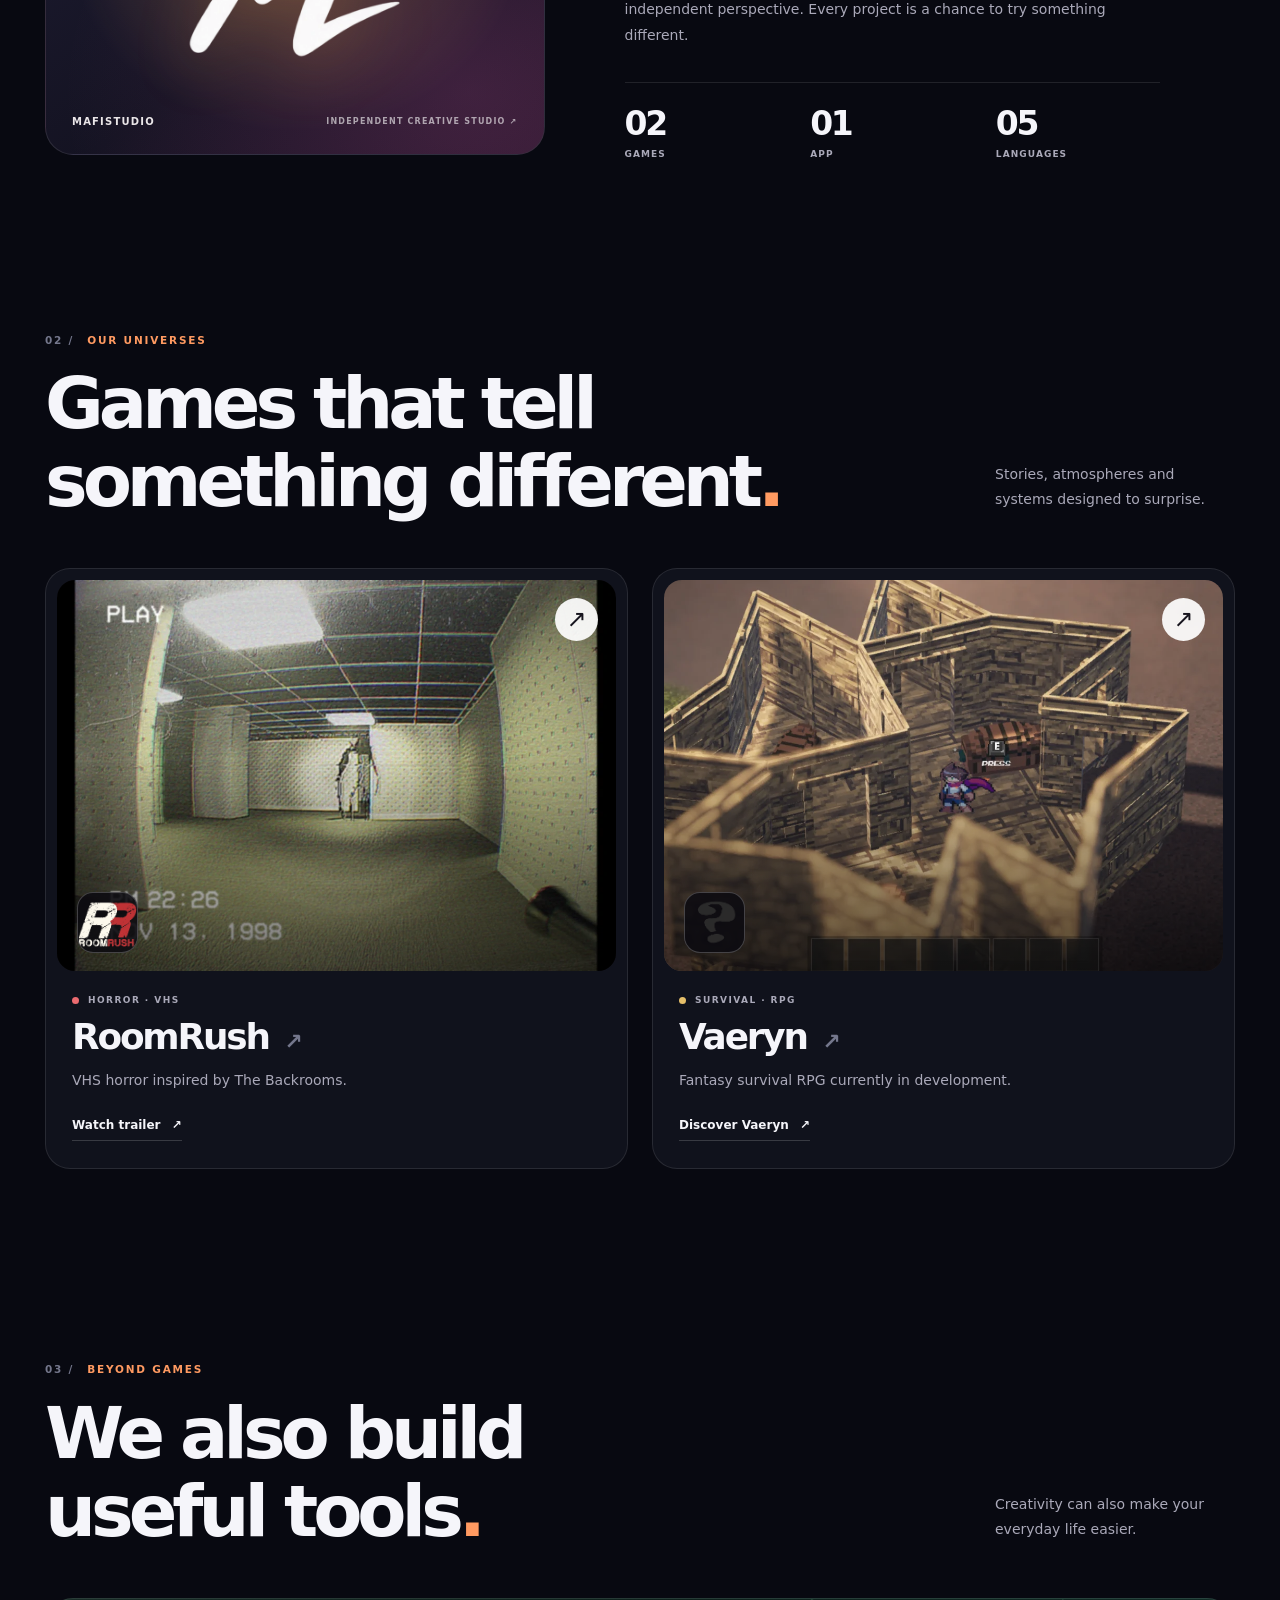
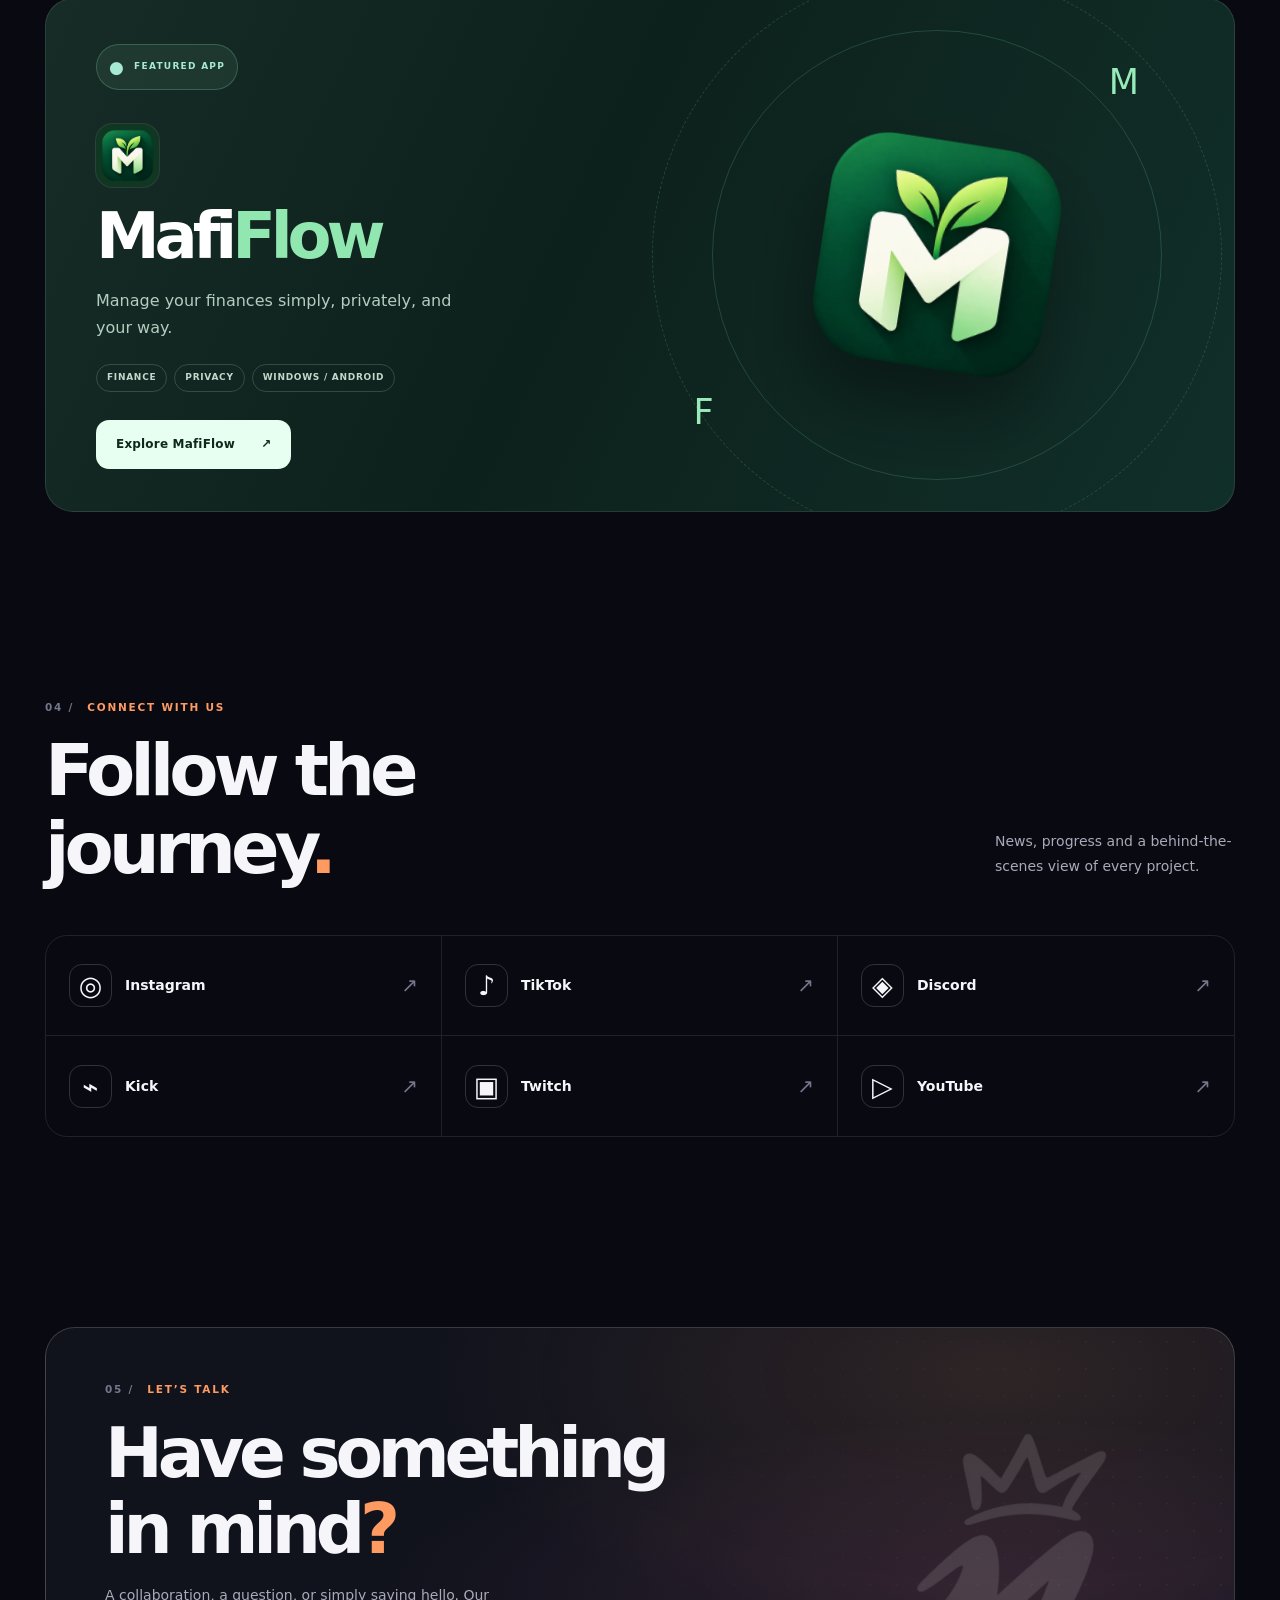
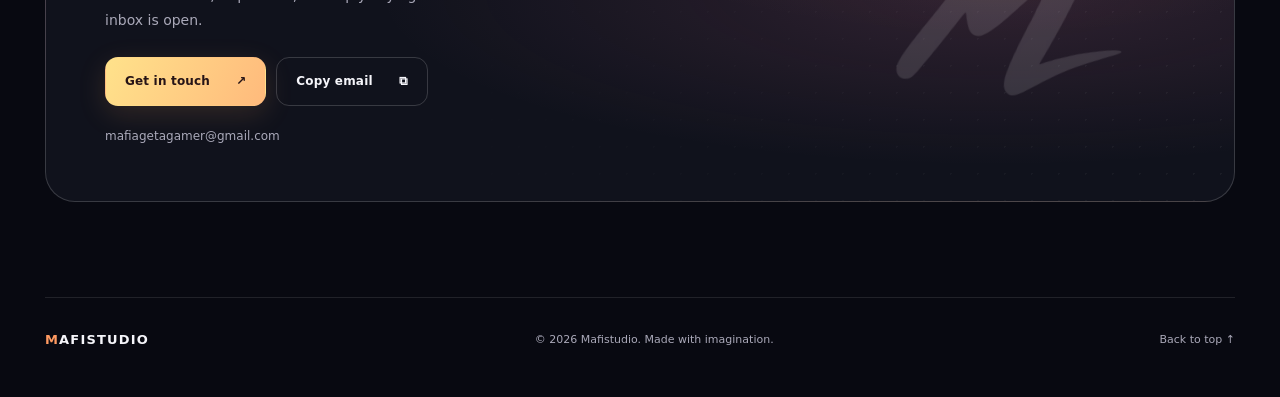
==== commit ba7e2e26: "Add files via upload" ====
--- a/index.html
+++ b/index.html
@@ -10,9 +10,9 @@
   <meta property="og:description" content="Independent games, original worlds, and thoughtful apps. Discover Vaeryn, RoomRush and MafiFlow.">
   <meta property="og:url" content="https://mafiagetagamer.github.io/Mafistudio/">
   <meta property="og:image" content="https://mafiagetagamer.github.io/Mafistudio/Mafistudio4k.png">
-  <link rel="icon" type="image/svg+xml" href="assets/favicon.svg">
+  <link rel="icon" type="image/png" href="assets/favicon-mafistudio.png">
   <link rel="preload" href="assets/mafistudio-logo.webp" as="image" type="image/webp">
-  <title>Mafistudio — Independent worlds. Original ideas.</title>
+  <title>Mafistudio — We don't play nice. We play better.</title>
   <link rel="stylesheet" href="assets/styles.css">
 </head>
 <body>
@@ -23,7 +23,7 @@
   <header class="site-header" id="top">
     <nav class="nav-pill" aria-label="Navegación principal">
       <a class="brand" href="#top" aria-label="Mafistudio — Inicio">
-        <span class="brand-icon" aria-hidden="true"><img src="assets/mafistudio-logo.webp" alt="" width="34" height="26"></span>
+        <span class="brand-icon" aria-hidden="true"><img src="assets/mafistudio-emblema.webp" alt="" width="36" height="36"></span>
         <span>MAFI<span class="brand-studio">STUDIO</span></span>
       </a>
       <button class="mobile-menu" type="button" id="menuToggle" aria-expanded="false" aria-controls="navLinks" data-i18n-aria-label="toggle_menu" aria-label="Abrir menú">
@@ -56,7 +56,7 @@
       <div class="hero-content container">
         <div class="hero-copy" data-reveal>
           <div class="eyebrow"><span class="eyebrow-dot"></span><span data-i18n="hero_eyebrow">ESTUDIO INDEPENDIENTE · CUBANO-CANADIENSE</span></div>
-          <h1 id="hero-title"><span data-i18n="hero_title_1">WE DON'T PLAY NICE.</span><br><span data-i18n="hero_title_2">WE PLAY</span><br><span class="gradient-text" data-i18n="hero_title_3">BETTER.</span></h1>
+          <h1 id="hero-title"><span class="slogan-line" data-i18n="hero_title_1">NO JUGAMOS PARA CAER BIEN.</span><br><span class="slogan-line" data-i18n="hero_title_2">JUGAMOS</span><br><span class="gradient-text slogan-line" data-i18n="hero_title_3">MEJOR.</span></h1>
           <p class="hero-description" data-i18n="hero_description">Videojuegos con identidad propia y herramientas pensadas para hacer la vida un poco más sencilla. Una idea a la vez.</p>
           <div class="hero-actions">
             <a class="button button-primary" href="#games"><span data-i18n="cta_projects">Explorar proyectos</span><span aria-hidden="true">↗</span></a>
@@ -88,7 +88,7 @@
       <div class="section-heading" data-reveal><div class="section-kicker"><span class="section-index">01 /</span> <span data-i18n="section_about_kicker">QUIÉNES SOMOS</span></div><h2 id="about-title" data-i18n="about_headline">Un estudio pequeño.<br>Ideas sin límites.</h2></div>
       <div class="about-layout">
         <div class="about-visual" data-reveal>
-          <div class="about-visual-inner"><div class="about-ambient"></div><img class="about-logo-mark" src="assets/mafistudio-logo.webp" alt="" width="650" height="505" aria-hidden="true"><span class="about-outline" aria-hidden="true">M<br>F</span><div class="about-visual-bottom"><span>MAFISTUDIO</span><span>INDEPENDENT CREATIVE STUDIO ↗</span></div></div>
+          <div class="about-visual-inner"><div class="about-ambient"></div><img class="about-logo-mark" src="assets/mafistudio-emblema.webp" alt="" width="600" height="600" loading="lazy"><div class="about-visual-bottom"><span>MAFISTUDIO</span><span>INDEPENDENT CREATIVE STUDIO ↗</span></div></div>
         </div>
         <div class="about-info" data-reveal>
           <span class="small-label" data-i18n="about_label">BUENAS IDEAS, SIN FÓRMULAS GENÉRICAS.</span>
@@ -139,7 +139,7 @@
     </section>
 
     <section class="contact-section section-shell container" id="contact" aria-labelledby="contact-title">
-      <div class="contact-card" data-reveal><div class="contact-light" aria-hidden="true"></div><div class="contact-art" aria-hidden="true"><img src="assets/mafistudio-logo.webp" alt="" width="650" height="505"></div><div class="contact-content"><span class="section-kicker"><span class="section-index">05 /</span> <span data-i18n="section_contact_kicker">HABLEMOS</span></span><h2 id="contact-title" data-i18n="contact_headline">¿Tienes algo<br>en mente<span class="dot-accent">?</span></h2><p data-i18n="contact_description">Una colaboración, una pregunta o simplemente un saludo. Nuestra bandeja de entrada está abierta.</p><div class="contact-buttons"><a class="button button-primary" href="mailto:mafiagetagamer@gmail.com"><span data-i18n="contact_cta">Escríbenos</span><span aria-hidden="true">↗</span></a><button type="button" class="button button-ghost" id="copyEmail" aria-live="polite"><span data-i18n="copy_email">Copiar correo</span><span aria-hidden="true">⧉</span></button></div><a class="contact-email" href="mailto:mafiagetagamer@gmail.com">mafiagetagamer@gmail.com</a></div></div>
+      <div class="contact-card" data-reveal><div class="contact-light" aria-hidden="true"></div><div class="contact-art" aria-hidden="true"><img src="assets/mafistudio-emblema.webp" alt="" width="600" height="600" loading="lazy"></div><div class="contact-content"><span class="section-kicker"><span class="section-index">05 /</span> <span data-i18n="section_contact_kicker">HABLEMOS</span></span><h2 id="contact-title" data-i18n="contact_headline">¿Tienes algo<br>en mente<span class="dot-accent">?</span></h2><p data-i18n="contact_description">Una colaboración, una pregunta o simplemente un saludo. Nuestra bandeja de entrada está abierta.</p><div class="contact-buttons"><a class="button button-primary" href="mailto:mafiagetagamer@gmail.com"><span data-i18n="contact_cta">Escríbenos</span><span aria-hidden="true">↗</span></a><button type="button" class="button button-ghost" id="copyEmail" aria-live="polite"><span data-i18n="copy_email">Copiar correo</span><span aria-hidden="true">⧉</span></button></div><a class="contact-email" href="mailto:mafiagetagamer@gmail.com">mafiagetagamer@gmail.com</a></div></div>
     </section>
   </main>
 
--- a/assets/styles.css
+++ b/assets/styles.css
@@ -39,3 +39,44 @@
 @media(max-width:650px){html[lang="de"] .hero h1,html[lang="fr"] .hero h1{font-size:clamp(2.35rem,9.3vw,3.75rem)}html[lang="bn"] .hero h1{font-size:clamp(2.35rem,8vw,3.2rem)}}
 
 @keyframes floatSlow{from{transform:translate(-50%,-51%) scale(.985)}to{transform:translate(-50%,-47%) scale(1.015)}}
+
+/* Mafistudio v3 — correct branding and responsive multilingual slogan. */
+.brand-icon{
+  width:40px;height:40px;min-width:40px;border-radius:14px;
+  padding:4px;background:linear-gradient(135deg,#262232,#0e0d18);
+  border:1px solid rgba(255,204,111,.19);
+}
+.brand-icon img{width:100%;height:100%;object-fit:contain;display:block}
+.about-logo-mark{
+  position:absolute;left:50%;top:46%;width:min(58%,290px);height:auto;
+  max-height:66%;object-fit:contain;opacity:1;z-index:1;
+  filter:drop-shadow(0 14px 30px rgba(253,173,78,.18));
+  animation:floatSlow 7s ease-in-out infinite alternate;
+}
+.about-visual-inner{display:block;isolation:isolate}
+.about-visual-bottom{z-index:2}
+#hero-title{font-size:clamp(2.75rem,4.6vw,5rem);line-height:1.06;letter-spacing:-.066em;overflow-wrap:normal}
+.slogan-line{display:inline-block;max-width:100%;text-wrap:balance}
+html[lang="es"] #hero-title{font-size:clamp(2.65rem,4.4vw,4.85rem)}
+html[lang="fr"] #hero-title,html[lang="de"] #hero-title{font-size:clamp(2.45rem,4.05vw,4.6rem)}
+html[lang="bn"] #hero-title{font-size:clamp(2.4rem,4.1vw,4.7rem);letter-spacing:-.015em;line-height:1.2}
+.contact-art{width:min(40%,285px);opacity:.12}
+@media(max-width:900px){
+ .about-logo-mark{width:min(56%,270px);max-height:64%}
+ #hero-title,html[lang="es"] #hero-title,html[lang="fr"] #hero-title,html[lang="de"] #hero-title{font-size:clamp(2.8rem,6.6vw,4.8rem)}
+ html[lang="bn"] #hero-title{font-size:clamp(2.55rem,6.3vw,4.3rem)}
+}
+@media(max-width:650px){
+ .brand-icon{width:36px;height:36px;min-width:36px;padding:3px}
+ .about-logo-mark{width:min(57%,190px);max-height:62%}
+ .about-visual-bottom{bottom:18px}
+ #hero-title,html[lang="es"] #hero-title,html[lang="fr"] #hero-title,html[lang="de"] #hero-title{font-size:clamp(2.35rem,8.75vw,3.6rem);letter-spacing:-.065em;line-height:1.09}
+ html[lang="bn"] #hero-title{font-size:clamp(2.13rem,8.1vw,3.1rem)}
+ .slogan-line{overflow-wrap:anywhere}
+ .contact-art{width:115px;opacity:.10}
+}
+@media(max-width:390px){
+ .brand-icon{width:33px;height:33px;min-width:33px;padding:3px}
+ #hero-title,html[lang="es"] #hero-title,html[lang="fr"] #hero-title,html[lang="de"] #hero-title{font-size:clamp(2.14rem,8.6vw,2.75rem)}
+}
+@media(prefers-reduced-motion:reduce){.about-logo-mark{animation:none!important}}
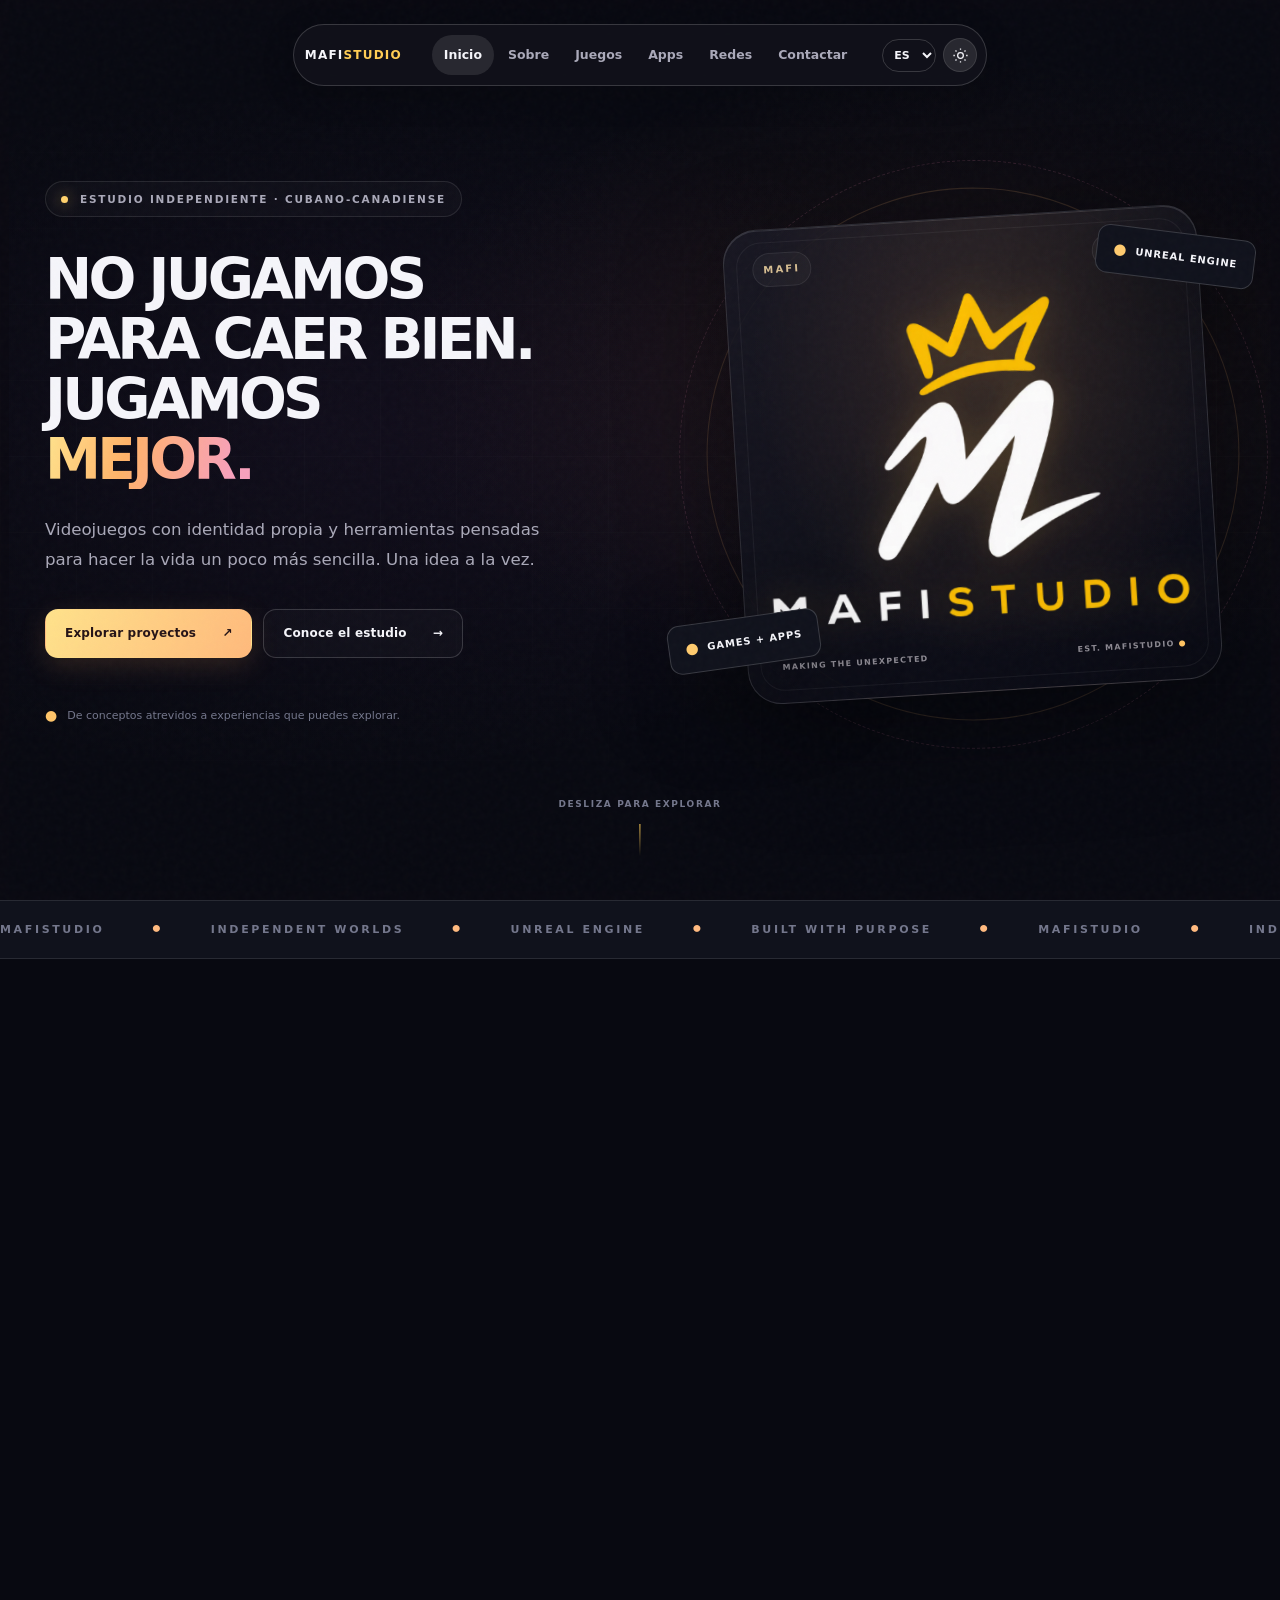
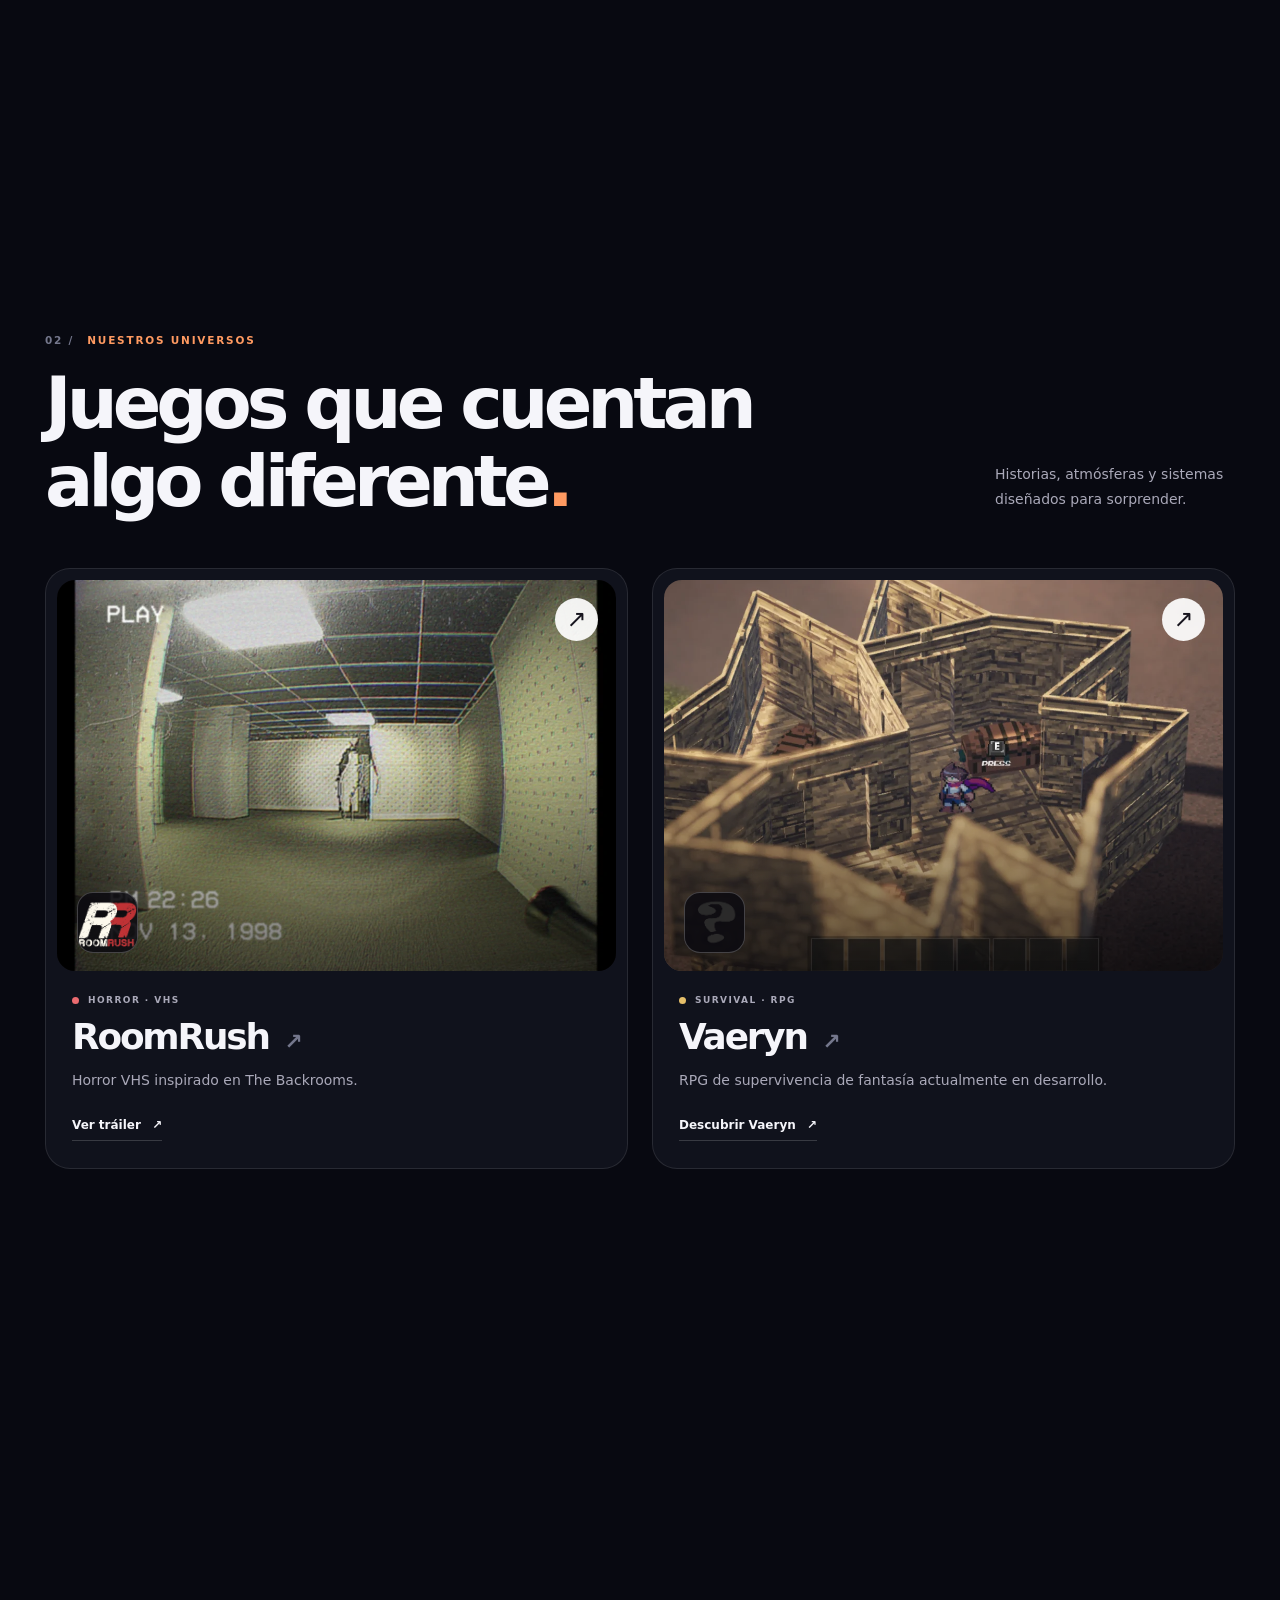
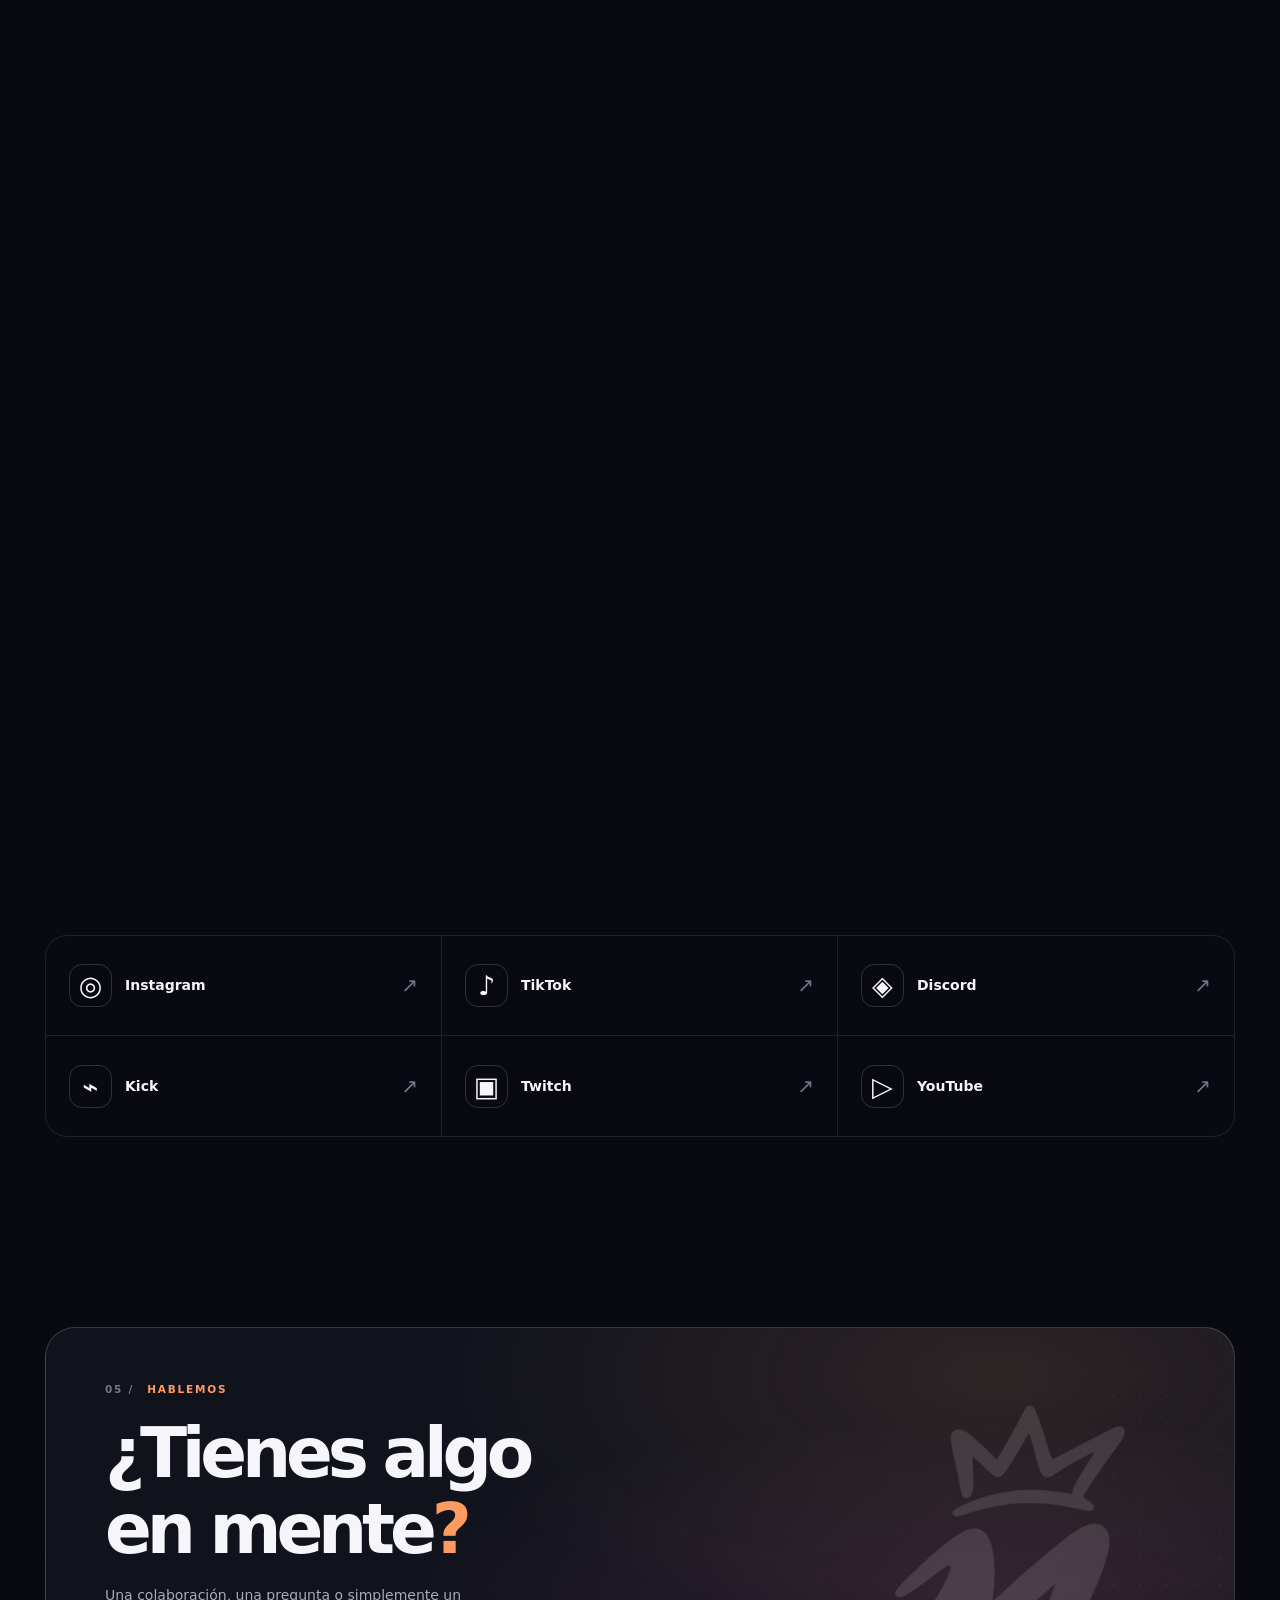
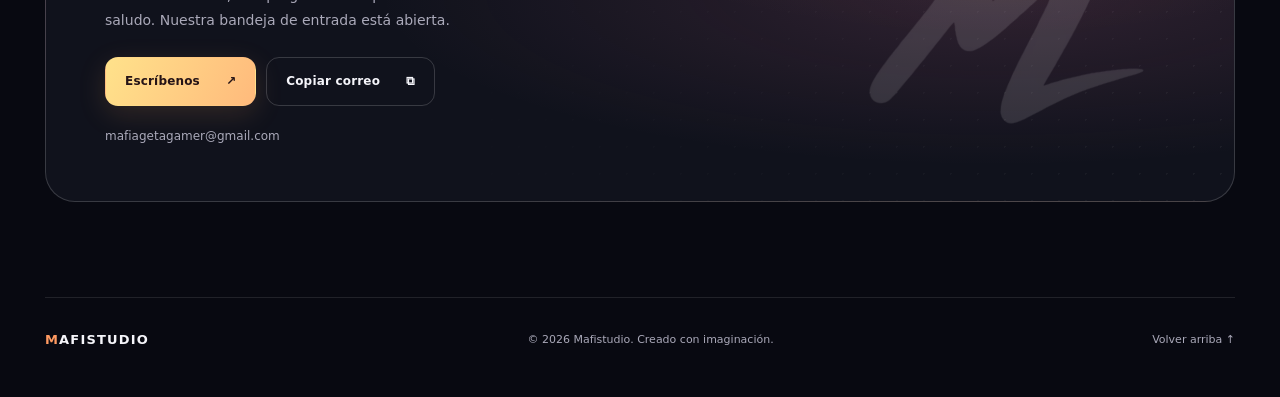
==== commit 48b0feb1: "Add files via upload" ====
--- a/index.html
+++ b/index.html
@@ -12,18 +12,17 @@
   <meta property="og:image" content="https://mafiagetagamer.github.io/Mafistudio/Mafistudio4k.png">
   <link rel="icon" type="image/png" href="assets/favicon-mafistudio.png">
   <link rel="preload" href="assets/mafistudio-logo.webp" as="image" type="image/webp">
-  <title>Mafistudio — We don't play nice. We play better.</title>
-  <link rel="stylesheet" href="assets/styles.css">
+  <title>Mafistudio — No jugamos para caer bien. Jugamos mejor.</title>
+  <link rel="stylesheet" href="assets/styles-mafistudio-v4.css">
 </head>
 <body>
   <a class="skip-link" href="#main" data-i18n="skip_link">Saltar al contenido</a>
   <div class="noise-layer" aria-hidden="true"></div>
   <div class="site-frame" aria-hidden="true"></div>
 
-  <header class="site-header" id="top">
+  <header class="site-header">
     <nav class="nav-pill" aria-label="Navegación principal">
       <a class="brand" href="#top" aria-label="Mafistudio — Inicio">
-        <span class="brand-icon" aria-hidden="true"><img src="assets/mafistudio-emblema.webp" alt="" width="36" height="36"></span>
         <span>MAFI<span class="brand-studio">STUDIO</span></span>
       </a>
       <button class="mobile-menu" type="button" id="menuToggle" aria-expanded="false" aria-controls="navLinks" data-i18n-aria-label="toggle_menu" aria-label="Abrir menú">
@@ -51,6 +50,7 @@
   </header>
 
   <main id="main">
+    <span id="top" class="page-top-anchor" aria-hidden="true"></span>
     <section class="hero section-shell" aria-labelledby="hero-title">
       <div class="hero-backdrop" aria-hidden="true"><canvas id="flowCanvas"></canvas><div class="backdrop-glow"></div><div class="hero-grid"></div></div>
       <div class="hero-content container">
@@ -88,7 +88,7 @@
       <div class="section-heading" data-reveal><div class="section-kicker"><span class="section-index">01 /</span> <span data-i18n="section_about_kicker">QUIÉNES SOMOS</span></div><h2 id="about-title" data-i18n="about_headline">Un estudio pequeño.<br>Ideas sin límites.</h2></div>
       <div class="about-layout">
         <div class="about-visual" data-reveal>
-          <div class="about-visual-inner"><div class="about-ambient"></div><img class="about-logo-mark" src="assets/mafistudio-emblema.webp" alt="" width="600" height="600" loading="lazy"><div class="about-visual-bottom"><span>MAFISTUDIO</span><span>INDEPENDENT CREATIVE STUDIO ↗</span></div></div>
+          <div class="about-visual-inner"><div class="about-ambient"></div><img class="about-logo-mark" src="assets/mafistudio-emblema-v4.webp" alt="Emblema de Mafistudio" width="725" height="848" loading="lazy" decoding="async"><div class="about-visual-bottom"><span>MAFISTUDIO</span><span>INDEPENDENT CREATIVE STUDIO ↗</span></div></div>
         </div>
         <div class="about-info" data-reveal>
           <span class="small-label" data-i18n="about_label">BUENAS IDEAS, SIN FÓRMULAS GENÉRICAS.</span>
@@ -139,11 +139,11 @@
     </section>
 
     <section class="contact-section section-shell container" id="contact" aria-labelledby="contact-title">
-      <div class="contact-card" data-reveal><div class="contact-light" aria-hidden="true"></div><div class="contact-art" aria-hidden="true"><img src="assets/mafistudio-emblema.webp" alt="" width="600" height="600" loading="lazy"></div><div class="contact-content"><span class="section-kicker"><span class="section-index">05 /</span> <span data-i18n="section_contact_kicker">HABLEMOS</span></span><h2 id="contact-title" data-i18n="contact_headline">¿Tienes algo<br>en mente<span class="dot-accent">?</span></h2><p data-i18n="contact_description">Una colaboración, una pregunta o simplemente un saludo. Nuestra bandeja de entrada está abierta.</p><div class="contact-buttons"><a class="button button-primary" href="mailto:mafiagetagamer@gmail.com"><span data-i18n="contact_cta">Escríbenos</span><span aria-hidden="true">↗</span></a><button type="button" class="button button-ghost" id="copyEmail" aria-live="polite"><span data-i18n="copy_email">Copiar correo</span><span aria-hidden="true">⧉</span></button></div><a class="contact-email" href="mailto:mafiagetagamer@gmail.com">mafiagetagamer@gmail.com</a></div></div>
+      <div class="contact-card" data-reveal><div class="contact-light" aria-hidden="true"></div><div class="contact-art" aria-hidden="true"><img src="assets/mafistudio-emblema-v4.webp" alt="" width="725" height="848" loading="lazy"></div><div class="contact-content"><span class="section-kicker"><span class="section-index">05 /</span> <span data-i18n="section_contact_kicker">HABLEMOS</span></span><h2 id="contact-title" data-i18n="contact_headline">¿Tienes algo<br>en mente<span class="dot-accent">?</span></h2><p data-i18n="contact_description">Una colaboración, una pregunta o simplemente un saludo. Nuestra bandeja de entrada está abierta.</p><div class="contact-buttons"><a class="button button-primary" href="mailto:mafiagetagamer@gmail.com"><span data-i18n="contact_cta">Escríbenos</span><span aria-hidden="true">↗</span></a><button type="button" class="button button-ghost" id="copyEmail" aria-live="polite"><span data-i18n="copy_email">Copiar correo</span><span aria-hidden="true">⧉</span></button></div><a class="contact-email" href="mailto:mafiagetagamer@gmail.com">mafiagetagamer@gmail.com</a></div></div>
     </section>
   </main>
 
   <footer class="footer container"><a class="footer-brand" href="#top">MAFISTUDIO</a><p><span>© </span><span id="copyrightYear">2026</span> <span data-i18n="footer_text">Mafistudio. Creado con imaginación.</span></p><a class="back-to-top" href="#top"><span data-i18n="back_to_top">Volver arriba</span> ↑</a></footer>
-  <script src="assets/app.js" defer></script>
+  <script src="assets/app-mafistudio-v4.js" defer></script>
 </body>
 </html>
--- a/assets/styles-mafistudio-v4.css
+++ b/assets/styles-mafistudio-v4.css
@@ -0,0 +1,115 @@
+/* MAFISTUDIO 2.0 — visual system inspired by the supplied portfolio reference.
+   No build tools, fonts, frameworks or third-party runtime required. */
+:root{--bg:#080911;--surface:#10121c;--surface-2:#161824;--ink:#f5f5fa;--muted:#aaa9b9;--muted-2:#74778c;--line:rgba(255,255,255,.10);--line-strong:rgba(255,255,255,.17);--gold:#ffcd55;--orange:#ff9a61;--pink:#f5a0c5;--nav:rgba(19,19,28,.82);--shadow:0 30px 90px rgba(0,0,0,.32);color-scheme:dark}
+:root[data-theme="light"]{--bg:#f7f5f0;--surface:#fffefa;--surface-2:#f5f0e9;--ink:#151321;--muted:#585969;--muted-2:#777683;--line:rgba(19,17,28,.12);--line-strong:rgba(19,17,28,.2);--gold:#b87a12;--orange:#df753c;--pink:#c96191;--nav:rgba(255,253,249,.9);--shadow:0 30px 90px rgba(62,38,39,.08);color-scheme:light}
+*,*::before,*::after{box-sizing:border-box}html{scroll-behavior:smooth;scroll-padding-top:105px}body{margin:0;min-width:320px;font-family:Inter,"Segoe UI",system-ui,-apple-system,BlinkMacSystemFont,sans-serif;line-height:1.55;color:var(--ink);background:var(--bg);overflow-x:hidden;-webkit-font-smoothing:antialiased;transition:background-color .4s,color .4s}a{color:inherit;text-decoration:none}button,select{font:inherit}button{cursor:pointer}img{max-width:100%;display:block}::selection{background:#ffa461;color:#121019}:focus-visible{outline:2px solid #ffc655;outline-offset:4px}.visually-hidden{position:absolute;width:1px;height:1px;overflow:hidden;clip:rect(0,0,0,0);white-space:nowrap}.skip-link{position:fixed;top:-100px;left:20px;z-index:1000;padding:12px 20px;border-radius:14px;background:var(--ink);color:var(--bg)}.skip-link:focus{top:15px}.container{width:min(1190px,calc(100% - 88px));margin-inline:auto}.section-shell{position:relative}.noise-layer{position:fixed;inset:0;z-index:50;pointer-events:none;opacity:.13;background-image:url("data:image/svg+xml,%3Csvg viewBox='0 0 180 180' xmlns='http://www.w3.org/2000/svg'%3E%3Cfilter id='n'%3E%3CfeTurbulence type='fractalNoise' baseFrequency='.85' numOctaves='3' stitchTiles='stitch'/%3E%3C/filter%3E%3Crect width='100%25' height='100%25' filter='url(%23n)' opacity='.18'/%3E%3C/svg%3E")}.site-frame{pointer-events:none;position:fixed;inset:0;z-index:40;border:9px solid rgba(11,10,18,.64)}[data-theme="light"] .site-frame{border-color:rgba(255,255,255,.75)}
+/* Navigation: floating pill, restrained controls */
+.site-header{position:fixed;z-index:100;top:24px;left:0;right:0;pointer-events:none}.nav-pill{pointer-events:auto;width:max-content;max-width:calc(100% - 56px);min-height:62px;margin:auto;display:flex;align-items:center;gap:23px;padding:7px 9px 7px 11px;border:1px solid var(--line-strong);border-radius:100px;background:var(--nav);box-shadow:0 8px 35px rgba(0,0,0,.16);backdrop-filter:blur(25px);-webkit-backdrop-filter:blur(25px)}.brand{font-size:12px;font-weight:850;letter-spacing:.10em;display:inline-flex;align-items:center;gap:9px;white-space:nowrap;padding-right:7px}.brand-studio{color:var(--gold)}.brand-icon{display:grid;place-items:center;width:42px;height:34px;border-radius:12px;background:rgba(255,255,255,.06);padding:4px 5px;overflow:hidden}.brand-icon img{width:100%;height:100%;object-fit:contain;display:block}.nav-links{display:flex;gap:2px;align-items:center}.nav-link{font-size:12.5px;font-weight:650;white-space:nowrap;color:var(--muted);border-radius:100px;padding:10px 12px;transition:color .25s,background .25s}.nav-link:hover,.nav-link.is-active{color:var(--ink);background:var(--line)}.nav-tools{display:flex;align-items:center;gap:7px}.language-selector{background:transparent;border:1px solid var(--line-strong);border-radius:100px;color:var(--ink);font-weight:750;padding:8px 7px;font-size:11px;outline:none;cursor:pointer}.language-selector option{background:var(--surface);color:var(--ink)}.theme-toggle{background:var(--line);border:1px solid var(--line);color:var(--ink);width:34px;height:34px;border-radius:50%;display:grid;place-items:center;transition:transform .3s}.theme-toggle:hover{transform:rotate(25deg)}.theme-toggle svg{width:17px;height:17px}.moon-icon{display:none}[data-theme="light"] .sun-icon{display:none}[data-theme="light"] .moon-icon{display:block}.mobile-menu{display:none}
+/* Hero */
+.hero{min-height:min(885px,100svh);min-height:max(740px,100svh);display:flex;align-items:center;isolation:isolate;overflow:hidden}.hero-backdrop{position:absolute;inset:0;overflow:hidden;pointer-events:none;z-index:-1;background:radial-gradient(ellipse at 76% 42%,rgba(220,115,64,.10),transparent 43%),radial-gradient(ellipse at 25% 48%,rgba(166,88,193,.075),transparent 52%)}.hero-backdrop canvas{position:absolute;inset:0;width:100%;height:100%;opacity:.55}.backdrop-glow{position:absolute;inset:0;background:linear-gradient(90deg,var(--bg) 2%,transparent 52%,var(--bg) 100%);opacity:.45}.hero-grid{position:absolute;inset:0;background-image:linear-gradient(var(--line) 1px,transparent 1px),linear-gradient(90deg,var(--line) 1px,transparent 1px);background-size:76px 76px;mask-image:linear-gradient(180deg,transparent 2%,black 52%,transparent 98%);opacity:.14}.hero-content{padding-top:118px;padding-bottom:110px;display:grid;grid-template-columns:1.09fr .91fr;gap:38px;align-items:center}.hero-copy{position:relative;z-index:1}.eyebrow,.section-kicker,.small-label{font-size:10.5px;font-weight:800;letter-spacing:.17em;text-transform:uppercase}.eyebrow{display:inline-flex;align-items:center;gap:12px;color:var(--muted);padding:9px 15px;border:1px solid var(--line);border-radius:100px;background:rgba(255,255,255,.025)}.eyebrow-dot{width:7px;height:7px;border-radius:50%;background:#ffd26d;box-shadow:0 0 15px rgba(255,211,112,.65)}.hero h1{font-size:clamp(3.15rem,5.4vw,5.5rem);font-weight:780;letter-spacing:-.07em;line-height:1.02;margin:33px 0 26px;max-width:920px;text-wrap:balance}.gradient-text{background:linear-gradient(105deg,#ffe38d 1%,#ffb369 39%,#f7a0bc 89%);-webkit-background-clip:text;background-clip:text;-webkit-text-fill-color:transparent}.hero-description{color:var(--muted);font-size:clamp(1rem,1.3vw,1.17rem);line-height:1.8;max-width:525px;margin:0}.hero-actions{display:flex;flex-wrap:wrap;gap:11px;margin-top:34px}.button{display:inline-flex;justify-content:center;align-items:center;gap:26px;min-height:49px;padding:12px 19px;border-radius:13px;font-size:12px;font-weight:800;letter-spacing:.015em;white-space:nowrap;transition:transform .27s,background .27s,box-shadow .27s;border:1px solid transparent}.button:hover{transform:translateY(-3px)}.button-primary{background:linear-gradient(115deg,#ffe28b,#ffba7c);color:#251316;box-shadow:0 8px 28px rgba(250,169,92,.15)}.button-primary:hover{box-shadow:0 12px 37px rgba(250,169,92,.26)}.button-outline{border-color:var(--line-strong);background:rgba(255,255,255,.025);color:var(--ink)}.button-outline:hover{background:var(--line)}.hero-mini{display:flex;align-items:center;gap:10px;margin-top:47px;color:var(--muted-2);font-size:11px}.mini-star{font-size:14px;color:#ffc56a}.hero-art{position:relative;display:grid;place-items:center;height:575px;perspective:1100px}.logo-card{position:relative;width:min(100%,475px);aspect-ratio:.93;max-height:475px;display:flex;flex-direction:column;justify-content:center;align-items:center;border:1px solid rgba(255,255,255,.13);border-radius:34px;background:radial-gradient(ellipse at 55% 30%,rgba(255,171,101,.13),transparent 65%),linear-gradient(155deg,rgba(25,25,36,.88),rgba(9,10,19,.95));box-shadow:0 35px 110px rgba(0,0,0,.42),inset 0 1px rgba(255,255,255,.12);overflow:hidden;transform:rotate(-3.5deg);transition:transform .55s cubic-bezier(.2,.8,.2,1)}.logo-card::after{content:"";position:absolute;inset:12px;border:1px solid rgba(255,255,255,.055);border-radius:25px;pointer-events:none}.logo-card img{width:88%;max-height:360px;object-fit:contain;filter:drop-shadow(0 0 18px rgba(255,193,73,.18));position:relative;z-index:2}.logo-card-shine{position:absolute;inset:-50%;background:linear-gradient(120deg,transparent 46%,rgba(255,255,255,.06) 50%,transparent 54%);transform:translateX(-50%);animation:shine 9s ease-in-out infinite}.logo-card-corner{position:absolute;color:rgba(255,226,169,.82);font-size:10px;font-weight:800;letter-spacing:.22em;text-transform:uppercase;padding:8px 10px;border:1px solid rgba(255,255,255,.08);border-radius:999px;background:rgba(255,255,255,.03)}.corner-a{top:23px;left:28px}.corner-b{top:24px;right:27px}.logo-card-foot{display:flex;justify-content:space-between;gap:10px;position:absolute;bottom:29px;left:34px;right:34px;color:rgba(246,240,247,.55);font-size:8px;letter-spacing:.16em;font-weight:800;z-index:2}.yellow-dot{color:#ffc463}.orbit{position:absolute;width:95%;aspect-ratio:1;border:1px solid rgba(255,186,114,.15);border-radius:50%;transform:rotate(25deg) scale(1.07);pointer-events:none}.orbit-two{width:110%;border-style:dashed;border-color:rgba(244,145,182,.14);transform:rotate(-34deg) scale(1.02)}.floating-tag{position:absolute;padding:12px 16px;background:var(--surface);border:1px solid var(--line-strong);border-radius:12px;box-shadow:var(--shadow);font-weight:800;font-size:10px;letter-spacing:.09em;z-index:3;display:flex;align-items:center;gap:8px}.floating-tag span:first-child{font-size:15px;color:#ffcb6e}.tag-1{top:65px;right:-20px;transform:rotate(7deg)}.tag-2{bottom:75px;left:-43px;transform:rotate(-8deg)}.scroll-indicator{position:absolute;bottom:44px;left:50%;transform:translateX(-50%);display:flex;flex-direction:column;align-items:center;gap:12px;color:var(--muted-2);font-size:9px;font-weight:850;letter-spacing:.18em}.scroll-line{width:1px;height:32px;background:linear-gradient(var(--gold),transparent);animation:scrollGlow 2.5s ease-in-out infinite}
+/* ticker */
+.marquee-strip{height:59px;display:flex;align-items:center;overflow:hidden;border-top:1px solid var(--line);border-bottom:1px solid var(--line);background:var(--surface)}.marquee-track{display:flex;align-items:center;gap:0;white-space:nowrap;min-width:max-content;animation:marquee 37s linear infinite}.marquee-track span{font-size:11px;font-weight:850;letter-spacing:.24em;color:var(--muted-2)}.marquee-track i{color:#ffba80;font-style:normal;margin:0 39px;font-size:20px;vertical-align:middle}
+/* Shared section headings */
+.about-section,.apps-section,.socials-section{padding-top:142px;padding-bottom:45px}.section-heading{margin-bottom:48px}.section-kicker{display:flex;gap:13px;align-items:center;color:var(--orange)}.section-index{color:var(--muted-2)}.section-heading h2{font-size:clamp(2.8rem,5.6vw,5.1rem);letter-spacing:-.07em;line-height:1.09;font-weight:730;margin:16px 0 0}.heading-split{display:flex;justify-content:space-between;align-items:end;gap:24px}.heading-side{max-width:240px;color:var(--muted);font-size:14px;line-height:1.8;margin:0 0 8px}.dot-accent{color:var(--orange)}
+/* About */
+.about-layout{display:grid;grid-template-columns:.9fr 1.1fr;gap:80px;align-items:center}.about-visual{min-width:0}.about-visual-inner{position:relative;min-height:410px;border:1px solid var(--line);border-radius:28px;overflow:hidden;background:linear-gradient(145deg,#1f1d34,#141322 58%,#251529)}.about-ambient{position:absolute;inset:-20%;background:radial-gradient(ellipse at 50% 48%,rgba(249,177,93,.28),transparent 46%),radial-gradient(ellipse at 75% 75%,rgba(234,100,186,.16),transparent 55%);animation:ambientMove 10s ease-in-out infinite alternate}.about-logo-mark{position:absolute;top:49%;left:49%;transform:translate(-50%,-50%);width:min(72%,360px);opacity:.95;filter:drop-shadow(0 15px 38px rgba(233,111,91,.20));animation:floatSlow 7s ease-in-out infinite alternate;z-index:1}.about-outline{position:absolute;right:10px;top:-36px;font-size:190px;line-height:.9;letter-spacing:-.12em;font-weight:900;color:rgba(255,255,255,.035);transform:rotate(19deg);z-index:0}.about-visual-bottom{position:absolute;bottom:24px;left:26px;right:26px;display:flex;justify-content:space-between;gap:10px;align-items:center;font-size:10px;color:#eae6e8;letter-spacing:.12em;font-weight:850;z-index:2}.about-visual-bottom span:last-child{font-size:8px;color:rgba(255,255,255,.6)}.about-info{max-width:535px}.small-label{color:var(--orange)}.about-lead{font-size:clamp(1.3rem,2.1vw,1.75rem);font-weight:520;line-height:1.55;letter-spacing:-.035em;margin:21px 0}.about-secondary{color:var(--muted);line-height:1.85;font-size:14px;max-width:500px}.fact-grid{border-top:1px solid var(--line);margin-top:33px;padding-top:24px;display:grid;grid-template-columns:repeat(3,1fr);gap:22px}.fact-grid>div{display:flex;flex-direction:column;gap:8px}.fact-number{font-size:33px;line-height:1;font-weight:750;letter-spacing:-.07em}.fact-number span{font-size:23px;color:var(--gold)}.fact-grid>div>span:last-child{font-size:9px;color:var(--muted);font-weight:850;letter-spacing:.12em}
+/* Game cards */
+.projects-section{padding:125px 0 50px}.projects-grid{display:grid;grid-template-columns:repeat(2,minmax(0,1fr));gap:24px}.project-card{min-width:0;padding:11px 11px 23px;background:var(--surface);border:1px solid var(--line);border-radius:25px;transition:transform .4s cubic-bezier(.2,.75,.2,1),box-shadow .4s,border-color .4s}.project-card:hover{transform:translateY(-8px);box-shadow:var(--shadow);border-color:var(--line-strong)}.project-visual{display:block;position:relative;aspect-ratio:1.43;overflow:hidden;border-radius:18px;background:#191822}.project-visual>img:first-child{width:100%;height:100%;object-fit:cover;transition:transform .8s cubic-bezier(.2,.8,.2,1);filter:saturate(.83)}.project-card:hover .project-visual>img:first-child{transform:scale(1.07);filter:saturate(1)}.project-image-overlay{position:absolute;inset:0;background:linear-gradient(180deg,transparent 45%,rgba(0,0,0,.56));pointer-events:none}.project-icon-wrap{position:absolute;left:20px;bottom:18px;width:61px;height:61px;border-radius:16px;background:rgba(12,11,17,.87);border:1px solid rgba(255,255,255,.22);display:grid;place-items:center;overflow:hidden}.project-icon-wrap img{width:100%;height:100%;object-fit:contain}.project-open{position:absolute;right:18px;top:18px;width:43px;height:43px;border-radius:50%;background:rgba(255,255,255,.92);color:#17151e;display:grid;place-items:center;font-size:24px;transition:transform .3s}.project-card:hover .project-open{transform:rotate(45deg)}.project-details{padding:23px 15px 4px}.project-type{font-size:9px;font-weight:850;letter-spacing:.16em;color:var(--muted);display:flex;align-items:center;gap:9px}.type-dot{height:7px;width:7px;border-radius:50%}.type-dot.red{background:#eb6b70}.type-dot.golden{background:#e5bf6a}.project-details h3{font-size:clamp(1.8rem,2.8vw,2.6rem);margin:9px 0 5px;line-height:1.1;letter-spacing:-.06em}.project-details h3 span{color:var(--muted-2);font-size:22px;margin-left:5px}.project-details p{font-size:14px;color:var(--muted);line-height:1.75;margin:12px 0 19px}.text-link{display:inline-flex;align-items:center;gap:11px;font-size:12px;font-weight:800;padding-bottom:6px;border-bottom:1px solid var(--line-strong);transition:gap .3s,color .3s}.text-link:hover{color:var(--orange);gap:18px}
+/* App feature */
+.app-feature{display:grid;grid-template-columns:1fr 1fr;min-height:465px;border-radius:28px;overflow:hidden;border:1px solid rgba(255,255,255,.10);background:linear-gradient(115deg,#182c27,#0d211c 45%,#112f29)}.app-feature-copy{padding:45px 0 42px 50px;position:relative;z-index:2}.app-badge{color:#a6ead4;border:1px solid rgba(142,234,190,.23);background:rgba(142,234,190,.08);display:inline-flex;align-items:center;gap:9px;padding:9px 12px;border-radius:100px;font-size:9px;letter-spacing:.14em;font-weight:850}.app-badge>span:first-child{font-size:17px}.app-small-icon{width:63px;height:63px;border-radius:17px;margin-top:34px;overflow:hidden;background:#103722;box-shadow:0 0 0 1px rgba(255,255,255,.1)}.app-small-icon img{width:100%;height:100%;object-fit:cover}.app-feature h3{color:white;font-size:clamp(3rem,5vw,5rem);letter-spacing:-.08em;margin:13px 0 6px;line-height:1.13}.app-feature h3 span{color:#91e7b0}.app-feature-copy>p{color:#b3cdc1;max-width:385px;font-size:16px;line-height:1.7;margin:14px 0 23px}.app-chips{display:flex;flex-wrap:wrap;gap:7px;margin-bottom:28px}.app-chips span{border:1px solid rgba(255,255,255,.16);border-radius:100px;padding:6px 10px;color:#c3d8cc;letter-spacing:.08em;font-size:9px;font-weight:800}.button-dark{background:#e6fff0;color:#0e291c}.app-feature-art{min-height:450px;position:relative;display:flex;align-items:center;justify-content:center;overflow:hidden}.app-art-ring{position:absolute;border:1px solid rgba(133,246,181,.17);width:450px;height:450px;border-radius:50%}.app-art-ring.ring2{width:570px;height:570px;border-style:dashed}.app-hero-icon{width:290px;aspect-ratio:1;position:relative;z-index:2;transform:rotate(9deg);filter:drop-shadow(0 40px 34px rgba(0,0,0,.36));animation:appFloat 7s ease-in-out infinite}.app-hero-icon img{height:100%;width:100%;object-fit:contain;border-radius:60px}.app-deco{position:absolute;font-size:35px;color:#98eab9}.deco-one{right:16%;top:11%}.deco-two{left:9%;bottom:14%}
+/* Social network list */
+.social-grid{display:grid;grid-template-columns:repeat(3,minmax(0,1fr));border:1px solid var(--line);border-radius:22px;overflow:hidden}.social-grid>a{min-width:0;display:flex;align-items:center;gap:13px;min-height:100px;padding:20px 23px;border-right:1px solid var(--line);border-bottom:1px solid var(--line);transition:background .3s}.social-grid>a:nth-child(3n){border-right:0}.social-grid>a:nth-child(n+4){border-bottom:0}.social-grid>a:hover{background:var(--surface-2)}.social-symbol{width:43px;height:43px;border:1px solid var(--line-strong);border-radius:13px;display:grid;place-items:center;font-size:27px;font-weight:800;flex-shrink:0}.social-name{font-size:14px;font-weight:730}.social-arrow{font-size:20px;margin-left:auto;color:var(--muted-2);transition:transform .3s,color .3s}.social-grid>a:hover .social-arrow{transform:translate(3px,-3px);color:var(--orange)}
+/* Contact */
+.contact-section{padding-top:145px;padding-bottom:95px}.contact-card{position:relative;min-height:470px;overflow:hidden;border-radius:30px;border:1px solid var(--line-strong);background:radial-gradient(ellipse at 80% 56%,rgba(202,107,145,.17),transparent 46%),radial-gradient(ellipse at 80% 10%,rgba(228,149,99,.14),transparent 43%),var(--surface)}.contact-light{position:absolute;inset:0;background-image:radial-gradient(circle,rgba(255,255,255,.12) 1px,transparent 1px);background-size:27px 27px;mask-image:linear-gradient(90deg,transparent 30%,black 100%);opacity:.4}.contact-art{position:absolute;right:6%;top:50%;transform:translateY(-50%) rotate(7deg);width:min(46%,320px);opacity:.14;user-select:none;pointer-events:none;animation:floatSlow 8s ease-in-out infinite alternate}.contact-art img{width:100%;height:auto;display:block;filter:grayscale(1) brightness(1.35)}.contact-content{position:relative;z-index:2;padding:53px 59px}.contact-content h2{font-size:clamp(3.4rem,5.4vw,5.8rem);line-height:1.1;letter-spacing:-.075em;margin:17px 0 16px}.contact-content>p{color:var(--muted);font-size:14px;line-height:1.8;max-width:390px}.contact-buttons{display:flex;gap:10px;flex-wrap:wrap;margin-top:24px}.button-ghost{background:transparent;border-color:var(--line-strong);color:var(--ink)}.button-ghost:hover{background:var(--line)}.contact-email{display:inline-block;color:var(--muted);font-size:12px;margin-top:21px;transition:color .3s}.contact-email:hover{color:var(--orange)}.footer{min-height:100px;border-top:1px solid var(--line);display:flex;align-items:center;justify-content:space-between;gap:22px;padding-top:20px;padding-bottom:35px}.footer-brand{font-size:13px;font-weight:900;letter-spacing:.09em}.footer-brand:first-letter{color:var(--orange)}.footer p,.back-to-top{font-size:11px;color:var(--muted);margin:0}.back-to-top:hover{color:var(--gold)}
+/* Intersection-reveal enhancements; content stays visible without JS */
+.js-reveal [data-reveal]{opacity:0;transform:translateY(22px);transition:opacity .75s ease,transform .75s cubic-bezier(.21,.71,.22,1)}.js-reveal [data-reveal].is-visible{opacity:1;transform:translateY(0)}@keyframes marquee{to{transform:translateX(-50%)}}@keyframes shine{0%,38%{transform:translateX(-65%)}54%,100%{transform:translateX(70%)}}@keyframes starTurn{to{transform:translate(-50%,-50%) rotate(360deg)}}@keyframes ambientMove{to{transform:translate(8%,6%)}}@keyframes appFloat{50%{transform:translateY(-16px) rotate(6deg)}}@keyframes scrollGlow{50%{opacity:.2;transform:scaleY(.75)}}
+@media(min-width:1025px){.logo-card:hover{transform:rotate(0deg) translateY(-10px)}}
+@media(max-width:1140px){.nav-pill{gap:8px}.nav-link{padding:9px}.brand{font-size:11px}.hero h1{font-size:clamp(3.45rem,5.95vw,5.7rem)}.floating-tag.tag-2{left:-12px}.floating-tag.tag-1{right:-5px}.about-layout{gap:42px}}
+@media(max-width:900px){.site-header{top:15px}.nav-pill{max-width:calc(100% - 38px);width:min(690px,100%);justify-content:space-between;min-height:59px;padding:7px 10px}.mobile-menu{display:flex;order:3;flex-direction:column;align-items:center;justify-content:center;gap:4px;width:35px;height:35px;border-radius:50%;background:var(--line);border:1px solid var(--line);color:var(--ink)}.mobile-menu span{width:15px;height:1.7px;border-radius:5px;background:var(--ink);transition:transform .2s,opacity .2s}.mobile-menu[aria-expanded="true"] span:first-child{transform:translateY(5.7px) rotate(45deg)}.mobile-menu[aria-expanded="true"] span:nth-child(2){opacity:0}.mobile-menu[aria-expanded="true"] span:last-child{transform:translateY(-5.7px) rotate(-45deg)}.nav-links{display:none;position:absolute;top:70px;left:0;right:0;border:1px solid var(--line-strong);border-radius:22px;background:var(--surface);padding:12px;box-shadow:var(--shadow);flex-direction:column;align-items:stretch}.nav-links.is-open{display:flex}.nav-link{font-size:14px;padding:12px 16px}.nav-tools{margin-left:auto}.container{width:min(100% - 52px,700px)}.hero{min-height:auto}.hero-content{grid-template-columns:1fr;gap:20px;padding-top:161px;padding-bottom:95px}.hero h1{font-size:clamp(3.7rem,9vw,6.5rem)}.hero-art{height:450px;width:min(480px,92%);margin:20px auto 0}.logo-card{width:410px;max-width:100%}.scroll-indicator{display:none}.about-section,.apps-section,.socials-section{padding-top:100px}.about-layout{grid-template-columns:1fr;gap:30px}.about-visual-inner{min-height:340px}.about-info{max-width:none}.projects-section{padding-top:105px}.projects-grid{gap:16px}.project-details{padding:17px 12px 2px}.project-details h3{font-size:2rem}.app-feature-copy{padding:36px 0 35px 34px}.app-hero-icon{width:220px}.app-feature-art{min-height:410px}.app-art-ring{width:340px;height:340px}.app-art-ring.ring2{width:450px;height:450px}.social-grid>a{padding:13px;gap:9px}.social-symbol{width:36px;height:36px}.social-name{font-size:12px}}
+@media(max-width:650px){.site-frame{display:none}.container{width:calc(100% - 40px)}.nav-pill{max-width:calc(100% - 22px)}.brand{font-size:10.5px;letter-spacing:.04em}.brand-icon{width:40px;height:32px}.nav-tools{gap:4px}.hero-content{padding-top:140px;padding-bottom:65px}.eyebrow{font-size:8.1px;letter-spacing:.105em;padding:8px 11px}.hero h1{font-size:clamp(3rem,11.4vw,4.65rem);margin:26px 0 23px;letter-spacing:-.074em}.hero-description{font-size:14px;line-height:1.8}.hero-actions{gap:8px}.button{gap:14px;font-size:11px;min-height:46px;padding:11px 14px}.hero-mini{margin-top:27px}.hero-art{width:calc(100% - 38px);height:auto;aspect-ratio:1.02;min-height:295px;margin-top:22px}.logo-card{width:100%;aspect-ratio:1.1;border-radius:27px;transform:rotate(-3deg)}.logo-card img{width:90%}.logo-card-foot{left:22px;right:22px;bottom:17px;font-size:6px}.orbit-two{width:108%}.floating-tag{font-size:8px;padding:8px}.tag-1{top:28px;right:-22px}.tag-2{bottom:35px;left:-22px}.marquee-strip{height:49px}.marquee-track span{font-size:9px}.marquee-track i{margin:0 20px}.about-section,.apps-section,.socials-section{padding-top:87px}.section-heading{margin-bottom:32px}.section-heading h2{font-size:clamp(2.45rem,10vw,4rem)}.about-visual-inner{min-height:300px}.about-visual-bottom span:last-child{font-size:6.7px}.about-logo-mark{width:min(74%,270px)}.about-info{margin-top:8px}.about-lead{font-size:1.3rem}.about-secondary{font-size:13px}.fact-grid{gap:10px}.fact-number{font-size:28px}.fact-grid>div>span:last-child{font-size:8px}.heading-split{display:block}.heading-side{max-width:470px;font-size:13px;margin:17px 0 0}.projects-section{padding-top:94px}.projects-grid{grid-template-columns:1fr;gap:20px}.project-details h3{font-size:2.3rem}.project-visual{aspect-ratio:1.52}.app-feature{grid-template-columns:1fr}.app-feature-copy{padding:36px 26px 0}.app-feature-art{min-height:310px}.app-hero-icon{width:190px}.app-art-ring{width:285px;height:285px}.app-art-ring.ring2{width:390px;height:390px}.social-grid{grid-template-columns:1fr 1fr}.social-grid>a{min-height:80px}.social-grid>a:nth-child(3n){border-right:1px solid var(--line)}.social-grid>a:nth-child(2n){border-right:0}.social-grid>a:nth-child(n+4){border-bottom:1px solid var(--line)}.social-grid>a:nth-child(n+5){border-bottom:0}.social-name{font-size:12px}.contact-section{padding:92px 0 70px}.contact-card{min-height:430px}.contact-content{padding:38px 25px}.contact-content h2{font-size:clamp(3rem,11vw,4.5rem)}.contact-art{right:-10px;top:60%;width:min(44%,170px);opacity:.13}.contact-content>p{font-size:13px;max-width:300px}.footer{flex-wrap:wrap;justify-content:center;text-align:center;gap:7px;padding-top:24px;padding-bottom:30px}.footer-brand{width:100%}.back-to-top{width:100%}}
+@media(max-width:390px){.brand{font-size:9px}.brand-icon{width:37px;height:29px}.nav-tools{gap:3px}.language-selector{font-size:10px;padding:7px 5px}.theme-toggle{width:31px;height:31px}.hero h1{font-size:clamp(2.85rem,10.9vw,3.55rem)}.social-grid>a{gap:5px;padding:9px}.social-name{font-size:11px}.social-symbol{width:31px;height:31px;font-size:19px}}
+@media(prefers-reduced-motion:reduce){*,*::before,*::after{animation:none!important;scroll-behavior:auto!important;transition-duration:.01ms!important}.js-reveal [data-reveal]{opacity:1!important;transform:none!important}}
+
+/* Font sizing for longer translated headlines. */
+html[lang="de"] .hero h1,html[lang="fr"] .hero h1{font-size:clamp(3rem,5.2vw,5.2rem)}
+html[lang="bn"] .hero h1{font-size:clamp(2.7rem,4.8vw,4.9rem);letter-spacing:0;line-height:1.27}
+html[lang="bn"] .section-heading h2,html[lang="bn"] .contact-content h2{letter-spacing:0;line-height:1.27}
+
+@media(max-width:900px){html[lang="de"] .hero h1,html[lang="fr"] .hero h1{font-size:clamp(2.85rem,8vw,5.6rem)}html[lang="bn"] .hero h1{font-size:clamp(2.65rem,7vw,4.4rem)}}
+@media(max-width:650px){html[lang="de"] .hero h1,html[lang="fr"] .hero h1{font-size:clamp(2.35rem,9.3vw,3.75rem)}html[lang="bn"] .hero h1{font-size:clamp(2.35rem,8vw,3.2rem)}}
+
+@keyframes floatSlow{from{transform:translate(-50%,-51%) scale(.985)}to{transform:translate(-50%,-47%) scale(1.015)}}
+
+/* Mafistudio v3 — correct branding and responsive multilingual slogan. */
+.brand-icon{
+  width:40px;height:40px;min-width:40px;border-radius:14px;
+  padding:4px;background:linear-gradient(135deg,#262232,#0e0d18);
+  border:1px solid rgba(255,204,111,.19);
+}
+.brand-icon img{width:100%;height:100%;object-fit:contain;display:block}
+.about-logo-mark{
+  position:absolute;left:50%;top:46%;width:min(58%,290px);height:auto;
+  max-height:66%;object-fit:contain;opacity:1;z-index:1;
+  filter:drop-shadow(0 14px 30px rgba(253,173,78,.18));
+  animation:floatSlow 7s ease-in-out infinite alternate;
+}
+.about-visual-inner{display:block;isolation:isolate}
+.about-visual-bottom{z-index:2}
+#hero-title{font-size:clamp(2.75rem,4.6vw,5rem);line-height:1.06;letter-spacing:-.066em;overflow-wrap:normal}
+.slogan-line{display:inline-block;max-width:100%;text-wrap:balance}
+html[lang="es"] #hero-title{font-size:clamp(2.65rem,4.4vw,4.85rem)}
+html[lang="fr"] #hero-title,html[lang="de"] #hero-title{font-size:clamp(2.45rem,4.05vw,4.6rem)}
+html[lang="bn"] #hero-title{font-size:clamp(2.4rem,4.1vw,4.7rem);letter-spacing:-.015em;line-height:1.2}
+.contact-art{width:min(40%,285px);opacity:.12}
+@media(max-width:900px){
+ .about-logo-mark{width:min(56%,270px);max-height:64%}
+ #hero-title,html[lang="es"] #hero-title,html[lang="fr"] #hero-title,html[lang="de"] #hero-title{font-size:clamp(2.8rem,6.6vw,4.8rem)}
+ html[lang="bn"] #hero-title{font-size:clamp(2.55rem,6.3vw,4.3rem)}
+}
+@media(max-width:650px){
+ .brand-icon{width:36px;height:36px;min-width:36px;padding:3px}
+ .about-logo-mark{width:min(57%,190px);max-height:62%}
+ .about-visual-bottom{bottom:18px}
+ #hero-title,html[lang="es"] #hero-title,html[lang="fr"] #hero-title,html[lang="de"] #hero-title{font-size:clamp(2.35rem,8.75vw,3.6rem);letter-spacing:-.065em;line-height:1.09}
+ html[lang="bn"] #hero-title{font-size:clamp(2.13rem,8.1vw,3.1rem)}
+ .slogan-line{overflow-wrap:anywhere}
+ .contact-art{width:115px;opacity:.10}
+}
+@media(max-width:390px){
+ .brand-icon{width:33px;height:33px;min-width:33px;padding:3px}
+ #hero-title,html[lang="es"] #hero-title,html[lang="fr"] #hero-title,html[lang="de"] #hero-title{font-size:clamp(2.14rem,8.6vw,2.75rem)}
+}
+@media(prefers-reduced-motion:reduce){.about-logo-mark{animation:none!important}}
+
+
+/* Mafistudio — definitive brand + card size correction (v4).
+   Deliberately compact mark, never stretched or cropped, with no transform animation.
+   Uses dedicated v4 stylesheet to bypass old cached CSS. */
+.page-top-anchor {position:absolute;top:0;left:0;width:1px;height:1px;pointer-events:none;}
+.brand {gap:0;}
+.brand-icon {display:none !important;}
+.about-visual-inner {position:relative;isolation:isolate;min-height:410px;overflow:hidden;}
+.about-visual-inner > img.about-logo-mark {
+  position:absolute;
+  top:45%;left:50%;
+  width:175px;
+  height:auto;
+  max-width:42%;
+  max-height:54%;
+  object-fit:contain;
+  object-position:center;
+  transform:translate(-50%,-50%) !important;
+  animation:none !important;
+  opacity:1;
+  filter:drop-shadow(0 8px 24px rgba(255,184,88,.12));
+  display:block;
+  z-index:1;
+}
+.about-visual-bottom{position:absolute;z-index:2;}
+@media (max-width:900px) {
+ .about-visual-inner > img.about-logo-mark {width:155px;max-width:38%;max-height:52%;}
+}
+@media (max-width:650px) {
+ .about-visual-inner {min-height:310px;}
+ .about-visual-inner > img.about-logo-mark {width:135px;max-width:38%;max-height:52%;top:44%;}
+}
